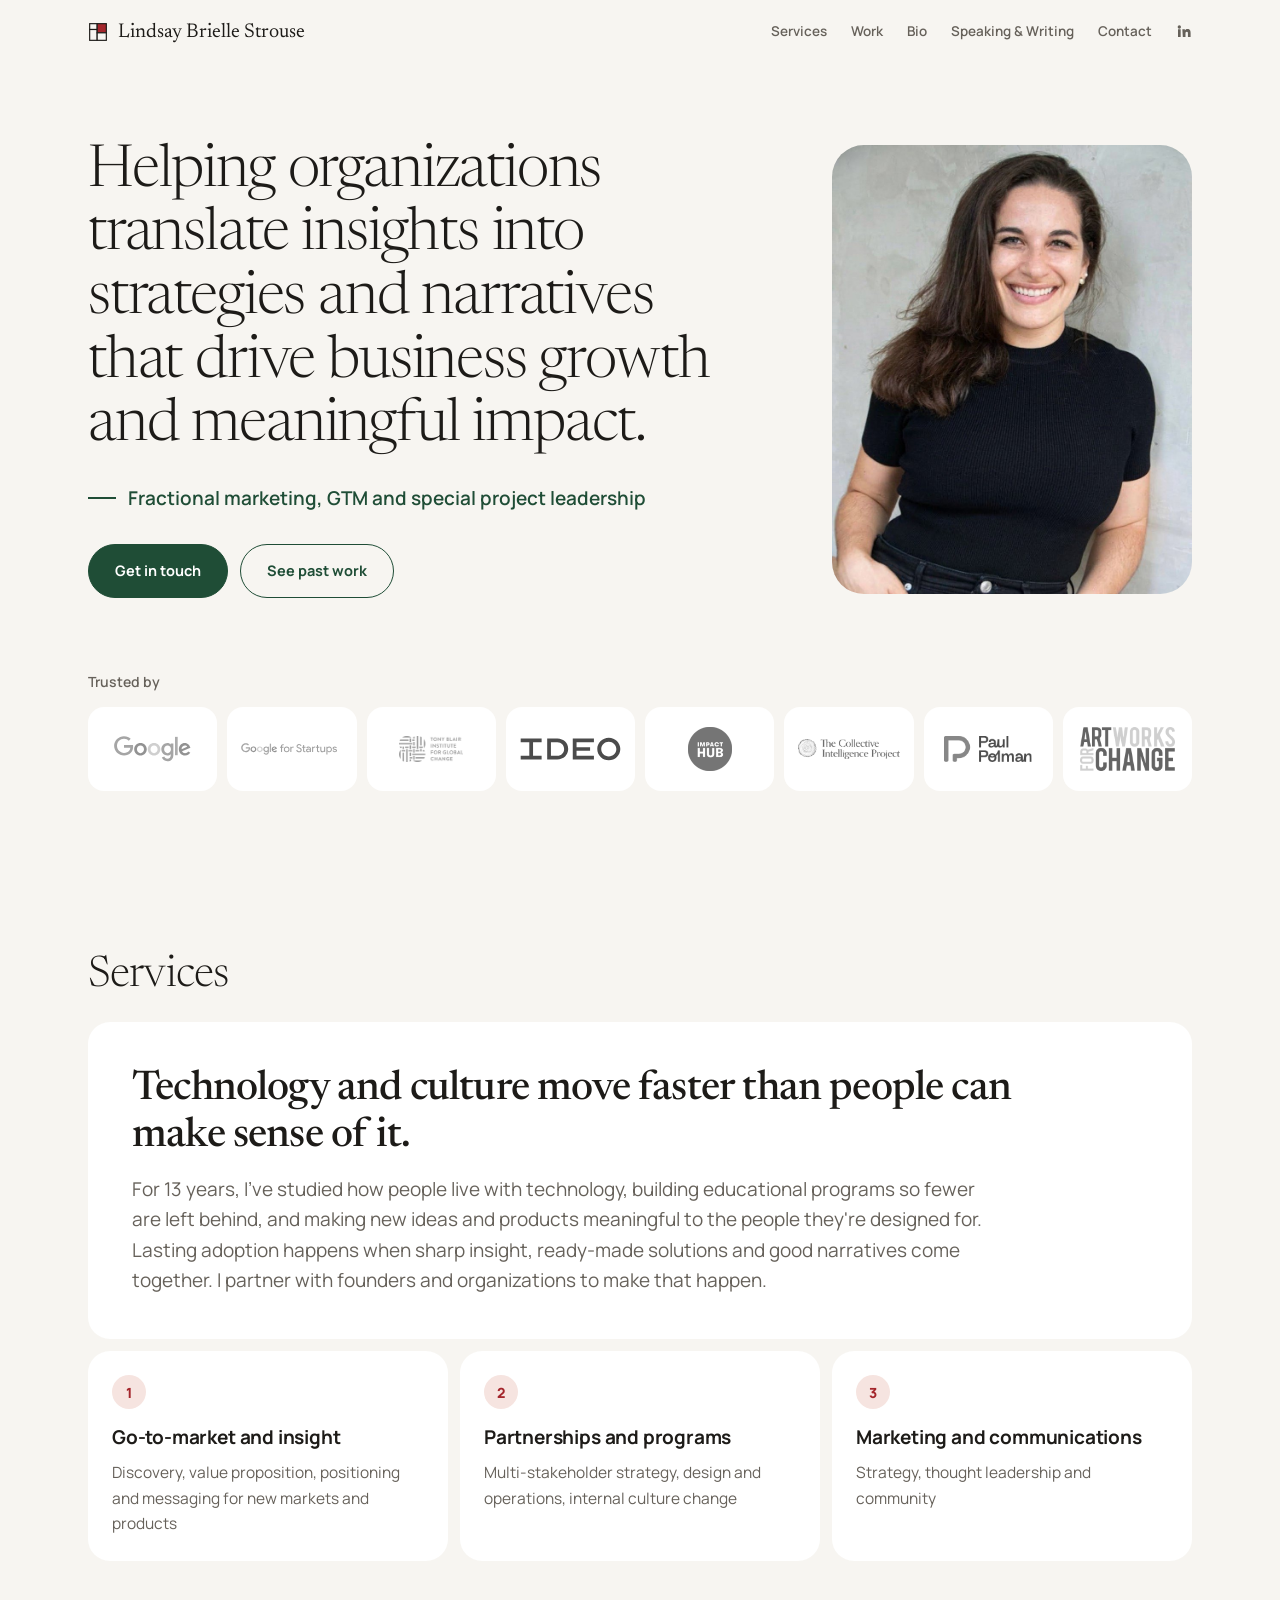
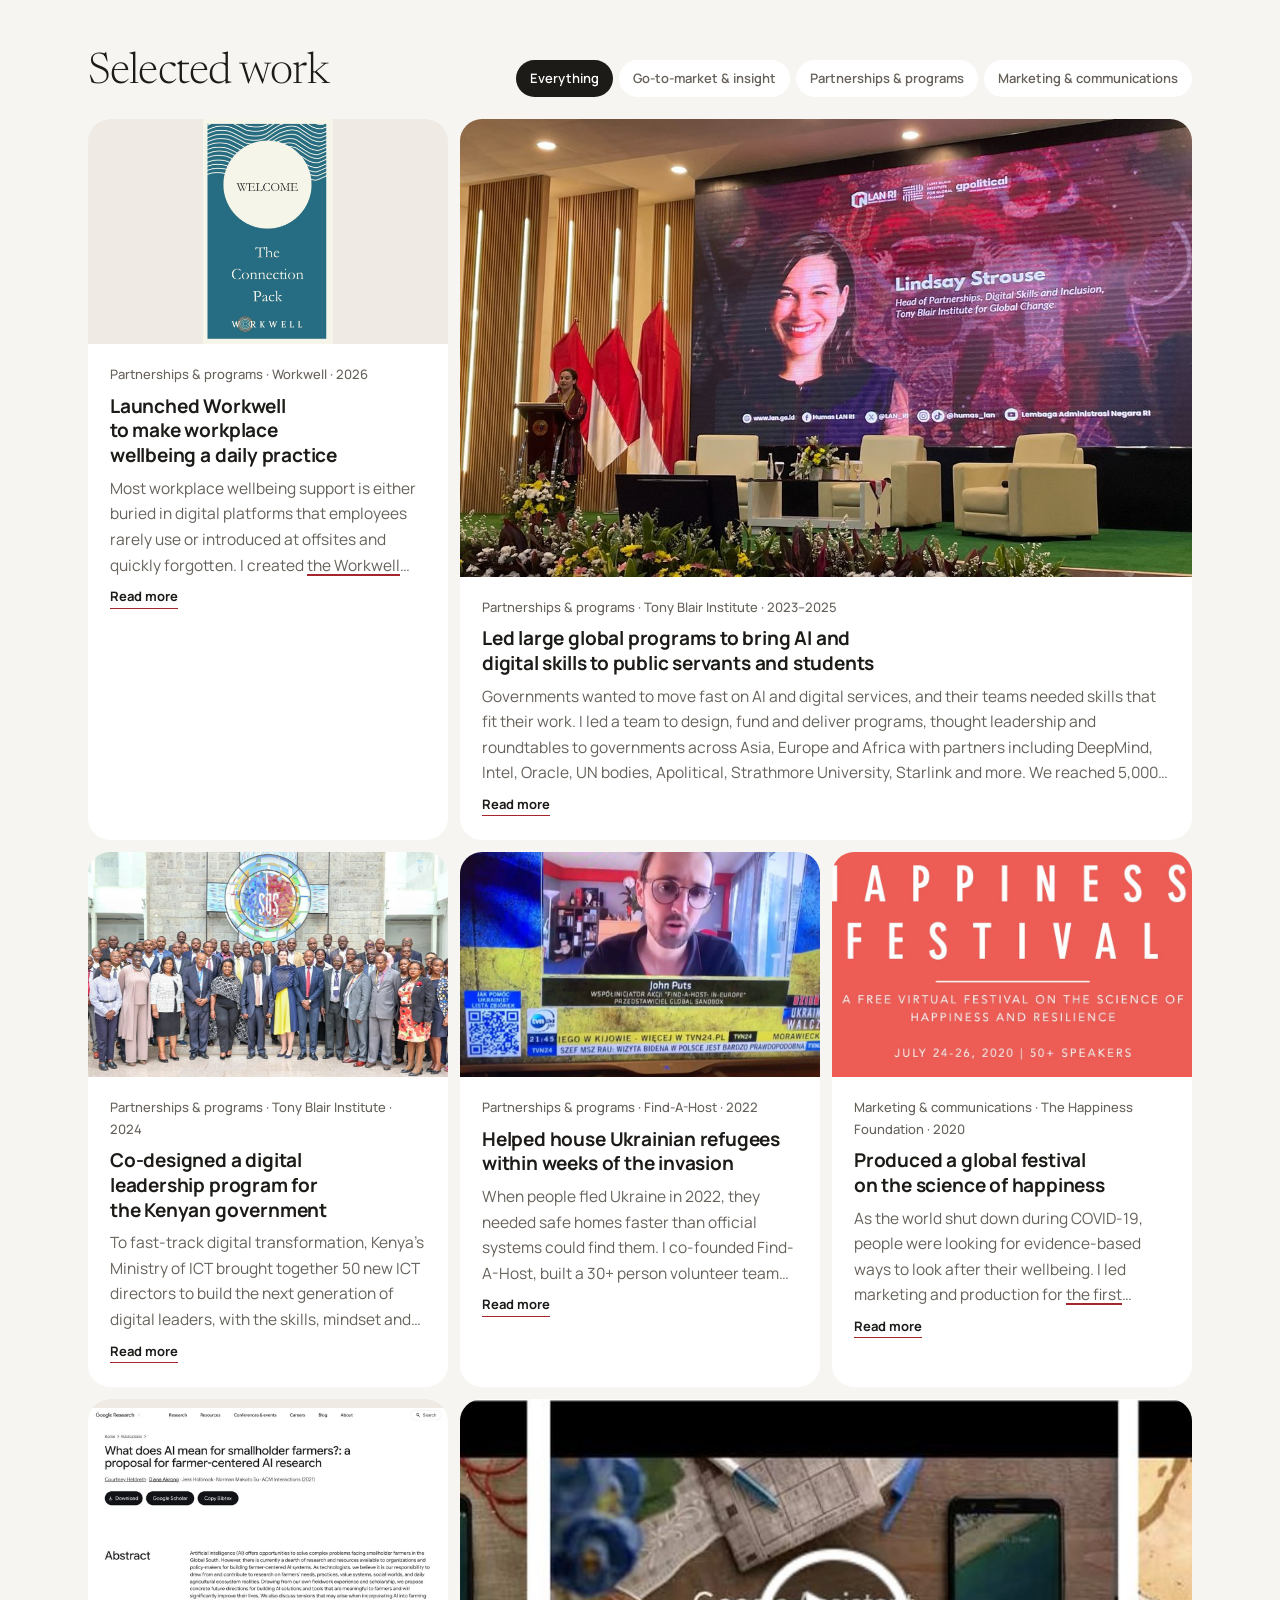
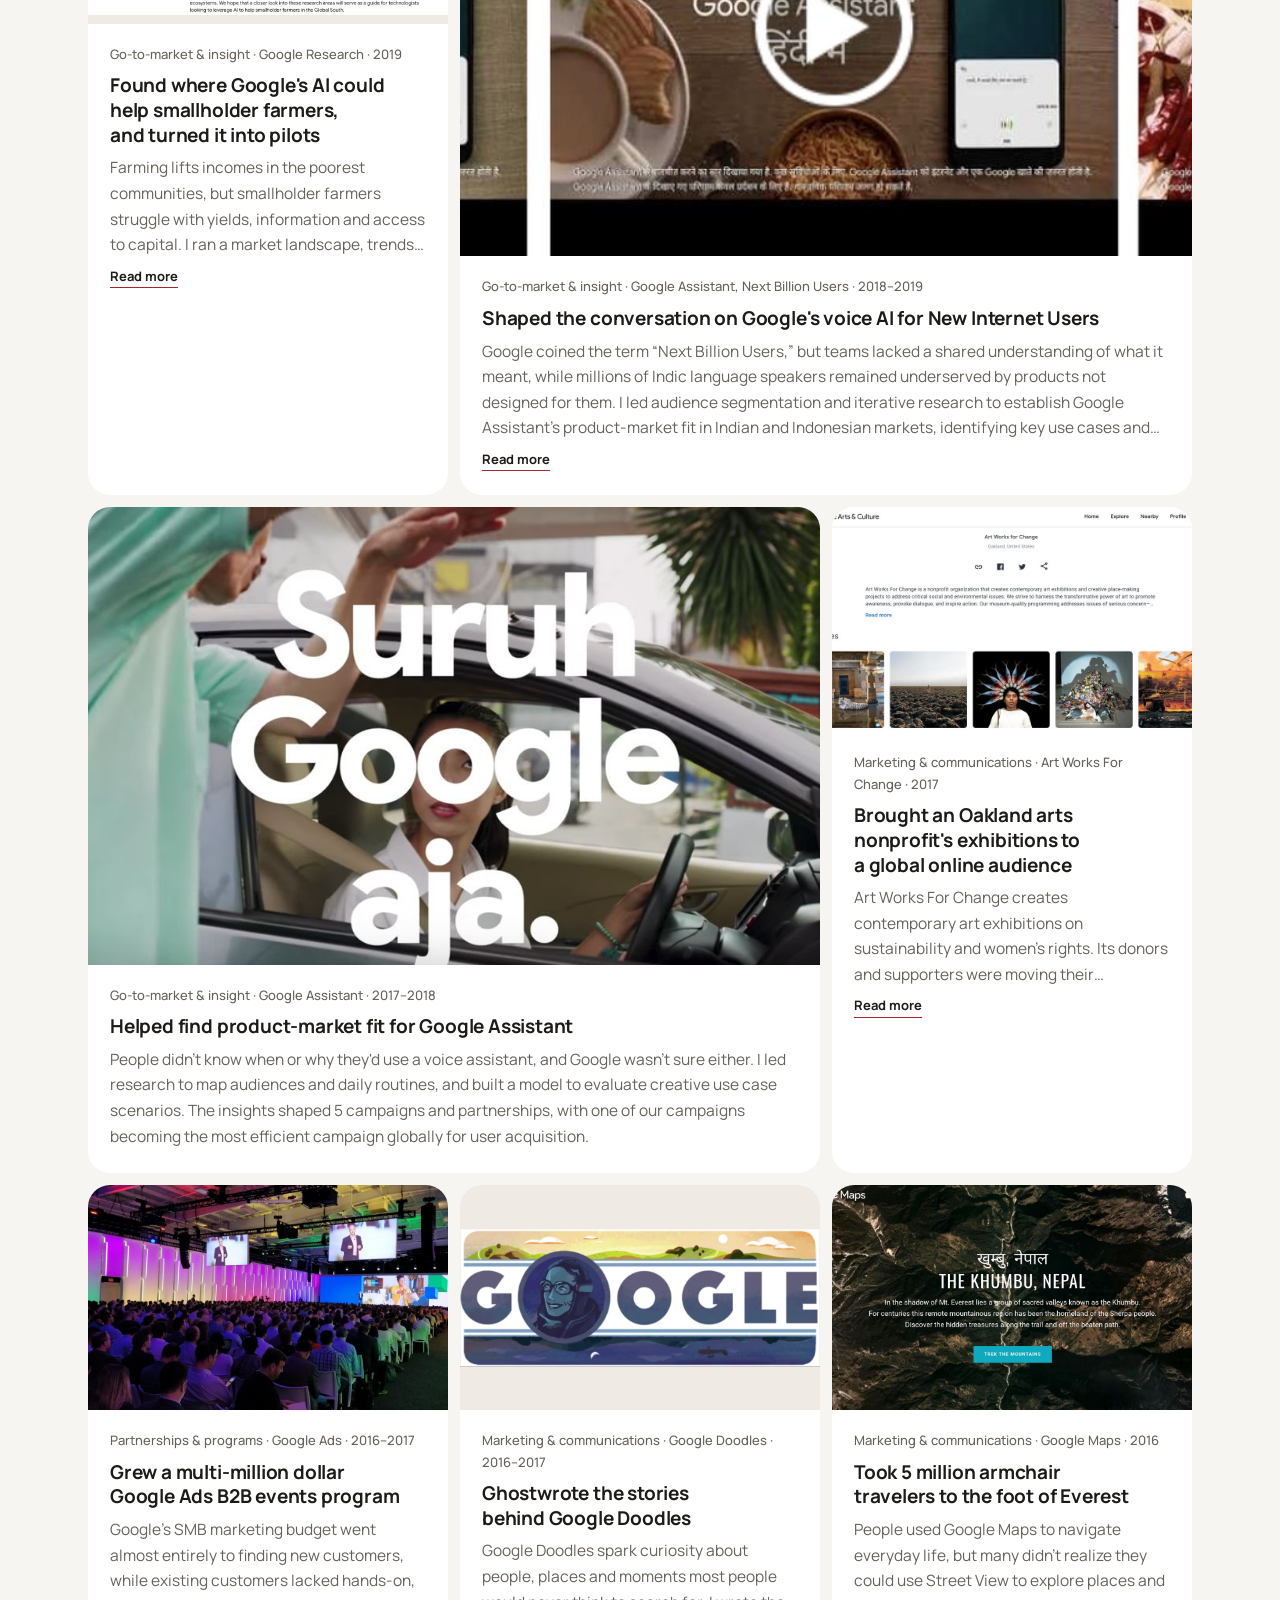
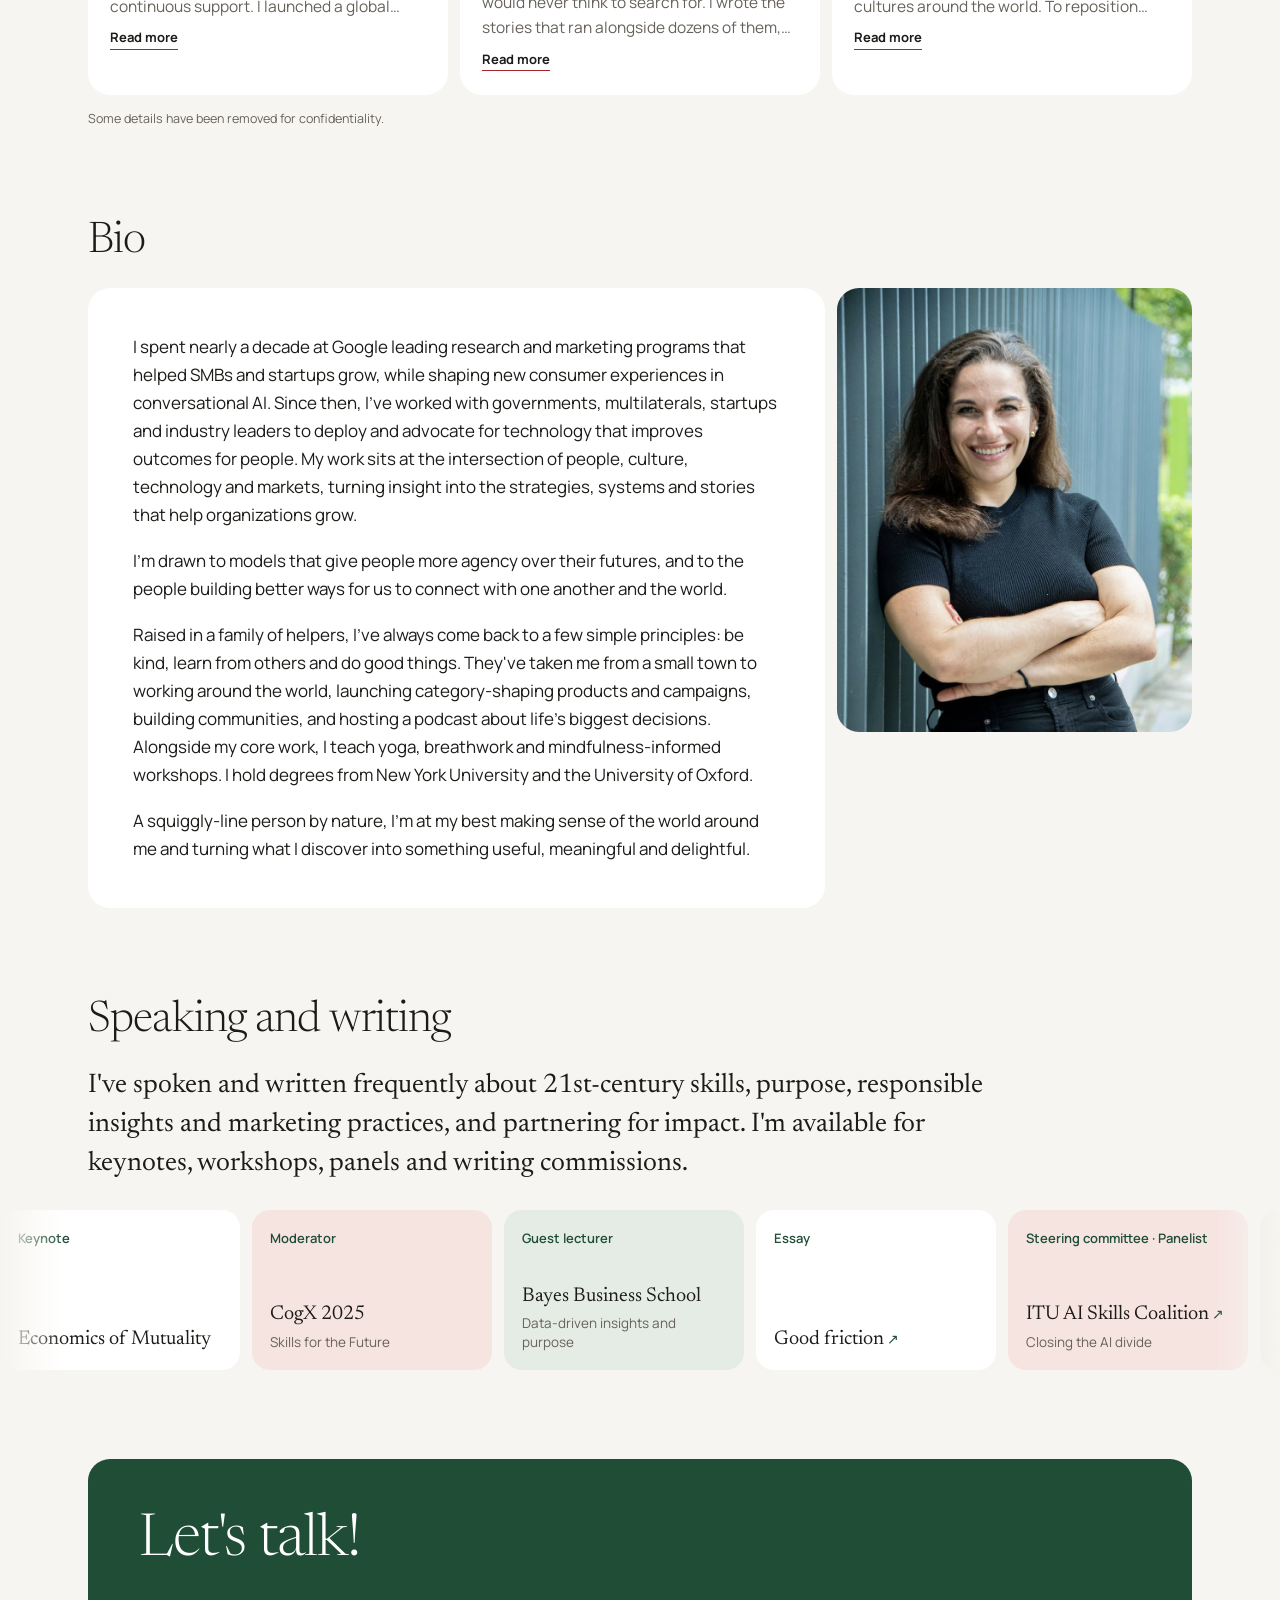
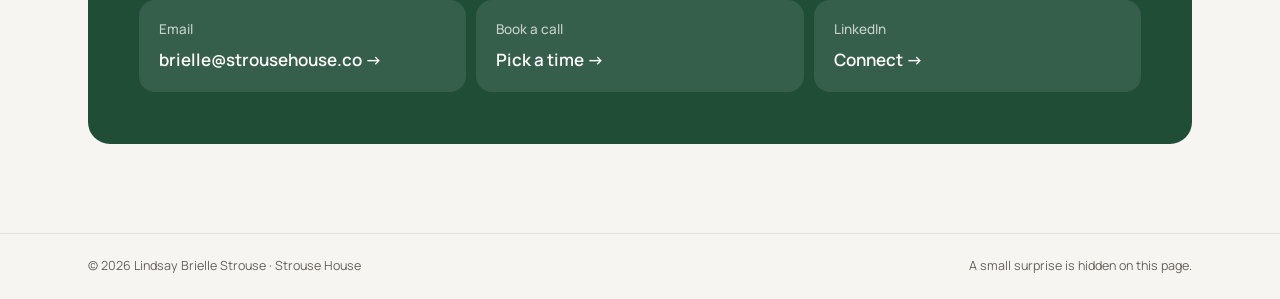
==== index.html @ 826b3d4b "Add Art Works For Change and Kenya Digital Leadership Program projects Co-Authored-By: Claude Opus 5" ====
<!doctype html>
<html lang="en">
<head>
<title>Lindsay Brielle Strouse</title>
<meta charset="utf-8">
<meta name="viewport" content="width=device-width, initial-scale=1, viewport-fit=cover">
<meta name="description" content="Helping organizations translate insights into strategies and narratives that drive business growth and meaningful impact. Fractional marketing, GTM and special project leadership.">
<link rel="canonical" href="https://strousehouse.co/">
<meta property="og:type" content="website">
<meta property="og:site_name" content="Lindsay Brielle Strouse">
<meta property="og:url" content="https://strousehouse.co/">
<meta property="og:title" content="Lindsay Brielle Strouse">
<meta property="og:description" content="Helping organizations translate insights into strategies and narratives that drive business growth and meaningful impact. Fractional marketing, GTM and special project leadership.">
<meta property="og:image" content="https://strousehouse.co/assets/img/og-card.jpg">
<meta property="og:image:width" content="1200">
<meta property="og:image:height" content="630">
<meta property="og:image:alt" content="Lindsay Brielle Strouse: helping organizations translate insights into strategies and narratives">
<meta name="twitter:card" content="summary_large_image">
<meta name="twitter:image" content="https://strousehouse.co/assets/img/og-card.jpg">
<link rel="icon" href="/favicon.ico" sizes="48x48">
<link rel="icon" href="/favicon.svg" type="image/svg+xml">
<link rel="icon" href="/icon-192.png" type="image/png" sizes="192x192">
<link rel="apple-touch-icon" href="/apple-touch-icon.png">
<link rel="manifest" href="/site.webmanifest">
<meta name="theme-color" content="#f7f5f1">
<script type="application/ld+json">
[
 {
  "@context": "https://schema.org",
  "@type": "WebSite",
  "name": "Lindsay Brielle Strouse",
  "alternateName": "Strouse House",
  "url": "https://strousehouse.co/"
 },
 {
  "@context": "https://schema.org",
  "@type": "Organization",
  "name": "Strouse House",
  "url": "https://strousehouse.co/",
  "logo": "https://strousehouse.co/icon-512.png",
  "founder": {
   "@type": "Person",
   "name": "Lindsay Brielle Strouse"
  }
 },
 {
  "@context": "https://schema.org",
  "@type": "Person",
  "name": "Lindsay Brielle Strouse",
  "alternateName": "Brielle Strouse",
  "url": "https://strousehouse.co/",
  "image": "https://strousehouse.co/assets/img/brielle-about.jpg",
  "jobTitle": "Fractional marketing, GTM and special project leader",
  "worksFor": {
   "@type": "Organization",
   "name": "Strouse House"
  },
  "email": "mailto:brielle@strousehouse.co",
  "sameAs": [
   "https://www.linkedin.com/in/lbriellestrouse"
  ]
 }
]
</script>
<link rel="preconnect" href="https://fonts.googleapis.com">
<link rel="preconnect" href="https://fonts.gstatic.com" crossorigin>
<link href="https://fonts.googleapis.com/css2?family=Manrope:wght@400;500;600;700;800&family=Newsreader:ital,opsz,wght@0,6..72,300..500;1,6..72,300..500&display=swap" rel="stylesheet">
<link rel="stylesheet" href="styles.css">
</head>
<body>
<a class="skip" href="#main">Skip to content</a>

<header class="site-header">
  <div class="wrap">
    <a class="brand" href="#top">
      <span class="mark" aria-hidden="true">
        <svg viewBox="0 0 24 24"><rect class="cell" x="2" y="2" width="9" height="7"/><rect class="cell" x="2" y="9" width="9" height="13"/><rect class="cell accent" x="11" y="2" width="11" height="11"/><rect class="cell" x="11" y="13" width="11" height="9"/></svg>
      </span>
      Lindsay Brielle Strouse
    </a>
    <nav class="nav" aria-label="Sections">
      <a href="#services">Services</a>
      <a href="#work">Work</a>
      <a href="#bio">Bio</a>
      <a href="#speaking"><span class="long">Speaking &amp; Writing</span><span class="short">Speaking</span></a>
      <a href="#contact">Contact</a>
      <a class="li" href="https://www.linkedin.com/in/lbriellestrouse" target="_blank" rel="noopener" aria-label="LinkedIn"><svg viewBox="0 0 24 24" aria-hidden="true"><path d="M4.98 3.5a2.5 2.5 0 1 1 0 5 2.5 2.5 0 0 1 0-5zM3 9.5h4V21H3zM9.5 9.5h3.8v1.6h.06c.53-1 1.83-2.06 3.77-2.06 4.03 0 4.77 2.65 4.77 6.1V21h-4v-5.1c0-1.22-.02-2.78-1.7-2.78-1.7 0-1.96 1.33-1.96 2.7V21h-4z"/></svg></a>
    </nav>
  </div>
</header>

<main id="main">

  <!-- ===== Hero ===== -->
  <section class="hero" id="top">
    <div class="wrap hero-grid">
      <div class="hero-copy">
        <h1>Helping organizations translate insights into strategies and narratives that drive business growth and meaningful impact.</h1>
        <p class="tagline">Fractional marketing, GTM and special project leadership</p>
        <div class="btn-row">
          <a class="btn" href="#contact">Get in touch</a>
          <a class="btn ghost" href="#work">See past work</a>
        </div>
      </div>
      <figure class="portrait"><img src="assets/img/brielle-about.jpg" alt="Lindsay Brielle Strouse"></figure>
    </div>

    <div class="wrap trusted">
      <p class="label">Trusted by</p>
      <ul class="logos">
        <li><img src="assets/logos/google.svg" alt="Google"></li>
        <li><img src="assets/logos/google-for-startups.svg" alt="Google for Startups"></li>
        <li><img src="assets/logos/tony-blair-institute.png" alt="Tony Blair Institute for Global Change"></li>
        <li><img src="assets/logos/ideo.svg" alt="IDEO"></li>
        <li><img class="tall" src="assets/logos/impact-hub.png" alt="Impact Hub"></li>
        <li><img src="assets/logos/collective-intelligence-project.png" alt="The Collective Intelligence Project"></li>
        <li><img src="assets/logos/paul-polman.png" alt="Paul Polman"></li>
        <li><img class="tall" src="assets/logos/art-works-for-change.png" alt="Art Works For Change"></li>
      </ul>
    </div>

  </section>

  <!-- ===== Services ===== -->
  <section class="sec" id="services">
    <div class="wrap">
      <h2 class="sec-h">Services</h2>
      <div class="svc-grid">
        <div class="card intro"><p class="big-line">Technology and culture move faster than people can make sense of it.</p><p>For 13 years, I've studied how people live with technology, building educational programs so fewer are left behind, and making new ideas and products meaningful to the people they're designed for. Lasting adoption happens when sharp insight, ready-made solutions and good narratives come together. I partner with founders and organizations to make that happen.</p></div>
        <div class="card svc"><span class="n">1</span><h3>Go-to-market and insight</h3><p>Discovery, value proposition, positioning and messaging for new markets and products</p></div>
        <div class="card svc"><span class="n">2</span><h3>Partnerships and programs</h3><p>Multi-stakeholder strategy, design and operations, internal culture change</p></div>
        <div class="card svc"><span class="n">3</span><h3>Marketing and communications</h3><p>Strategy, thought leadership and community</p></div>
      </div>
    </div>
  </section>

  <!-- ===== Work ===== -->
  <section class="sec" id="work">
    <div class="wrap">
      <div class="sec-top">
        <h2>Selected work</h2>
        <div class="filters" role="group" aria-label="Filter work">
          <button type="button" data-filter="all" aria-pressed="true">Everything</button>
          <button type="button" data-filter="insight" aria-pressed="false">Go-to-market &amp; insight</button>
          <button type="button" data-filter="programs" aria-pressed="false">Partnerships &amp; programs</button>
          <button type="button" data-filter="stories" aria-pressed="false">Marketing &amp; communications</button>
        </div>
      </div>

      <div class="cards" id="work-list">
        <article class="card project" data-cat="programs">
          <a class="media contain" href="https://www.workwellcards.com/" target="_blank" rel="noopener"><img src="assets/img/work-workwell.jpg" alt="Workwell's Connection Pack card deck" loading="lazy"></a>
          <div class="body">
            <span class="cat">Partnerships &amp; programs · Workwell · 2026</span>
            <h3>Launched Workwell to make workplace wellbeing a daily practice</h3>
            <p>Most workplace wellbeing support is either buried in digital platforms that employees rarely use or introduced at offsites and quickly forgotten. I created <a class="inline" href="https://www.workwellcards.com/" target="_blank" rel="noopener">the Workwell brand</a>, developed and launched two physical card decks designed for daily use, supported by facilitated workshops for public and private sector teams, achieving an average participant satisfaction score of 85%.</p>
          </div>
        </article>
        <article class="card project wide" data-cat="programs">
          <div class="media"><img src="assets/img/work-tbi-indonesia.jpg" alt="Brielle speaking at a podium in Indonesia, with her name on the screen behind her" loading="lazy"></div>
          <div class="body">
            <span class="cat">Partnerships &amp; programs · Tony Blair Institute · 2023–2025</span>
            <h3>Led large global programs to bring AI and digital skills to public servants and students</h3>
            <p>Governments wanted to move fast on AI and digital services, and their teams needed skills that fit their work. I led a team to design, fund and deliver programs, thought leadership and roundtables to governments across Asia, Europe and Africa with partners including DeepMind, Intel, Oracle, UN bodies, Apolitical, Strathmore University, Starlink and more. We reached 5,000+ civil servants in the first year alone, with political commitments to train hundreds of thousands more.</p>
          </div>
        </article>
        <article class="card project" data-cat="programs">
          <a class="media" href="https://sbs.strathmore.edu/digital-leadership-programme-shaping-kenyas-digital-future/" target="_blank" rel="noopener"><img src="assets/img/work-digital-leadership-kenya.jpg" alt="Group photo of the Digital Leadership Program participants and facilitators at Strathmore University Business School" loading="lazy"></a>
          <div class="body">
            <span class="cat">Partnerships &amp; programs · Tony Blair Institute · 2024</span>
            <h3>Co-designed a digital leadership program for the Kenyan government</h3>
            <p>To fast-track digital transformation, Kenya's Ministry of ICT brought together 50 new ICT directors to build the next generation of digital leaders, with the skills, mindset and AI fluency to drive innovation across government. I secured funding to lead a partnership with Strathmore University for <a class="inline" href="https://sbs.strathmore.edu/digital-leadership-programme-shaping-kenyas-digital-future/" target="_blank" rel="noopener">a one-week executive program</a> combining academic insight, policy context and private-sector innovation. Expert-led sessions on AI, data and infrastructure helped participants build action plans for cross-government collaboration and citizen-centered services, with 95% of participants agreeing the program improved their decision-making as leaders.</p>
          </div>
        </article>
        <article class="card project" data-cat="programs">
          <div class="media"><img src="assets/img/work-find-a-host.jpg" alt="Find-A-Host co-initiator interviewed on Polish television channel TVN24" loading="lazy"></div>
          <div class="body">
            <span class="cat">Partnerships &amp; programs · Find-A-Host · 2022</span>
            <h3>Helped house Ukrainian refugees within weeks of the invasion</h3>
            <p>When people fled Ukraine in 2022, they needed safe homes faster than official systems could find them. I co-founded Find-A-Host, built a 30+ person volunteer team and a community model that could scale, and launched partnerships including Airbnb.org. Together we housed 1,000+ refugees within weeks and earned national media coverage.</p>
          </div>
        </article>
        <article class="card project" data-cat="stories">
          <a class="media" href="https://www.youtube.com/solvehappiness" target="_blank" rel="noopener"><img src="assets/img/work-happiness-festival.jpg" alt="Poster for the Happiness Festival" loading="lazy"></a>
          <div class="body">
            <span class="cat">Marketing &amp; communications · The Happiness Foundation · 2020</span>
            <h3>Produced a global festival on the science of happiness</h3>
            <p>As the world shut down during COVID-19, people were looking for evidence-based ways to look after their wellbeing. I led marketing and production for <a class="inline" href="https://www.youtube.com/solvehappiness" target="_blank" rel="noopener">the first Happiness Festival</a>, a free 3-day virtual event with 50 scientists and thinkers, and secured and led interviews with Misty Copeland, Laurie Santos, Maya Shankar and Robert Waldinger. The talks have 60,000+ views.</p>
          </div>
        </article>
        <article class="card project" data-cat="insight">
          <div class="media contain"><img src="assets/img/work-farmers-paper.jpg" alt="Google Research publication page: What does AI mean for smallholder farmers?" loading="lazy"></div>
          <div class="body">
            <span class="cat">Go-to-market &amp; insight · Google Research · 2019</span>
            <h3>Found where Google's AI could help smallholder farmers, and turned it into pilots</h3>
            <p>Farming lifts incomes in the poorest communities, but smallholder farmers struggle with yields, information and access to capital. I ran a market landscape, trends analysis and in-depth interviews to shape Google's vision for AI in farming communities, resulting in a cross-functional sprint that set the direction and led to 2 new partnership pilots.</p>
          </div>
        </article>
        <article class="card project wide" data-cat="insight">
          <a class="media" href="https://blog.google/products-and-platforms/products/assistant/building-google-assistant-phones-everyone-everywhere/" target="_blank" rel="noopener"><img src="assets/img/work-hindi-campaign.jpg" alt="Video stills from Google Assistant's Hindi campaign" loading="lazy"></a>
          <div class="body">
            <span class="cat">Go-to-market &amp; insight · Google Assistant, Next Billion Users · 2018–2019</span>
            <h3>Shaped the conversation on Google's voice AI for New Internet Users</h3>
            <p>Google coined the term “Next Billion Users,” but teams lacked a shared understanding of what it meant, while millions of Indic language speakers remained underserved by products not designed for them. I led audience segmentation and iterative research to establish Google Assistant’s product-market fit in Indian and Indonesian markets, identifying key use cases and messaging, particularly for low-income women. This informed <a class="inline" href="https://www.youtube.com/watch?v=HP43UyDWD30" target="_blank" rel="noopener">Google’s first Hindi-language Assistant campaign</a>, driving growth in monthly active users and 28-day feature retention. The segmentation was adopted across emerging markets product teams, and I was invited to speak and lead workshops on <a class="inline" href="https://blog.google/products-and-platforms/products/assistant/building-google-assistant-phones-everyone-everywhere/" target="_blank" rel="noopener">the role of voice technology in emerging markets</a>.</p>
          </div>
        </article>
        <article class="card project wide" data-cat="insight">
          <div class="media"><img src="assets/img/work-suruh-google-aja.jpg" alt="Still from a Google Assistant campaign in Indonesia" loading="lazy"></div>
          <div class="body">
            <span class="cat">Go-to-market &amp; insight · Google Assistant · 2017–2018</span>
            <h3>Helped find product-market fit for Google Assistant</h3>
            <p>People didn't know when or why they'd use a voice assistant, and Google wasn't sure either. I led research to map audiences and daily routines, and built a model to evaluate creative use case scenarios. The insights shaped 5 campaigns and partnerships, with one of our campaigns becoming the most efficient campaign globally for user acquisition.</p>
          </div>
        </article>
        <article class="card project" data-cat="stories">
          <a class="media" href="https://artsandculture.google.com/partner/art-works-for-change" target="_blank" rel="noopener"><img src="assets/img/work-art-works-for-change.jpg" alt="The Art Works For Change page on Google Arts &amp; Culture, showing six stories" loading="lazy"></a>
          <div class="body">
            <span class="cat">Marketing &amp; communications · Art Works For Change · 2017</span>
            <h3>Brought an Oakland arts nonprofit's exhibitions to a global online audience</h3>
            <p>Art Works For Change creates contemporary art exhibitions on sustainability and women's rights. Its donors and supporters were moving their conversations online, but a traditional museum model couldn't reach new viewers there. I brokered a new partnership and digital exhibit between Art Works For Change and <a class="inline" href="https://artsandculture.google.com/partner/art-works-for-change" target="_blank" rel="noopener">Google Arts &amp; Culture</a>, which was featured on the platform's home page and two months later received a placement on Google's homepage, growing the nonprofit's web traffic by 4x.</p>
          </div>
        </article>
        <article class="card project" data-cat="programs">
          <div class="media"><img src="assets/img/work-google-ads-event.jpg" alt="A packed Google Ads customer event with speakers on large screens" loading="lazy"></div>
          <div class="body">
            <span class="cat">Partnerships &amp; programs · Google Ads · 2016–2017</span>
            <h3>Grew a multi-million dollar Google Ads B2B events program</h3>
            <p>Google's SMB marketing budget went almost entirely to finding new customers, while existing customers lacked hands-on, continuous support. I launched a global events program that mixed executive relationship-building, practitioner training, and an always-on content series, building the creative, operational and measurement infrastructure behind it. Our program touched $2B+ in annualized revenue, and causal impact analysis demonstrated statistically significant growth in client revenue.</p>
          </div>
        </article>
        <article class="card project" data-cat="stories">
          <a class="media contain" href="https://www.google.com/doodles/amy-johnsons-114th-birthday" target="_blank" rel="noopener"><video src="assets/video/work-doodle.mp4" poster="assets/img/work-doodle-poster.jpg" autoplay muted loop playsinline aria-label="The animated Google Doodle for Amy Johnson"></video></a>
          <div class="body">
            <span class="cat">Marketing &amp; communications · Google Doodles · 2016–2017</span>
            <h3>Ghostwrote the stories behind Google Doodles</h3>
            <p>Google Doodles spark curiosity about people, places and moments most people would never think to search for. I wrote the stories that ran alongside dozens of them, from <a class="inline" href="https://www.google.com/doodles/amy-johnsons-114th-birthday" target="_blank" rel="noopener">aviator Amy Johnson</a> to Bastille Day. Each story earned an average of 50 press mentions, including The Telegraph, The Independent and Time.</p>
          </div>
        </article>
        <article class="card project" data-cat="stories">
          <a class="media" href="https://www.google.com/maps/about/behind-the-scenes/streetview/treks/khumbu/" target="_blank" rel="noopener"><img src="assets/img/work-khumbu.jpg" alt="Google Maps Street View page for the Khumbu, Nepal" loading="lazy"></a>
          <div class="body">
            <span class="cat">Marketing &amp; communications · Google Maps · 2016</span>
            <h3>Took 5 million armchair travelers to the foot of Everest</h3>
            <p>People used Google Maps to navigate everyday life, but many didn't realize they could use Street View to explore places and cultures around the world. To reposition Street View as a tool for discovery, I helped launch a website and film showcasing <a class="inline" href="https://www.google.com/maps/about/behind-the-scenes/streetview/treks/khumbu/" target="_blank" rel="noopener">the Sherpa community and culture of Nepal's Khumbu Valley</a>. Supported by PR, paid media and a donation to a local NGO, the campaign generated 5 million video views and a 28% lift in brand interest.</p>
          </div>
        </article>
      </div>
      <p class="fine">Some details have been removed for confidentiality.</p>
    </div>
  </section>

  <!-- ===== Bio ===== -->
  <section class="sec" id="bio">
    <div class="wrap">
      <h2 class="sec-h">Bio</h2>
      <div class="bio-grid">
        <div class="card bio-copy">
          <p>I spent nearly a decade at Google leading research and marketing programs that helped SMBs and startups grow, while shaping new consumer experiences in conversational AI. Since then, I've worked with governments, multilaterals, startups and industry leaders to deploy and advocate for technology that improves outcomes for people. My work sits at the intersection of people, culture, technology and markets, turning insight into the strategies, systems and stories that help organizations grow.</p>
          <p>I'm drawn to models that give people more agency over their futures, and to the people building better ways for us to connect with one another and the world.</p>
          <p>Raised in a family of helpers, I've always come back to a few simple principles: be kind, learn from others and do good things. They've taken me from a small town to working around the world, launching category-shaping products and campaigns, building communities, and hosting a podcast about life's biggest decisions. Alongside my core work, I teach yoga, breathwork and mindfulness-informed workshops. I hold degrees from New York University and the University of Oxford.</p>
          <p>A squiggly-line person by nature, I'm at my best making sense of the world around me and turning what I discover into something useful, meaningful and delightful.</p>
        </div>
        <figure class="bio-photo"><img src="assets/img/brielle-hero.jpg" alt="Lindsay Brielle Strouse, smiling with her arms crossed"></figure>
      </div>
    </div>
  </section>

  <!-- ===== Speaking and writing ===== -->
  <section class="sec" id="speaking">
    <div class="wrap">
      <h2 class="sec-h">Speaking and writing</h2>
      <p class="sec-lead">I've spoken and written frequently about 21st-century skills, purpose, responsible insights and marketing practices, and partnering for impact. I'm available for keynotes, workshops, panels and writing commissions.</p>
    </div>
    <div class="marquee" aria-label="Talks, teaching, writing and podcast">
      <ul class="track">
        <li class="tile"><span class="kind">Keynote</span><span class="t">Economics of Mutuality</span></li>
        <li class="tile"><span class="kind">Moderator</span><span class="t">CogX 2025</span><span class="s">Skills for the Future</span></li>
        <li class="tile"><span class="kind">Guest lecturer</span><span class="t">Bayes Business School</span><span class="s">Data-driven insights and purpose</span></li>
        <li class="tile"><a href="https://strousehouse.substack.com/p/good-friction-when-saving-costs-becomes" target="_blank" rel="noopener"><span class="kind">Essay</span><span class="t">Good friction</span></a></li>
        <li class="tile"><a href="https://aiforgood.itu.int/event/closing-the-ai-divide-the-ai-skills-coalition-approach-to-democratizing-ai-education/" target="_blank" rel="noopener"><span class="kind">Steering committee · Panelist</span><span class="t">ITU AI Skills Coalition</span><span class="s">Closing the AI divide</span></a></li>
        <li class="tile"><span class="kind">Facilitator</span><span class="t">Impact Hub</span><span class="s">Together for Wellbeing Accelerator</span></li>
        <li class="tile"><a href="https://anchor.fm/figuringitoutpodcast" target="_blank" rel="noopener"><span class="kind">Podcast · Producer and host</span><span class="t">Figuring It Out</span><span class="s">The science and stories behind life's biggest decisions</span></a></li>
        <li class="tile"><span class="kind">Moderator</span><span class="t">Product Marketing World Summit</span></li>
        <li class="tile"><a href="https://institute.global/insights/tech-and-digitalisation/digital-skills-the-missing-middle-in-technology-transformation" target="_blank" rel="noopener"><span class="kind">Essay · Tony Blair Institute</span><span class="t">Digital skills: the missing middle in technology transformation</span></a></li>
        <li class="tile"><span class="kind">Mentor</span><span class="t">IDEO</span><span class="s">Build to Think AI hackathon series</span></li>
        <li class="tile"><span class="kind">Keynote · Panelist</span><span class="t">New Internet Users Expo</span></li>
        <li class="tile"><span class="kind">Presenter</span><span class="t">Global Google Assistant Insights Summit</span></li>
      </ul>
    </div>
  </section>

  <!-- ===== Contact ===== -->
  <section class="sec" id="contact">
    <div class="wrap">
      <div class="card talk">
        <h2>Let's talk!</h2>
        <div class="contact-row">
          <a class="ctile" href="mailto:brielle@strousehouse.co"><span class="k">Email</span><span class="v">brielle@strousehouse.co</span></a>
          <a class="ctile" href="https://calendly.com/strouse" target="_blank" rel="noopener"><span class="k">Book a call</span><span class="v">Pick a time</span></a>
          <a class="ctile" href="https://www.linkedin.com/in/lbriellestrouse" target="_blank" rel="noopener"><span class="k">LinkedIn</span><span class="v">Connect</span></a>
        </div>
      </div>
    </div>
  </section>

</main>

<footer class="site-footer">
  <div class="wrap">
    <span>© <span id="year">2026</span> Lindsay Brielle Strouse · Strouse House</span>
    <span>A small surprise is hidden on this page.</span>
  </div>
</footer>

<script src="script.js"></script>
</body>
</html>
---- styles.css ----
/* Lindsay Brielle Strouse, strousehouse.co
   Layout: a clear opening (heading, short bio, rounded portrait), then rounded
   tiles to scroll through: logos, numbers, services, work, bio, talks, contact. */

:root {
  --bg: #f7f5f1;
  --card: #ffffff;
  --ink: #1d1b18;
  --muted: #66615a;
  --rule: #e6e1d8;
  --red: #a4262c;
  --red-soft: #f6e4e0;
  --green: #1f4d36;
  --green-soft: #e4ece5;
  --gold: #e9b949;

  --serif: "Newsreader", Georgia, "Times New Roman", serif;
  --sans: "Manrope", -apple-system, "Segoe UI", Helvetica, Arial, sans-serif;

  --radius: 22px;
  --gutter: clamp(16px, 4vw, 48px);
  --header: 64px;
}

*, *::before, *::after { box-sizing: border-box; }
html { -webkit-text-size-adjust: 100%; }
body { margin: 0; background: var(--bg); color: var(--ink); font-family: var(--sans); font-size: 17px; line-height: 1.65; -webkit-font-smoothing: antialiased; }
body::before { content: ""; position: fixed; inset: 0 0 auto; height: env(safe-area-inset-top, 0px); z-index: 60; background: var(--bg); }
img, video { max-width: 100%; display: block; }
a { color: inherit; }
h1, h2, h3, p { margin: 0; }
h1, h2 { font-family: var(--serif); font-weight: 300; letter-spacing: -0.02em; line-height: 1.08; text-wrap: balance; }
h3 { font-family: var(--sans); font-weight: 700; font-size: 19px; line-height: 1.3; letter-spacing: -0.01em; text-wrap: balance; }
:focus-visible { outline: 2px solid var(--red); outline-offset: 3px; }

.wrap { max-width: 1200px; margin: 0 auto; padding-left: max(var(--gutter), env(safe-area-inset-left, 0px)); padding-right: max(var(--gutter), env(safe-area-inset-right, 0px)); }
.skip { position: absolute; left: -999px; top: 8px; background: var(--ink); color: #fff; padding: 8px 12px; z-index: 100; }
.skip:focus { left: 8px; }

.label { font-size: 14px; font-weight: 600; color: var(--muted); margin-bottom: 14px; }
.sec-h { margin-bottom: 22px; }
.card { background: var(--card); border-radius: var(--radius); }

.btn { display: inline-flex; align-items: center; font-size: 14.5px; font-weight: 700; text-decoration: none; padding: 14px 26px; border-radius: 999px; border: 1.5px solid var(--green); background: var(--green); color: #fff; transition: background .15s, color .15s, border-color .15s; }
.btn:hover { background: var(--ink); border-color: var(--ink); }
.btn.ghost { background: transparent; color: var(--green); }
.btn.ghost:hover { background: var(--green); color: #fff; }
.btn-row { display: flex; flex-wrap: wrap; gap: 12px; }
.inline { color: inherit; text-decoration: underline; text-decoration-color: var(--red); text-decoration-thickness: 1.5px; text-underline-offset: 3px; }
.inline:hover { color: var(--red); }

/* ---------- Header ---------- */

.site-header { position: sticky; top: env(safe-area-inset-top, 0px); z-index: 50; background: var(--bg); transition: box-shadow .2s; }
.site-header.scrolled { box-shadow: 0 1px 0 var(--rule); }
.site-header .wrap { display: flex; align-items: center; justify-content: space-between; gap: 18px; min-height: var(--header); }
.brand { display: flex; align-items: center; gap: 10px; text-decoration: none; font-family: var(--serif); font-size: 20px; }
.mark { width: 20px; height: 20px; flex: none; cursor: pointer; }
.mark svg { width: 100%; height: 100%; display: block; }
.mark .cell { fill: var(--bg); stroke: var(--ink); stroke-width: 1.4; transition: fill .4s; }
.mark .accent { fill: var(--red); }
.nav { display: flex; align-items: center; gap: 24px; }
.nav a { font-size: 13.5px; font-weight: 600; color: var(--muted); text-decoration: none; white-space: nowrap; padding: 6px 0; border-bottom: 1.5px solid transparent; }
.nav a:hover { color: var(--ink); }
.nav a.active { color: var(--ink); border-bottom-color: var(--red); }
.nav .li svg { width: 16px; height: 16px; fill: currentColor; display: block; }
.nav .short { display: none; }
@media (max-width: 860px) {
  :root { --header: 96px; }
  .site-header .wrap { flex-direction: column; align-items: stretch; gap: 4px; padding-block: 10px 6px; }
  .nav { justify-content: space-between; gap: 8px; }
  .nav .long { display: none; }
  .nav .short { display: inline; }
}

/* ---------- Opening ---------- */

.hero { padding-block: clamp(32px, 6vw, 80px) clamp(48px, 6vw, 72px); }
.hero-grid { display: grid; grid-template-columns: minmax(0, 1.3fr) minmax(0, 0.7fr); gap: clamp(32px, 6vw, 88px); align-items: center; }
.hero h1 { font-size: clamp(38px, 4.6vw, 64px); }
.tagline { margin-top: 24px; display: flex; align-items: center; gap: 12px; font-size: clamp(17px, 1.6vw, 19px); font-weight: 600; color: var(--green); }
.tagline::before { content: ""; width: 28px; height: 2px; background: var(--green); flex: none; }
.hero-intro { margin-top: 18px; font-size: clamp(18px, 1.7vw, 21px); line-height: 1.6; color: var(--muted); max-width: 32em; }
.hero .btn-row { margin-top: 30px; }
.portrait { margin: 0; }
.portrait img { width: 100%; aspect-ratio: 4 / 5; object-fit: cover; border-radius: 32px; max-width: 100%; }
@media (max-width: 860px) { .hero-grid { grid-template-columns: minmax(0, 1fr); gap: 24px; } .portrait { max-width: 180px; order: -1; } .portrait img { border-radius: 24px; } .hero h1 { font-size: clamp(32px, 8.4vw, 44px); } }

.trusted { margin-top: clamp(48px, 6vw, 72px); }
.hero .trusted { padding-bottom: 0; }

.logos { list-style: none; margin: 0; padding: 0; display: grid; grid-template-columns: repeat(8, minmax(0, 1fr)); gap: 10px; }
.logos li { height: 84px; display: flex; align-items: center; justify-content: center; padding: 14px; background: var(--card); border-radius: 16px; }
.logos img { max-height: 26px; width: auto; max-width: 100%; filter: grayscale(1); opacity: .7; transition: filter .2s, opacity .2s; }
.logos img.tall { max-height: 44px; }
.logos li:hover img { filter: none; opacity: 1; }
@media (max-width: 1060px) { .logos { grid-template-columns: repeat(4, minmax(0, 1fr)); } }
@media (max-width: 560px) { .logos { grid-template-columns: repeat(2, minmax(0, 1fr)); gap: 8px; } .logos li { height: 60px; padding: 10px; } .logos img { max-height: 20px; } .logos img.tall { max-height: 34px; } }


/* ---------- Sections ---------- */

.sec { padding-block: clamp(56px, 7vw, 96px) 0; }
.sec h2 { font-size: clamp(32px, 3.4vw, 46px); }
.sec-top { display: flex; justify-content: space-between; align-items: flex-end; gap: 18px; flex-wrap: wrap; margin-bottom: 22px; }

.sec-lead { font-family: var(--serif); font-size: clamp(21px, 2.1vw, 27px); line-height: 1.45; max-width: 34em; margin-bottom: 26px; }

.svc-grid { display: grid; grid-template-columns: repeat(3, minmax(0, 1fr)); gap: 12px; }
.svc-grid .intro { grid-column: 1 / -1; padding: clamp(24px, 3.5vw, 44px); }
.svc-grid .intro { display: grid; gap: 14px; }
.svc-grid .intro p { font-size: clamp(17px, 1.6vw, 19px); line-height: 1.6; color: var(--muted); max-width: 46em; }
.svc-grid .intro .big-line { font-family: var(--serif); font-weight: 500; font-size: clamp(28px, 3.2vw, 42px); line-height: 1.15; letter-spacing: -0.02em; color: var(--ink); max-width: 22em; }
.svc { padding: 24px; display: flex; flex-direction: column; gap: 10px; }
.svc .n { width: 34px; height: 34px; border-radius: 50%; display: grid; place-items: center; background: var(--red-soft); color: var(--red); font-weight: 800; font-size: 14px; margin-bottom: 6px; }
.svc p { color: var(--muted); font-size: 15.5px; }
@media (max-width: 860px) { .svc-grid { grid-template-columns: minmax(0, 1fr); } }

.filters { display: flex; flex-wrap: wrap; gap: 6px; }
.filters button { font: inherit; font-size: 13px; font-weight: 600; background: var(--card); border: 0; padding: 8px 14px; border-radius: 999px; cursor: pointer; color: var(--muted); }
.filters button:hover { color: var(--ink); }
.filters button[aria-pressed="true"] { background: var(--ink); color: #fff; }

.cards { display: grid; grid-template-columns: repeat(3, minmax(0, 1fr)); gap: 12px; }
.project { overflow: hidden; display: flex; flex-direction: column; min-width: 0; }
.project[hidden] { display: none; }
.project.wide { grid-column: span 2; }
.project .media { display: block; aspect-ratio: 16 / 10; overflow: hidden; background: #efebe4; }
.project .media img, .project .media video { width: 100%; height: 100%; object-fit: cover; transition: transform .5s; }
.project .media.contain img, .project .media.contain video { object-fit: contain; }
.project:hover .media img { transform: scale(1.03); }
.project .body { padding: 20px 22px 24px; display: flex; flex-direction: column; gap: 8px; }
.project .cat { font-size: 13px; font-weight: 500; color: var(--muted); }
.project p { color: var(--muted); font-size: 15.5px; display: -webkit-box; -webkit-line-clamp: 4; -webkit-box-orient: vertical; overflow: hidden; }
.project.open p { -webkit-line-clamp: unset; display: block; }
.more { align-self: flex-start; font: inherit; font-size: 13px; font-weight: 700; background: none; border: 0; padding: 0; border-bottom: 1.5px solid var(--red); cursor: pointer; color: var(--ink); }
.fine { margin-top: 14px; font-size: 12.5px; color: var(--muted); }
@media (max-width: 980px) { .cards { grid-template-columns: repeat(2, minmax(0, 1fr)); } .project.wide { grid-column: auto; } }
@media (max-width: 640px) { .cards { grid-template-columns: minmax(0, 1fr); } .project.wide { grid-column: auto; } }

.bio-grid { display: grid; grid-template-columns: minmax(0, 1.35fr) minmax(0, 0.65fr); gap: 12px; align-items: start; }
.bio-copy { padding: clamp(24px, 3.5vw, 48px); display: grid; gap: 1.05em; }
.bio-copy p { max-width: 38em; }
.bio-copy .lead { font-family: var(--serif); font-size: clamp(20px, 2vw, 24px); line-height: 1.45; }
.bio-copy .sign { color: var(--green); font-weight: 600; }
.bio-photo { margin: 0; position: sticky; top: calc(var(--header) + 16px); }
.bio-photo img { width: 100%; aspect-ratio: 4 / 5; object-fit: cover; border-radius: var(--radius); max-width: 100%; }
@media (max-width: 860px) { .bio-grid { grid-template-columns: minmax(0, 1fr); } .bio-photo { position: static; max-width: 320px; } }

.marquee { overflow: hidden; max-width: 100%; -webkit-mask-image: linear-gradient(90deg, transparent, #000 5%, #000 95%, transparent); mask-image: linear-gradient(90deg, transparent, #000 5%, #000 95%, transparent); }
.track { list-style: none; margin: 0; padding: 0; display: flex; gap: 12px; width: max-content; animation: drift 80s linear infinite; }
.marquee:hover .track, .marquee:focus-within .track { animation-play-state: paused; }
@keyframes drift { to { transform: translateX(-50%); } }
.tile { width: 240px; min-height: 160px; flex: none; padding: 18px; border-radius: 18px; background: var(--card); display: flex; flex-direction: column; gap: 6px; }
.tile:nth-child(3n+2) { background: var(--red-soft); }
.tile:nth-child(3n) { background: var(--green-soft); }
.tile a { text-decoration: none; display: flex; flex-direction: column; gap: 6px; height: 100%; }
.tile a .t::after { content: " ↗"; color: var(--green); font-family: var(--sans); font-size: 14px; }
.tile .kind { font-size: 13px; font-weight: 600; color: var(--green); }
.tile .t { font-family: var(--serif); font-size: 20px; line-height: 1.22; margin-top: auto; }
.tile .s { font-size: 13.5px; line-height: 1.4; color: var(--muted); }

.talk { padding: clamp(28px, 4vw, 52px); background: var(--green); color: #fff; }
.talk h2 { font-size: clamp(38px, 4.6vw, 64px); margin-bottom: 26px; }
.contact-row { display: grid; grid-template-columns: repeat(3, minmax(0, 1fr)); gap: 10px; }
.ctile { display: flex; flex-direction: column; gap: 6px; padding: 18px 20px; border-radius: 16px; background: rgba(255,255,255,.1); color: #fff; text-decoration: none; transition: background .15s; }
.ctile:hover { background: rgba(255,255,255,.2); }
.ctile .k { font-size: 13.5px; font-weight: 500; color: rgba(255, 255, 255, 0.72); }
.ctile .v { font-size: 17px; font-weight: 600; overflow-wrap: anywhere; }
.ctile .v::after { content: " →"; }
@media (max-width: 720px) { .contact-row { grid-template-columns: minmax(0, 1fr); } }

.site-footer { margin-top: clamp(56px, 7vw, 96px); padding-block: 22px; font-size: 12.5px; color: var(--muted); border-top: 1px solid var(--rule); }
.site-footer .wrap { display: flex; justify-content: space-between; gap: 10px; flex-wrap: wrap; }

/* ---------- The breathing pause ---------- */

.breath {
  position: fixed; inset: 0; z-index: 90;
  display: flex; flex-direction: column; align-items: center; justify-content: center; gap: 28px;
  padding: 24px max(16px, env(safe-area-inset-right, 0px)) 24px max(16px, env(safe-area-inset-left, 0px));
  background: rgba(247, 245, 241, 0.94);
  -webkit-backdrop-filter: blur(10px); backdrop-filter: blur(10px);
  opacity: 0; visibility: hidden; transition: opacity 1.2s ease, visibility 0s linear 1.2s;
}
.breath.show { opacity: 1; visibility: visible; transition: opacity 1.2s ease; }
.bloom { width: min(62vmin, 340px); height: auto; overflow: visible; }
.petals { transform: scale(0.42) rotate(0deg); transform-origin: 0 0; transform-box: view-box; transition: transform 6s cubic-bezier(.45, 0, .3, 1); }
.petal { mix-blend-mode: multiply; opacity: 0.55; }
.petal.p0 { fill: #9cb59a; }
.petal.p1 { fill: #e9b949; }
.petal.p2 { fill: #e3a99c; }
.core { fill: var(--green); opacity: .7; transition: opacity 4s ease; }
.breath.inhale .petals { transform: scale(1) rotate(60deg); transition-duration: 4s; }
.breath.exhale .petals { transform: scale(0.42) rotate(0deg); transition-duration: 6s; }
.breath.inhale .core { opacity: 0; }
.breath.still .petals { transform: scale(0.85); transition: none; }
.cue { font-family: var(--serif); font-size: clamp(22px, 2.6vw, 30px); font-weight: 300; color: var(--ink); min-height: 1.4em; text-align: center; letter-spacing: -0.01em; }
.breath-close { position: absolute; top: calc(16px + env(safe-area-inset-top, 0px)); right: max(16px, env(safe-area-inset-right, 0px)); width: 40px; height: 40px; border-radius: 50%; border: 1px solid var(--rule); background: var(--card); color: var(--muted); font-size: 22px; line-height: 1; cursor: pointer; }
.breath-close:hover { color: var(--ink); }
@media (prefers-reduced-motion: reduce) { .breath, .breath.show, .petals, .core { transition: none; } }

@media (prefers-reduced-motion: reduce) {
  .track { animation: none; flex-wrap: wrap; width: auto; padding-inline: var(--gutter); }
  .track [aria-hidden="true"] { display: none; }
  .marquee { -webkit-mask-image: none; mask-image: none; }
  .project .media img { transition: none; }
}
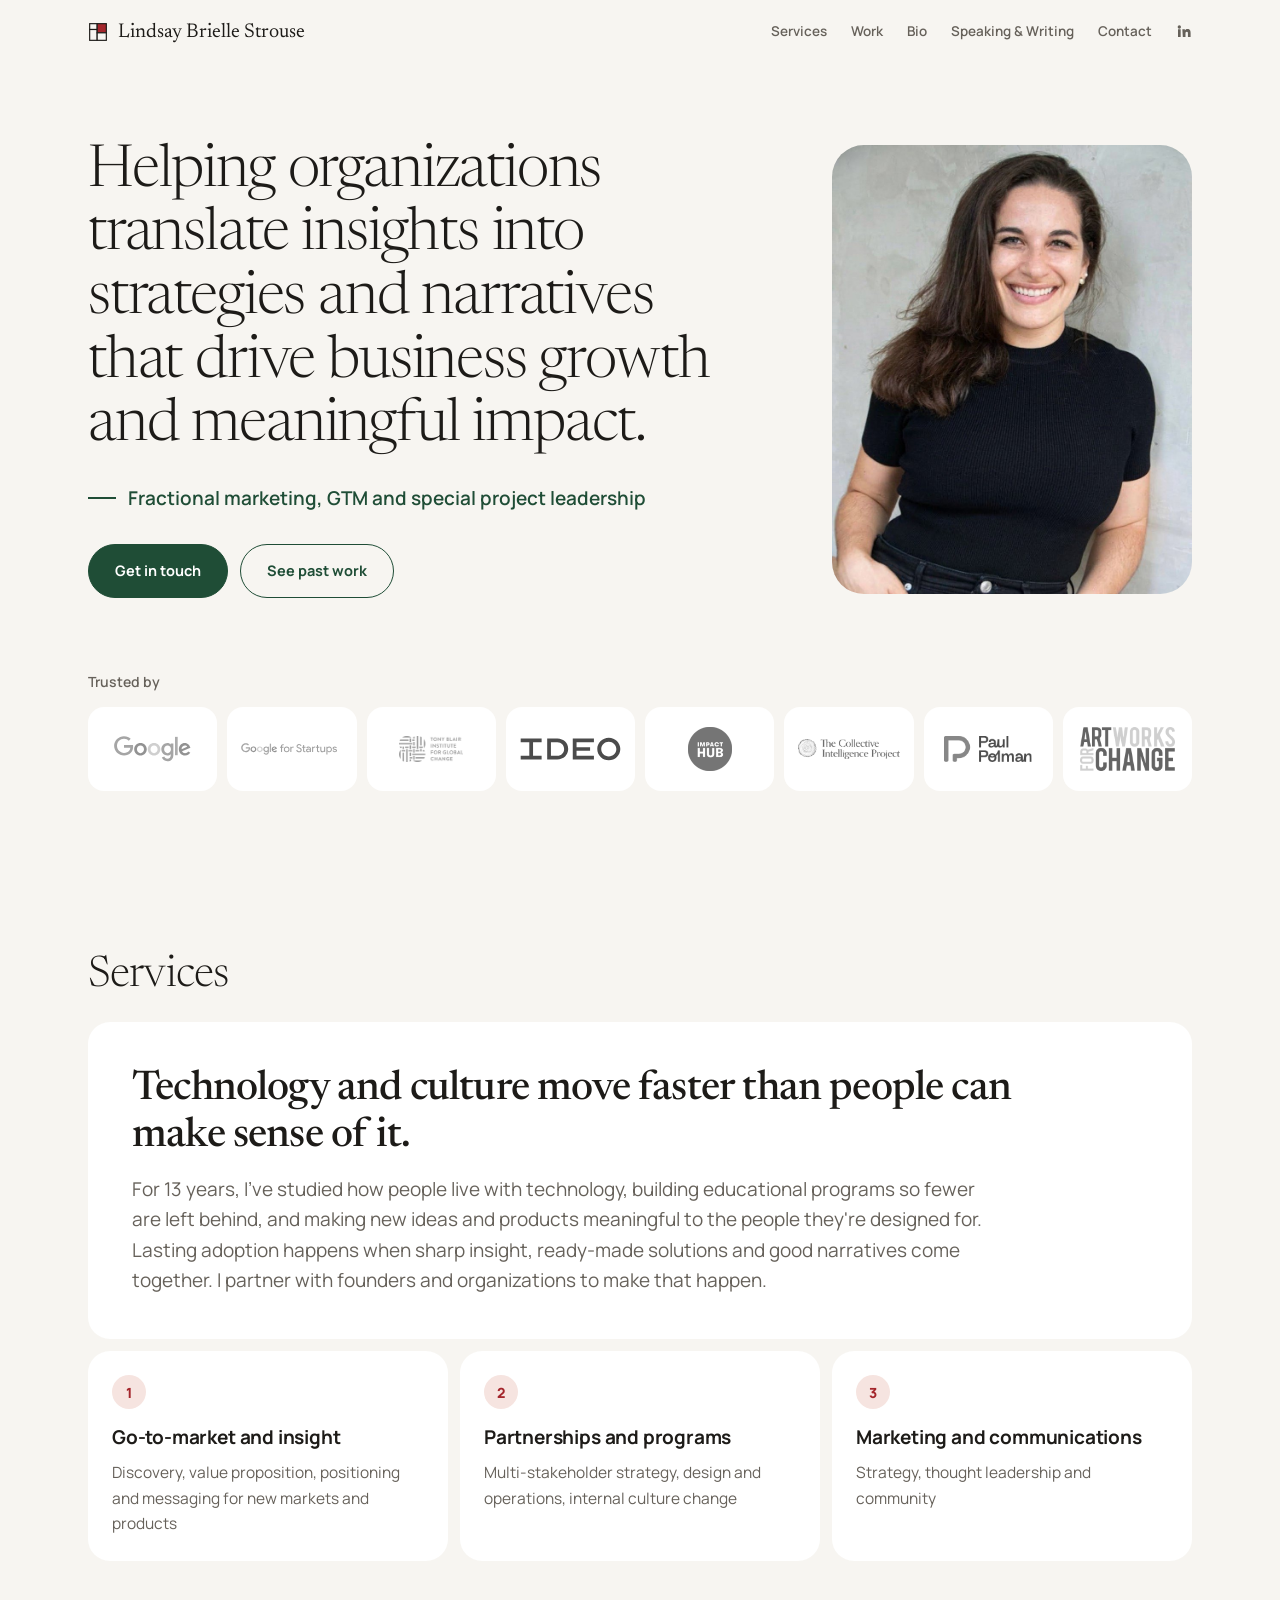
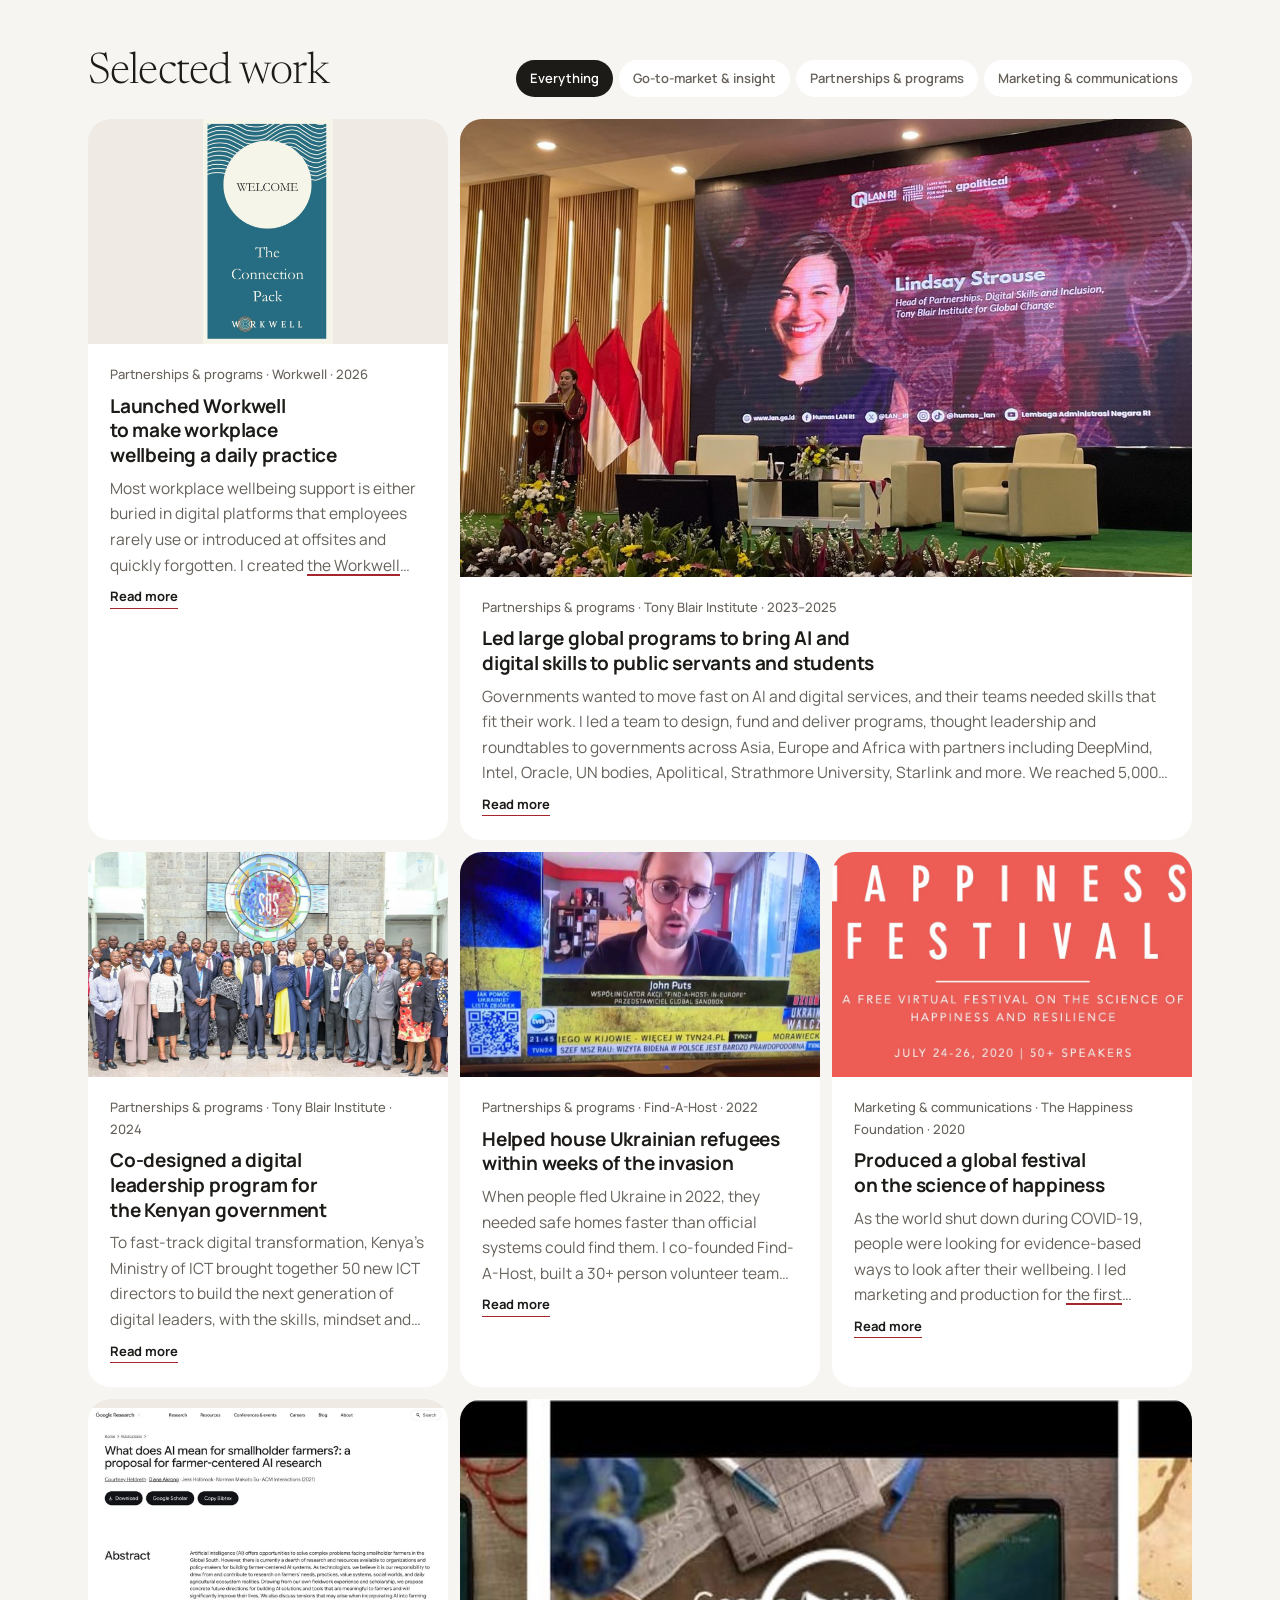
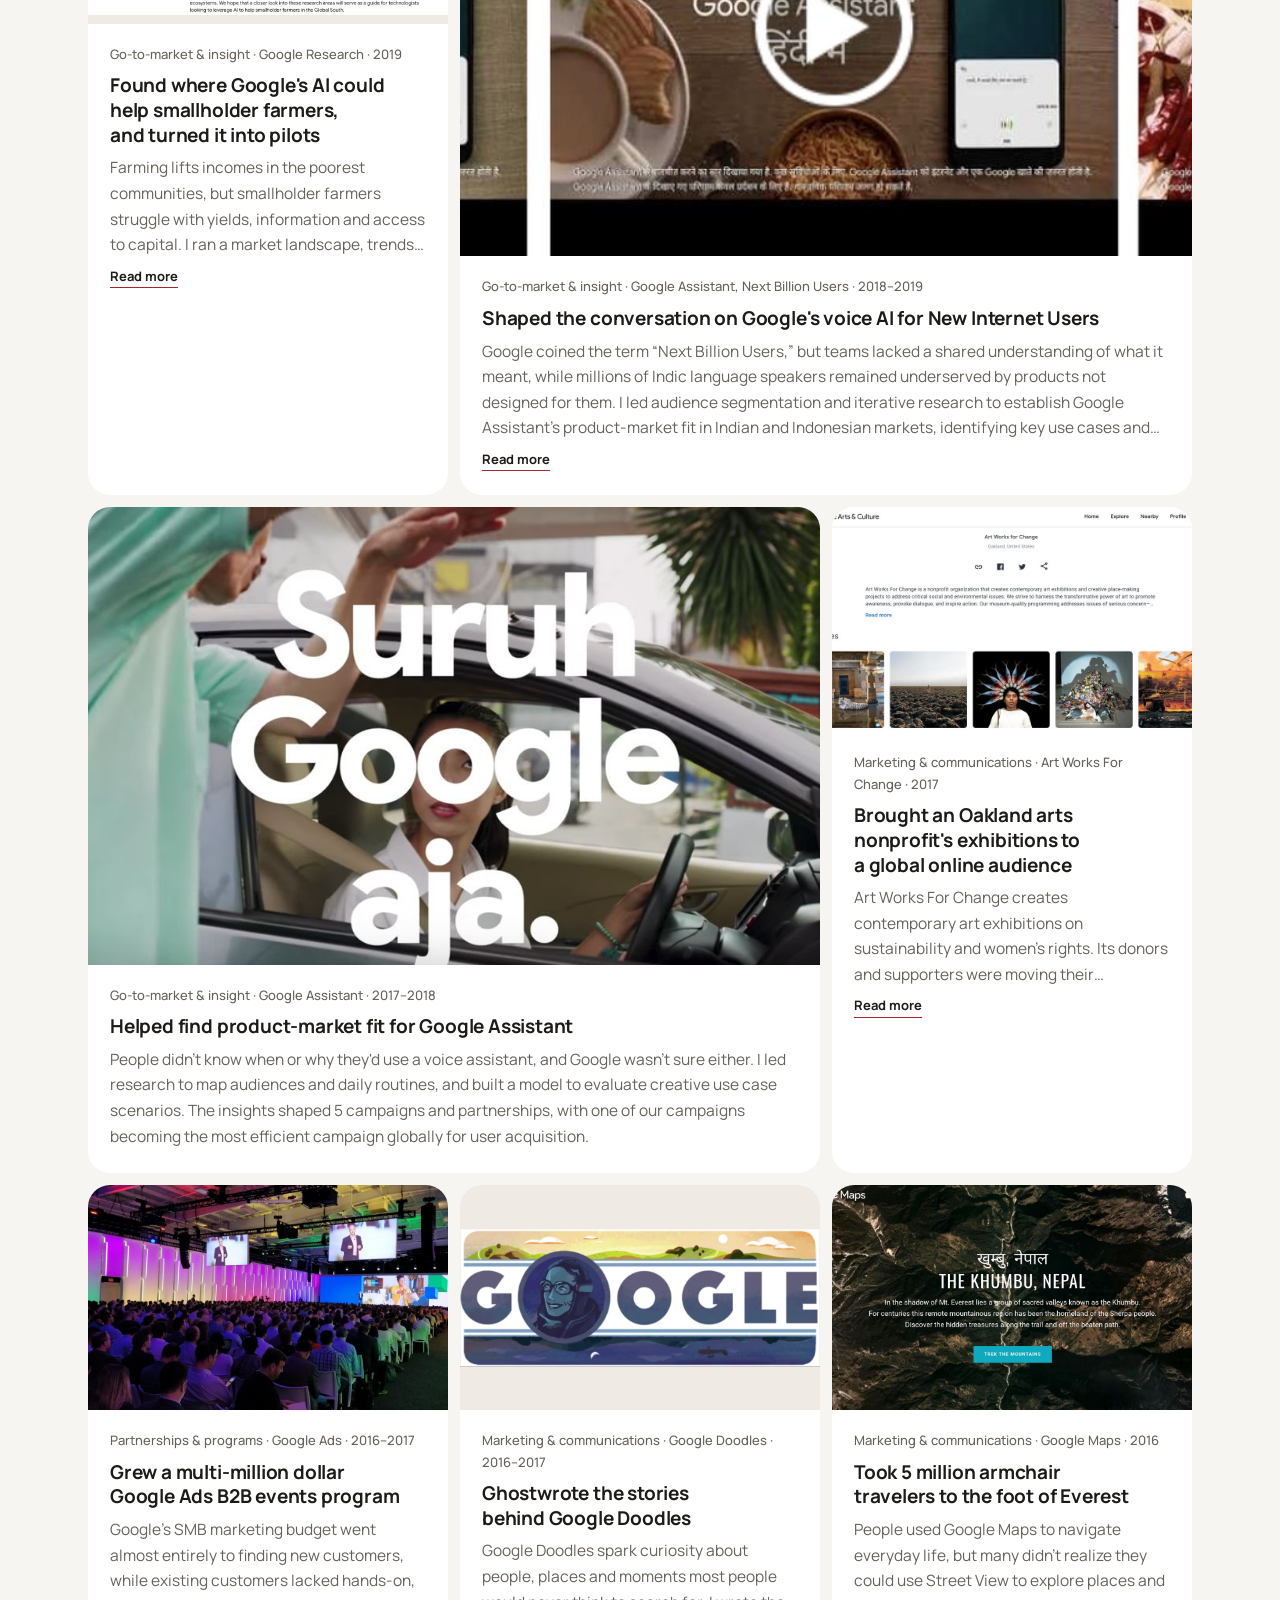
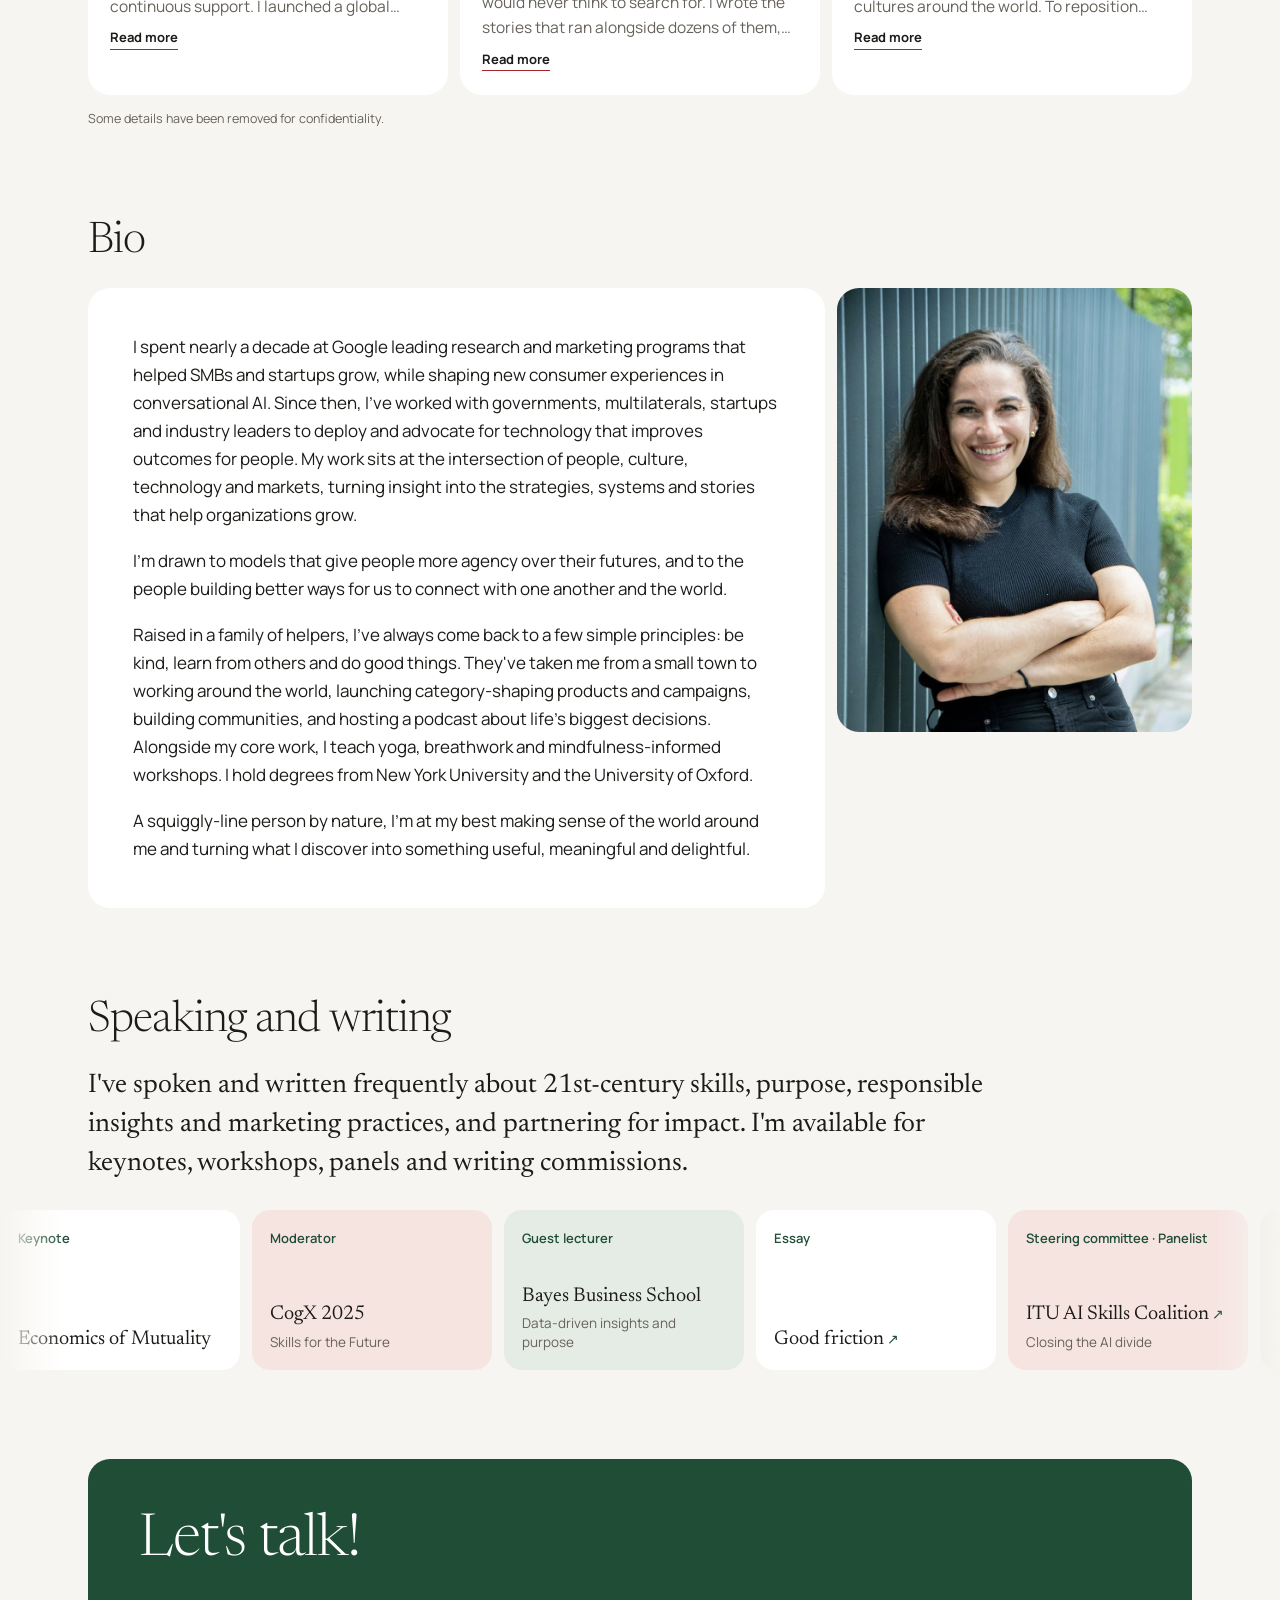
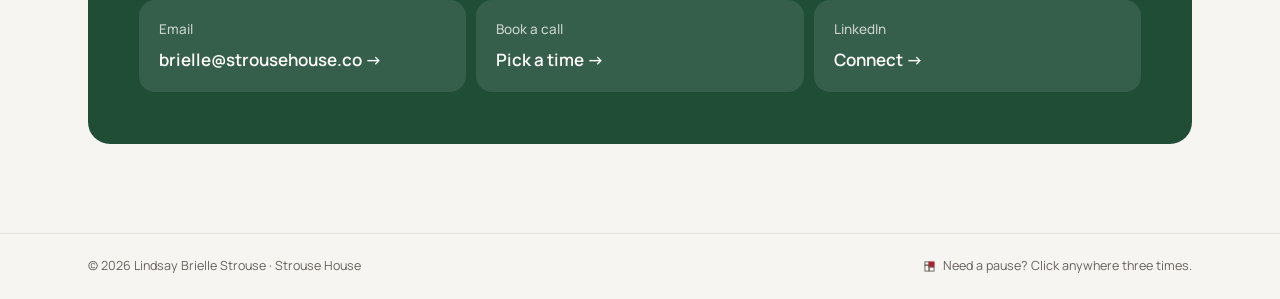
==== commit e43a2ab6: "Easter egg: box breathing pause, opened by clicking anywhere three times Three clicks or taps anywhe" ====
--- a/index.html
+++ b/index.html
@@ -308,7 +308,7 @@
 <footer class="site-footer">
   <div class="wrap">
     <span>© <span id="year">2026</span> Lindsay Brielle Strouse · Strouse House</span>
-    <span>A small surprise is hidden on this page.</span>
+    <span class="egg-hint"><svg viewBox="0 0 24 24" aria-hidden="true"><rect class="cell" x="2" y="2" width="9" height="7"/><rect class="cell" x="2" y="9" width="9" height="13"/><rect class="cell accent" x="11" y="2" width="11" height="11"/><rect class="cell" x="11" y="13" width="11" height="9"/></svg><span>Need a pause? <span class="how">Click</span> anywhere three times.</span></span>
   </div>
 </footer>
 
--- a/styles.css
+++ b/styles.css
@@ -175,30 +175,97 @@
 
 /* ---------- The breathing pause ---------- */
 
+html { touch-action: manipulation; }
+html.breathing { overflow: hidden; }
+html.breathing .track { animation-play-state: paused; }
+
+.egg-hint { display: inline-flex; align-items: center; gap: 8px; }
+.egg-hint svg { width: 11px; height: 11px; flex: none; }
+.egg-hint .cell { fill: none; stroke: currentColor; stroke-width: 2; }
+.egg-hint .accent { fill: var(--red); stroke: var(--red); }
+
+.ripple { position: fixed; z-index: 85; width: 16px; height: 16px; margin: -8px 0 0 -8px; border-radius: 50%; border: 1.5px solid var(--red); pointer-events: none; animation: ripple 1s cubic-bezier(.2, .7, .2, 1) forwards; }
+.ripple.r3 { border-color: var(--gold); border-width: 2px; animation-duration: 1.1s; }
+@keyframes ripple { from { transform: scale(.3); opacity: .9; } to { transform: scale(4.5); opacity: 0; } }
+
 .breath {
   position: fixed; inset: 0; z-index: 90;
-  display: flex; flex-direction: column; align-items: center; justify-content: center; gap: 28px;
-  padding: 24px max(16px, env(safe-area-inset-right, 0px)) 24px max(16px, env(safe-area-inset-left, 0px));
-  background: rgba(247, 245, 241, 0.94);
-  -webkit-backdrop-filter: blur(10px); backdrop-filter: blur(10px);
-  opacity: 0; visibility: hidden; transition: opacity 1.2s ease, visibility 0s linear 1.2s;
-}
-.breath.show { opacity: 1; visibility: visible; transition: opacity 1.2s ease; }
-.bloom { width: min(62vmin, 340px); height: auto; overflow: visible; }
-.petals { transform: scale(0.42) rotate(0deg); transform-origin: 0 0; transform-box: view-box; transition: transform 6s cubic-bezier(.45, 0, .3, 1); }
-.petal { mix-blend-mode: multiply; opacity: 0.55; }
-.petal.p0 { fill: #9cb59a; }
-.petal.p1 { fill: #e9b949; }
-.petal.p2 { fill: #e3a99c; }
-.core { fill: var(--green); opacity: .7; transition: opacity 4s ease; }
-.breath.inhale .petals { transform: scale(1) rotate(60deg); transition-duration: 4s; }
-.breath.exhale .petals { transform: scale(0.42) rotate(0deg); transition-duration: 6s; }
-.breath.inhale .core { opacity: 0; }
-.breath.still .petals { transform: scale(0.85); transition: none; }
-.cue { font-family: var(--serif); font-size: clamp(22px, 2.6vw, 30px); font-weight: 300; color: var(--ink); min-height: 1.4em; text-align: center; letter-spacing: -0.01em; }
-.breath-close { position: absolute; top: calc(16px + env(safe-area-inset-top, 0px)); right: max(16px, env(safe-area-inset-right, 0px)); width: 40px; height: 40px; border-radius: 50%; border: 1px solid var(--rule); background: var(--card); color: var(--muted); font-size: 22px; line-height: 1; cursor: pointer; }
-.breath-close:hover { color: var(--ink); }
-@media (prefers-reduced-motion: reduce) { .breath, .breath.show, .petals, .core { transition: none; } }
+  display: flex; flex-direction: column; align-items: center;
+  padding: calc(76px + env(safe-area-inset-top, 0px)) 20px calc(56px + env(safe-area-inset-bottom, 0px));
+  overflow-y: auto; overscroll-behavior: contain;
+  background: rgba(247, 245, 241, 0.38);
+  -webkit-backdrop-filter: blur(22px) saturate(1.25); backdrop-filter: blur(22px) saturate(1.25);
+  clip-path: circle(0 at var(--x, 50%) var(--y, 50%));
+  opacity: 0; visibility: hidden;
+  transition: clip-path 1.1s cubic-bezier(.6, 0, .2, 1), opacity .8s ease, visibility 0s linear 1.1s;
+}
+@supports not ((backdrop-filter: blur(1px)) or (-webkit-backdrop-filter: blur(1px))) { .breath { background: rgba(247, 245, 241, 0.95); } }
+.breath.show { clip-path: circle(150% at var(--x, 50%) var(--y, 50%)); opacity: 1; visibility: visible; transition: clip-path 1.4s cubic-bezier(.5, 0, .15, 1), opacity .5s ease; }
+
+.breath-glow {
+  position: fixed; left: 50%; top: 50%; width: min(130vmin, 980px); aspect-ratio: 1; border-radius: 50%; pointer-events: none;
+  background: radial-gradient(closest-side, rgba(233, 185, 73, .32), rgba(227, 169, 156, .24) 42%, rgba(156, 181, 154, .18) 68%, rgba(156, 181, 154, 0));
+  transform: translate(-50%, -50%) scale(calc(.72 + var(--fill, 0) * .38));
+}
+
+.breath-panel {
+  position: relative; margin: auto; width: min(100%, 420px);
+  padding: 28px 28px 26px; border-radius: 34px;
+  background: rgba(255, 255, 255, .58);
+  border: 1px solid rgba(255, 255, 255, .85);
+  box-shadow: inset 0 1px 0 rgba(255, 255, 255, .9), 0 40px 90px -40px rgba(29, 27, 24, .4), 0 10px 30px -16px rgba(29, 27, 24, .2);
+  display: flex; flex-direction: column; align-items: center; text-align: center;
+  transform: translateY(18px) scale(.97); opacity: 0;
+  transition: transform 1.2s cubic-bezier(.2, .7, .2, 1) .25s, opacity .9s ease .25s;
+}
+.breath.show .breath-panel { transform: none; opacity: 1; }
+.breath-eyebrow { font-size: 11.5px; font-weight: 700; letter-spacing: .14em; text-transform: uppercase; color: var(--green); }
+
+.breath-box { width: min(68vw, 270px); height: auto; margin: 12px 0 4px; overflow: visible; }
+.breath-box .well { fill: rgba(247, 245, 241, .75); stroke: rgba(29, 27, 24, .05); }
+.breath-box .water.front { opacity: .92; }
+.breath-box .water.back { fill: #9cb59a; opacity: .32; }
+.breath-box .track { fill: none; stroke: rgba(29, 27, 24, .14); stroke-width: 1.5; }
+.breath-box .trail { fill: none; stroke: var(--green); stroke-width: 3; stroke-linecap: round; stroke-dasharray: 0 4; }
+.breath-box .side { font: 700 10.5px var(--sans); letter-spacing: .14em; text-transform: uppercase; fill: var(--muted); opacity: .4; text-anchor: middle; dominant-baseline: middle; transition: opacity .6s, fill .6s; }
+.breath-box .side.on { opacity: 1; fill: var(--ink); }
+.breath-box .count { font-family: var(--serif); font-weight: 300; font-size: 58px; fill: rgba(29, 27, 24, .82); text-anchor: middle; dominant-baseline: middle; }
+.breath-box .count.tick { animation: tick .8s ease both; }
+.breath-box .dot { fill: var(--red); }
+.breath-box .halo { fill: var(--red); opacity: .14; }
+@keyframes tick { from { opacity: .15; } to { opacity: 1; } }
+
+.breath-word { font-family: var(--serif); font-weight: 300; font-size: clamp(28px, 4vw, 36px); line-height: 1.15; letter-spacing: -0.02em; min-height: 1.2em; text-wrap: balance; }
+.breath-sub { margin-top: 8px; font-size: 14.5px; line-height: 1.5; color: var(--muted); max-width: 30ch; min-height: 3em; }
+.swap { animation: swapIn .8s cubic-bezier(.2, .7, .2, 1) both; }
+@keyframes swapIn { from { opacity: 0; transform: translateY(6px); } to { opacity: 1; transform: none; } }
+
+.breath-rounds { list-style: none; margin: 10px 0 0; padding: 0; display: flex; gap: 8px; }
+.breath-rounds li { width: 9px; height: 9px; border-radius: 2.5px; background: rgba(29, 27, 24, .12); transition: background .8s; }
+.breath-rounds li.now { background: var(--gold); }
+.breath-rounds li.done { background: var(--green); }
+
+.breath-end { display: flex; flex-wrap: wrap; justify-content: center; gap: 10px; margin-top: 20px; animation: swapIn .8s ease both; }
+.breath-end[hidden] { display: none; }
+
+.breath-close {
+  position: fixed; top: calc(18px + env(safe-area-inset-top, 0px)); right: max(18px, env(safe-area-inset-right, 0px)); z-index: 1;
+  width: 46px; height: 46px; border-radius: 50%; display: grid; place-items: center; cursor: pointer; color: var(--ink);
+  background: rgba(255, 255, 255, .65); border: 1px solid rgba(255, 255, 255, .9);
+  box-shadow: 0 8px 24px -12px rgba(29, 27, 24, .45);
+  transition: background .2s, transform .3s cubic-bezier(.2, .7, .2, 1);
+}
+.breath-close:hover { background: #fff; transform: rotate(90deg); }
+.breath-close svg { width: 18px; height: 18px; fill: none; stroke: currentColor; stroke-width: 1.8; stroke-linecap: round; }
+.breath-hint { position: fixed; left: 0; right: 0; bottom: calc(18px + env(safe-area-inset-bottom, 0px)); text-align: center; font-size: 12.5px; color: var(--muted); pointer-events: none; }
+@media (max-height: 640px) { .breath-box { width: min(60vw, 210px); } .breath-hint { display: none; } }
+
+@media (prefers-reduced-motion: reduce) {
+  .breath, .breath.show { clip-path: none; transition: opacity .3s ease, visibility 0s linear .3s; }
+  .breath.show { transition: opacity .3s ease; }
+  .breath-panel, .breath.show .breath-panel { transform: none; transition: opacity .3s ease; }
+  .swap, .breath-box .count.tick, .breath-end { animation: none; }
+}
 
 @media (prefers-reduced-motion: reduce) {
   .track { animation: none; flex-wrap: wrap; width: auto; padding-inline: var(--gutter); }
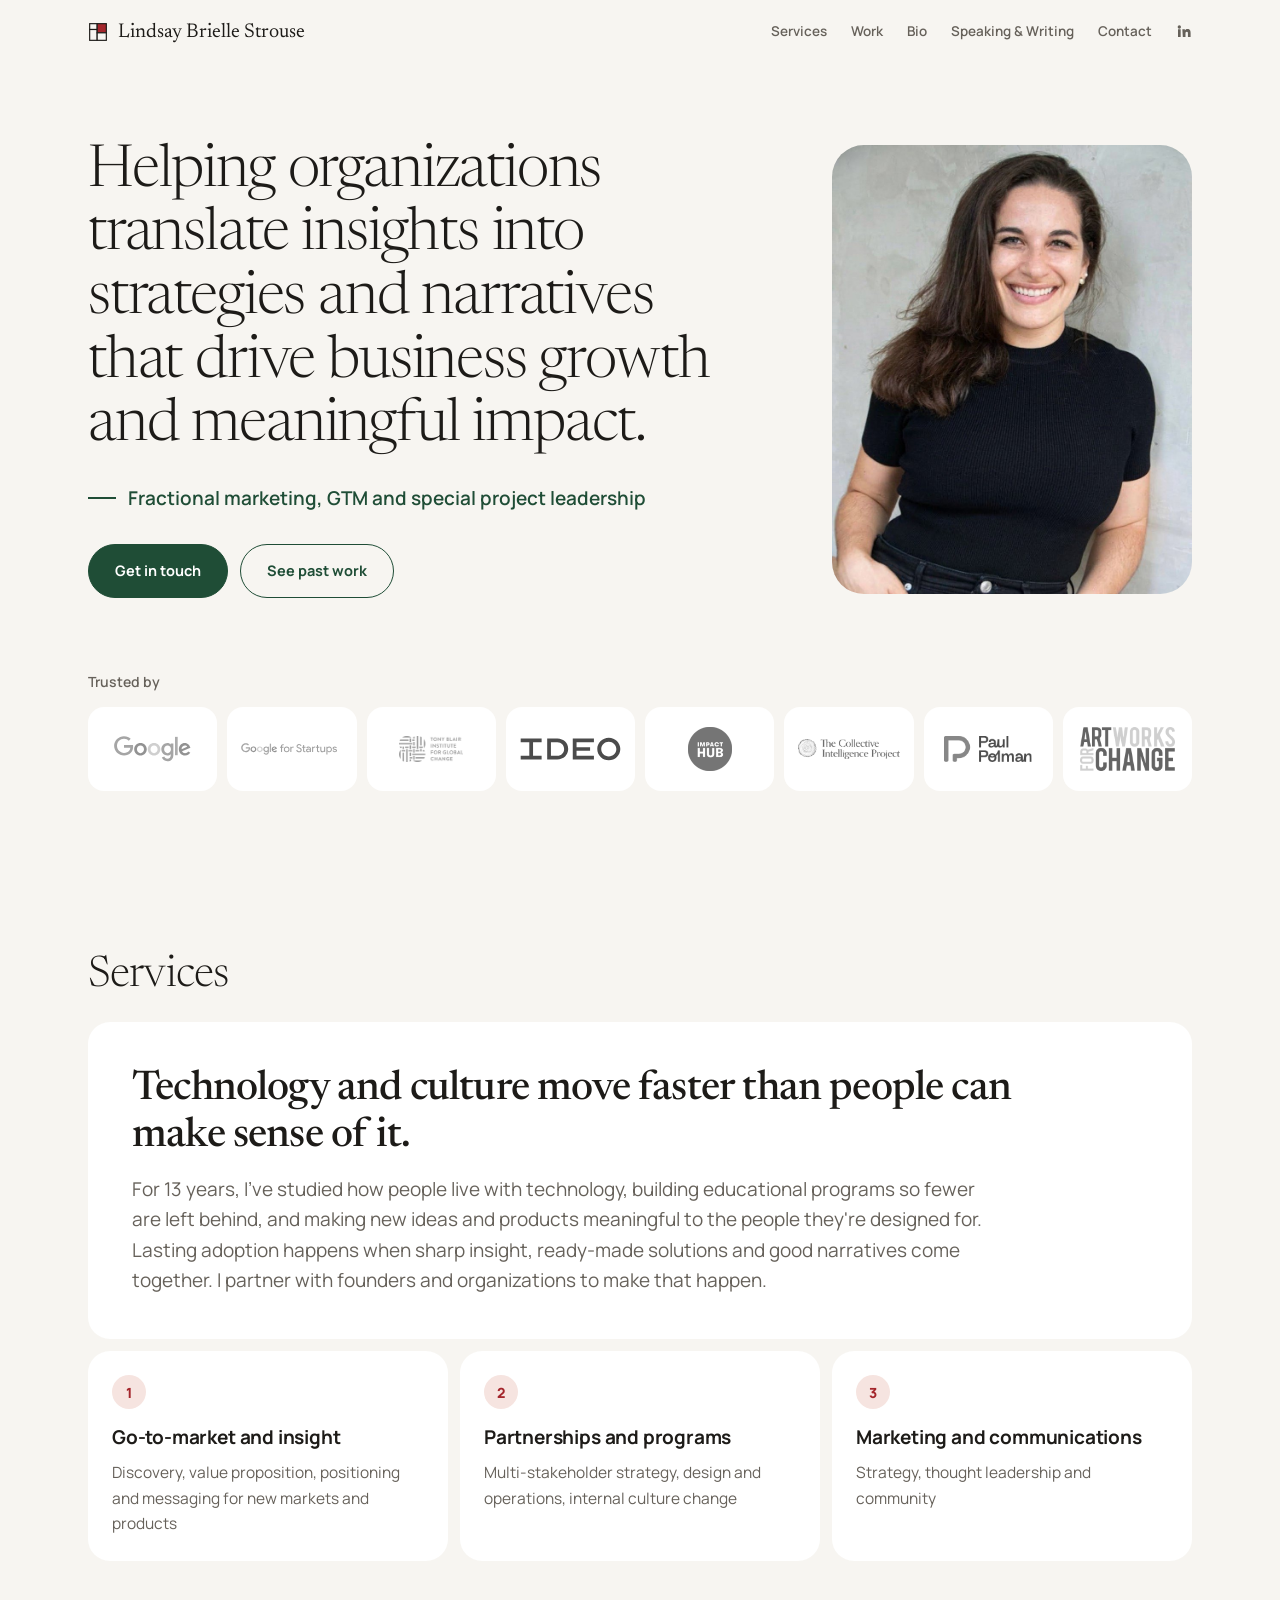
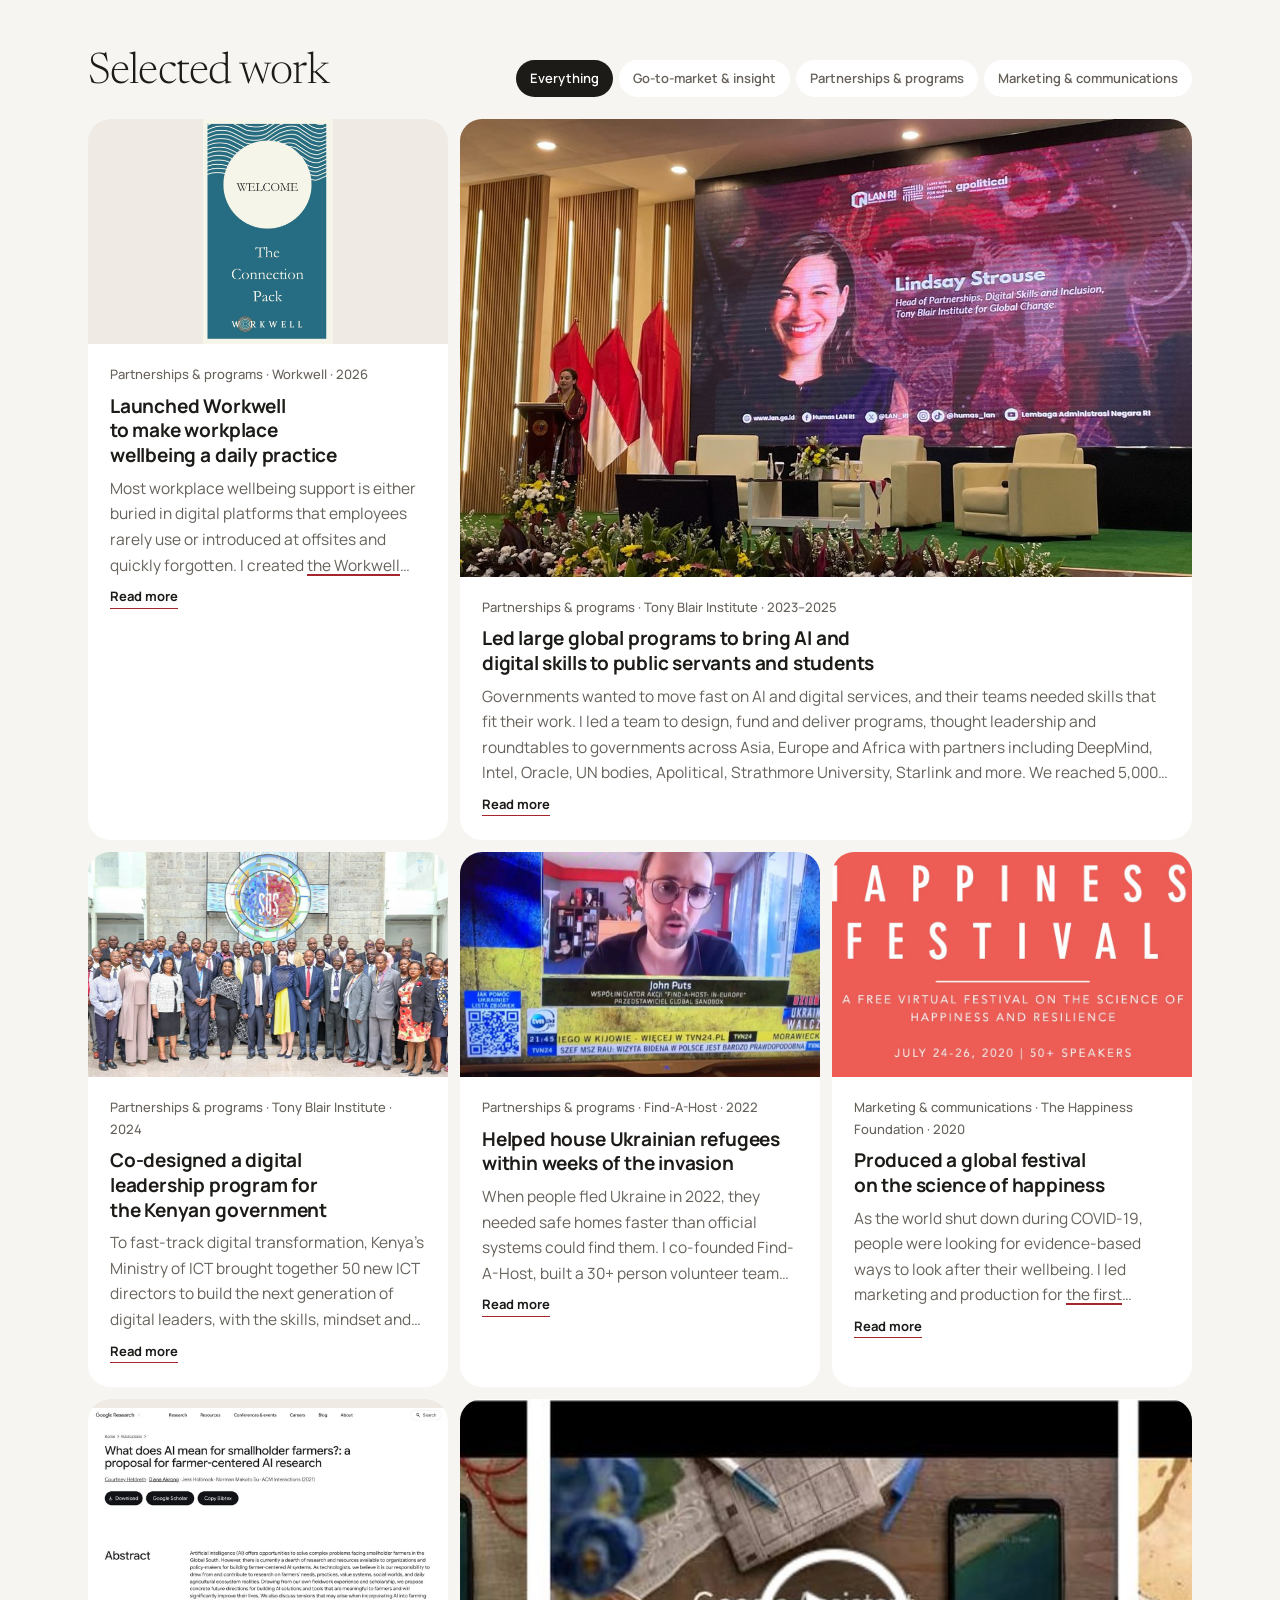
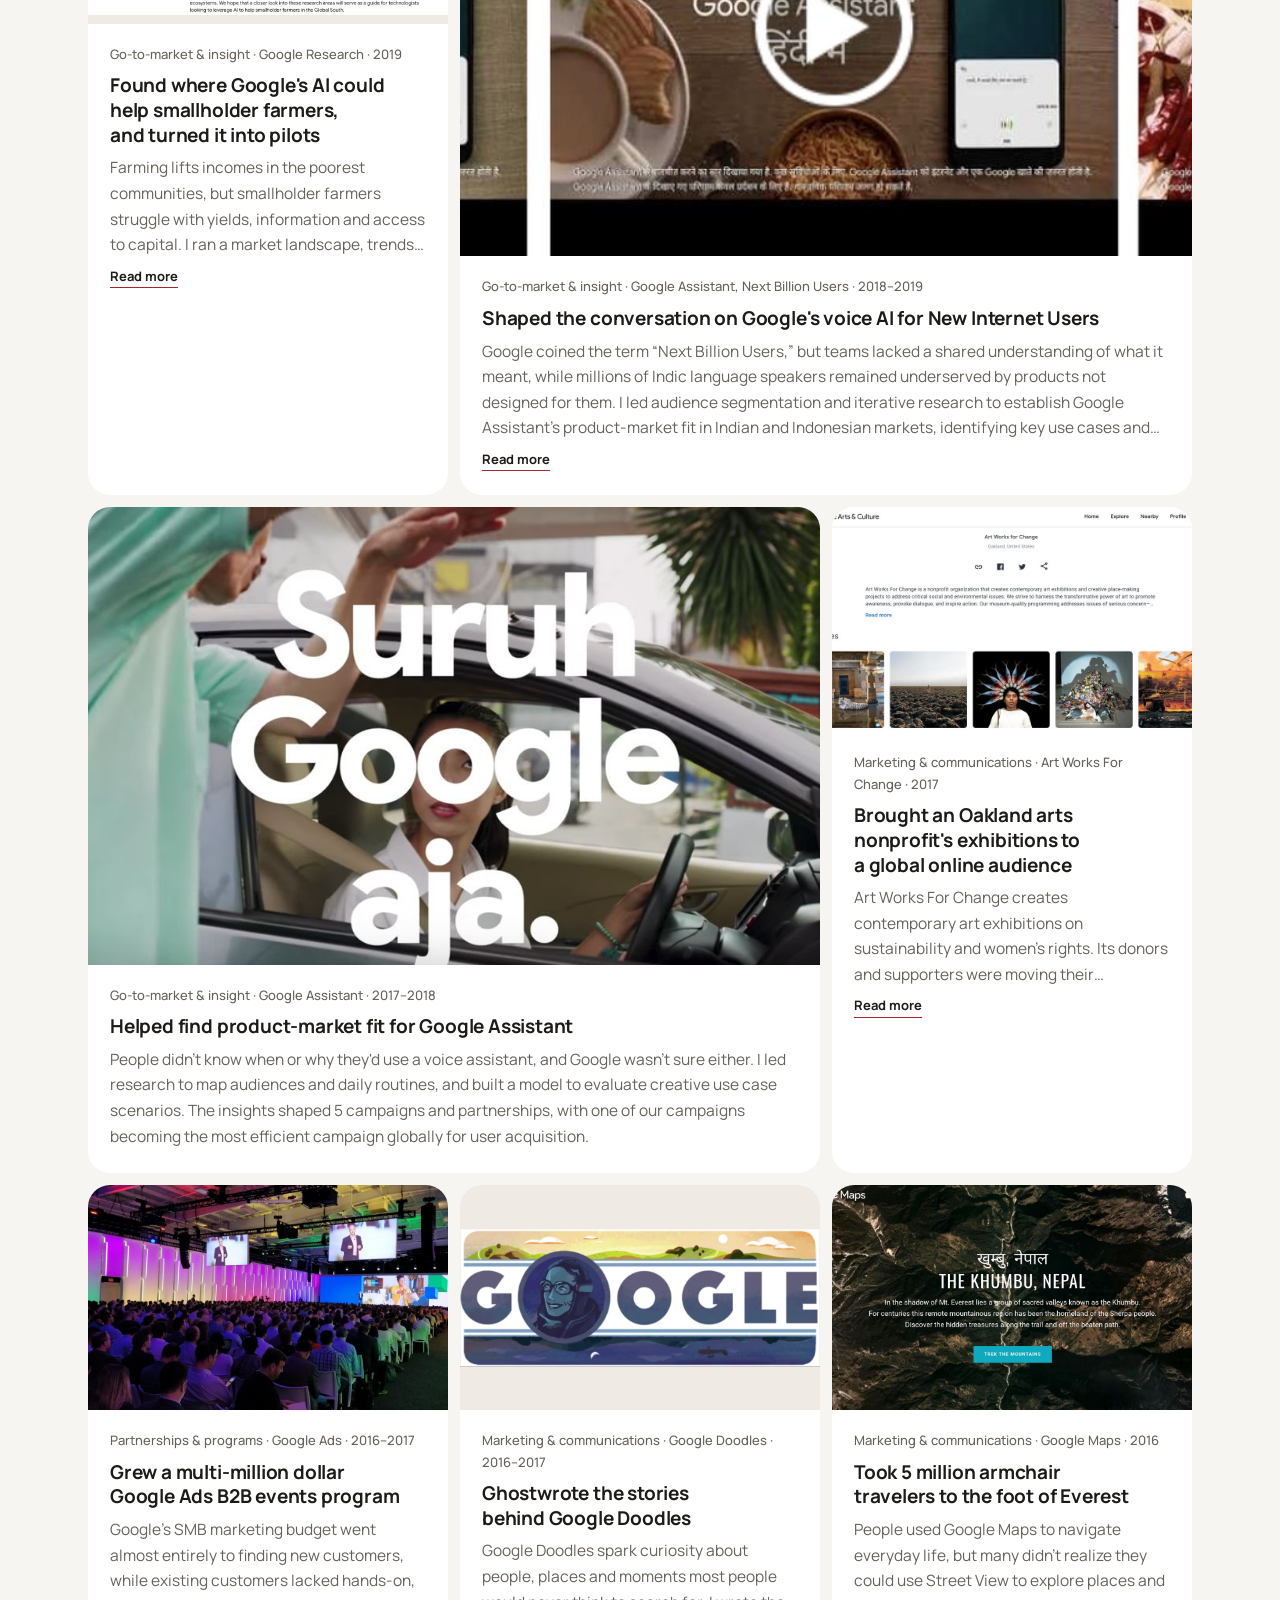
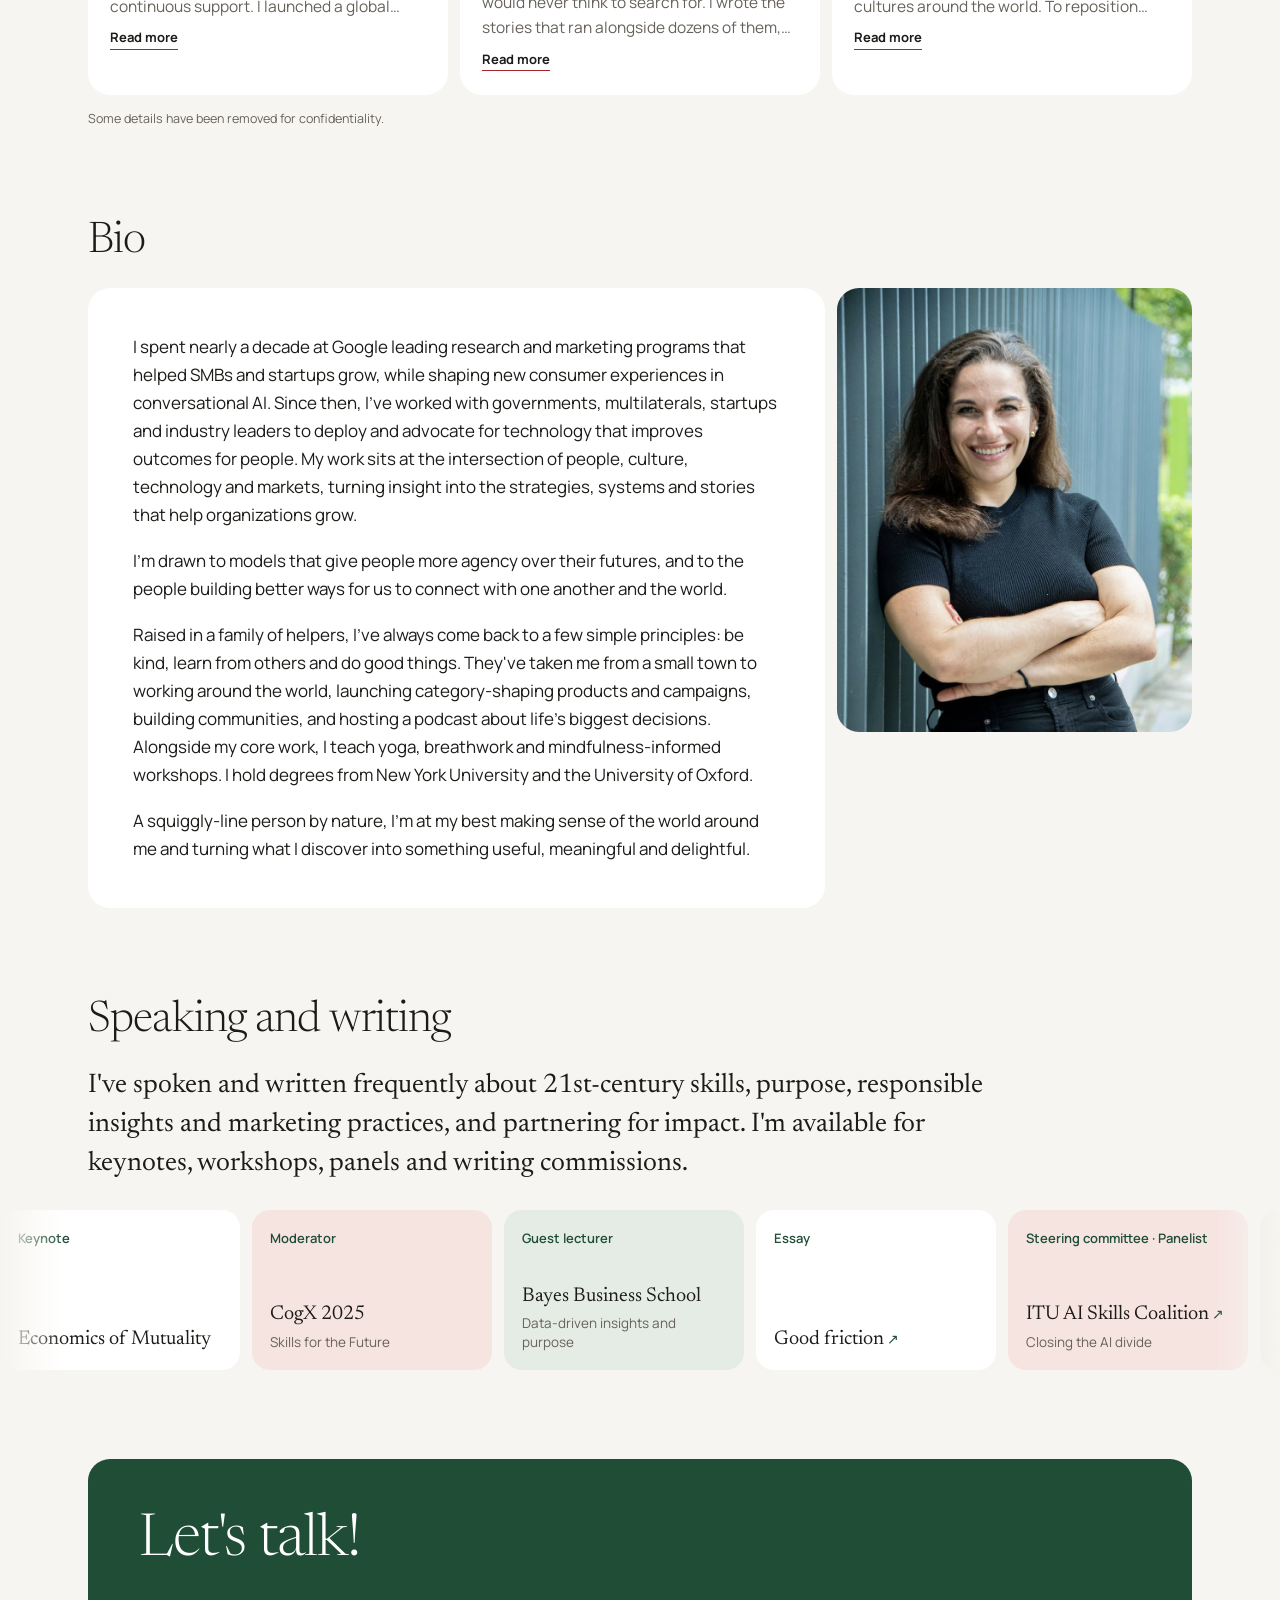
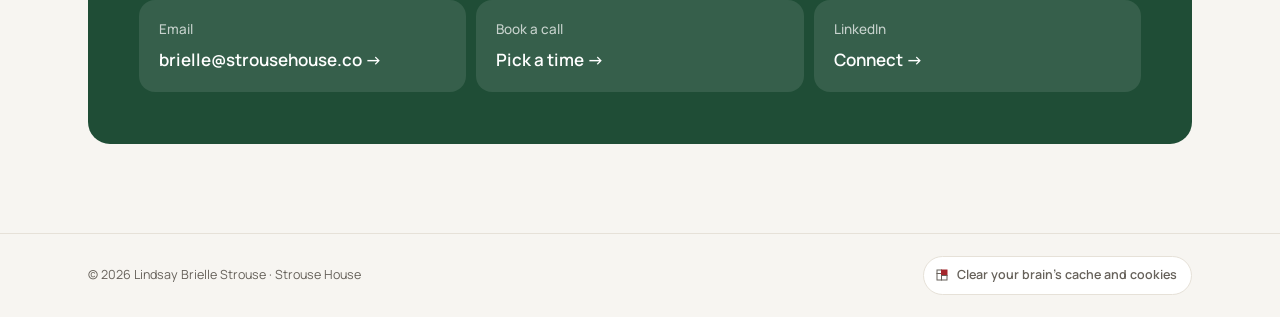
==== commit 7901a469: "Breathing pause: footer button, cache-and-cookies copy, 4-in 6-out x3 - Footer button "Clear your br" ====
--- a/index.html
+++ b/index.html
@@ -308,7 +308,7 @@
 <footer class="site-footer">
   <div class="wrap">
     <span>© <span id="year">2026</span> Lindsay Brielle Strouse · Strouse House</span>
-    <span class="egg-hint"><svg viewBox="0 0 24 24" aria-hidden="true"><rect class="cell" x="2" y="2" width="9" height="7"/><rect class="cell" x="2" y="9" width="9" height="13"/><rect class="cell accent" x="11" y="2" width="11" height="11"/><rect class="cell" x="11" y="13" width="11" height="9"/></svg><span>Need a pause? <span class="how">Click</span> anywhere three times.</span></span>
+    <button type="button" class="cache-btn"><svg viewBox="0 0 24 24" aria-hidden="true"><rect class="cell" x="2" y="2" width="9" height="7"/><rect class="cell" x="2" y="9" width="9" height="13"/><rect class="cell accent" x="11" y="2" width="11" height="11"/><rect class="cell" x="11" y="13" width="11" height="9"/></svg>Clear your brain’s cache and cookies</button>
   </div>
 </footer>
 
--- a/styles.css
+++ b/styles.css
@@ -179,10 +179,14 @@
 html.breathing { overflow: hidden; }
 html.breathing .track { animation-play-state: paused; }
 
-.egg-hint { display: inline-flex; align-items: center; gap: 8px; }
-.egg-hint svg { width: 11px; height: 11px; flex: none; }
-.egg-hint .cell { fill: none; stroke: currentColor; stroke-width: 2; }
-.egg-hint .accent { fill: var(--red); stroke: var(--red); }
+.site-footer .wrap { align-items: center; }
+.cache-btn { font: inherit; font-size: 12.5px; font-weight: 600; color: var(--muted); background: var(--card); border: 1px solid var(--rule); border-radius: 999px; padding: 8px 14px 8px 12px; display: inline-flex; align-items: center; gap: 9px; cursor: pointer; transition: color .2s, border-color .2s, box-shadow .2s; }
+.cache-btn:hover { color: var(--ink); border-color: #d8d1c5; box-shadow: 0 6px 18px -12px rgba(29, 27, 24, .5); }
+.cache-btn svg { width: 12px; height: 12px; flex: none; overflow: visible; }
+.cache-btn .cell { fill: none; stroke: currentColor; stroke-width: 2; }
+.cache-btn .accent { fill: var(--red); stroke: var(--red); transform-box: fill-box; transform-origin: center; }
+@media (hover: hover) { .cache-btn:hover .accent { animation: markBreathe 2.4s ease-in-out infinite; } }
+@keyframes markBreathe { 40% { transform: scale(.6); } }
 
 .ripple { position: fixed; z-index: 85; width: 16px; height: 16px; margin: -8px 0 0 -8px; border-radius: 50%; border: 1.5px solid var(--red); pointer-events: none; animation: ripple 1s cubic-bezier(.2, .7, .2, 1) forwards; }
 .ripple.r3 { border-color: var(--gold); border-width: 2px; animation-duration: 1.1s; }
@@ -211,7 +215,7 @@
 .breath-panel {
   position: relative; margin: auto; width: min(100%, 420px);
   padding: 28px 28px 26px; border-radius: 34px;
-  background: rgba(255, 255, 255, .58);
+  background: rgba(255, 255, 255, .72);
   border: 1px solid rgba(255, 255, 255, .85);
   box-shadow: inset 0 1px 0 rgba(255, 255, 255, .9), 0 40px 90px -40px rgba(29, 27, 24, .4), 0 10px 30px -16px rgba(29, 27, 24, .2);
   display: flex; flex-direction: column; align-items: center; text-align: center;
@@ -219,17 +223,21 @@
   transition: transform 1.2s cubic-bezier(.2, .7, .2, 1) .25s, opacity .9s ease .25s;
 }
 .breath.show .breath-panel { transform: none; opacity: 1; }
-.breath-eyebrow { font-size: 11.5px; font-weight: 700; letter-spacing: .14em; text-transform: uppercase; color: var(--green); }
-
-.breath-box { width: min(68vw, 270px); height: auto; margin: 12px 0 4px; overflow: visible; }
+.breath, .breath button { font-family: var(--sans); }
+.breath .btn { font: inherit; font-size: 14.5px; font-weight: 700; cursor: pointer; }
+.breath-title { font-family: var(--serif); font-weight: 400; font-size: clamp(22px, 2.4vw, 25px); line-height: 1.22; letter-spacing: -0.01em; color: var(--ink); text-wrap: balance; max-width: 16em; }
+.breath-stage, .breath-after { display: flex; flex-direction: column; align-items: center; width: 100%; }
+.breath-stage[hidden], .breath-after[hidden] { display: none; }
+.breath-after { margin-top: 18px; animation: swapIn 1s cubic-bezier(.2, .7, .2, 1) both; }
+.breath-science { font-family: var(--serif); font-weight: 300; font-size: clamp(19px, 2vw, 21px); line-height: 1.45; color: var(--ink); max-width: 21em; text-wrap: pretty; }
+
+.breath-box { width: min(64vw, 236px); height: auto; margin: 14px 0 8px; overflow: visible; }
 .breath-box .well { fill: rgba(247, 245, 241, .75); stroke: rgba(29, 27, 24, .05); }
 .breath-box .water.front { opacity: .92; }
 .breath-box .water.back { fill: #9cb59a; opacity: .32; }
 .breath-box .track { fill: none; stroke: rgba(29, 27, 24, .14); stroke-width: 1.5; }
 .breath-box .trail { fill: none; stroke: var(--green); stroke-width: 3; stroke-linecap: round; stroke-dasharray: 0 4; }
-.breath-box .side { font: 700 10.5px var(--sans); letter-spacing: .14em; text-transform: uppercase; fill: var(--muted); opacity: .4; text-anchor: middle; dominant-baseline: middle; transition: opacity .6s, fill .6s; }
-.breath-box .side.on { opacity: 1; fill: var(--ink); }
-.breath-box .count { font-family: var(--serif); font-weight: 300; font-size: 58px; fill: rgba(29, 27, 24, .82); text-anchor: middle; dominant-baseline: middle; }
+.breath-box .count { font-family: var(--serif); font-weight: 300; font-size: 60px; fill: rgba(29, 27, 24, .82); text-anchor: middle; dominant-baseline: middle; }
 .breath-box .count.tick { animation: tick .8s ease both; }
 .breath-box .dot { fill: var(--red); }
 .breath-box .halo { fill: var(--red); opacity: .14; }
@@ -240,13 +248,12 @@
 .swap { animation: swapIn .8s cubic-bezier(.2, .7, .2, 1) both; }
 @keyframes swapIn { from { opacity: 0; transform: translateY(6px); } to { opacity: 1; transform: none; } }
 
-.breath-rounds { list-style: none; margin: 10px 0 0; padding: 0; display: flex; gap: 8px; }
+.breath-rounds { list-style: none; margin: 16px 0 0; padding: 0; display: flex; gap: 8px; }
 .breath-rounds li { width: 9px; height: 9px; border-radius: 2.5px; background: rgba(29, 27, 24, .12); transition: background .8s; }
 .breath-rounds li.now { background: var(--gold); }
 .breath-rounds li.done { background: var(--green); }
 
-.breath-end { display: flex; flex-wrap: wrap; justify-content: center; gap: 10px; margin-top: 20px; animation: swapIn .8s ease both; }
-.breath-end[hidden] { display: none; }
+.breath-end { display: flex; flex-wrap: wrap; justify-content: center; gap: 10px; margin-top: 22px; }
 
 .breath-close {
   position: fixed; top: calc(18px + env(safe-area-inset-top, 0px)); right: max(18px, env(safe-area-inset-right, 0px)); z-index: 1;
@@ -258,13 +265,13 @@
 .breath-close:hover { background: #fff; transform: rotate(90deg); }
 .breath-close svg { width: 18px; height: 18px; fill: none; stroke: currentColor; stroke-width: 1.8; stroke-linecap: round; }
 .breath-hint { position: fixed; left: 0; right: 0; bottom: calc(18px + env(safe-area-inset-bottom, 0px)); text-align: center; font-size: 12.5px; color: var(--muted); pointer-events: none; }
-@media (max-height: 640px) { .breath-box { width: min(60vw, 210px); } .breath-hint { display: none; } }
+@media (max-height: 640px) { .breath-box { width: min(56vw, 190px); } .breath-hint { display: none; } }
 
 @media (prefers-reduced-motion: reduce) {
   .breath, .breath.show { clip-path: none; transition: opacity .3s ease, visibility 0s linear .3s; }
   .breath.show { transition: opacity .3s ease; }
   .breath-panel, .breath.show .breath-panel { transform: none; transition: opacity .3s ease; }
-  .swap, .breath-box .count.tick, .breath-end { animation: none; }
+  .swap, .breath-box .count.tick, .breath-after { animation: none; }
 }
 
 @media (prefers-reduced-motion: reduce) {
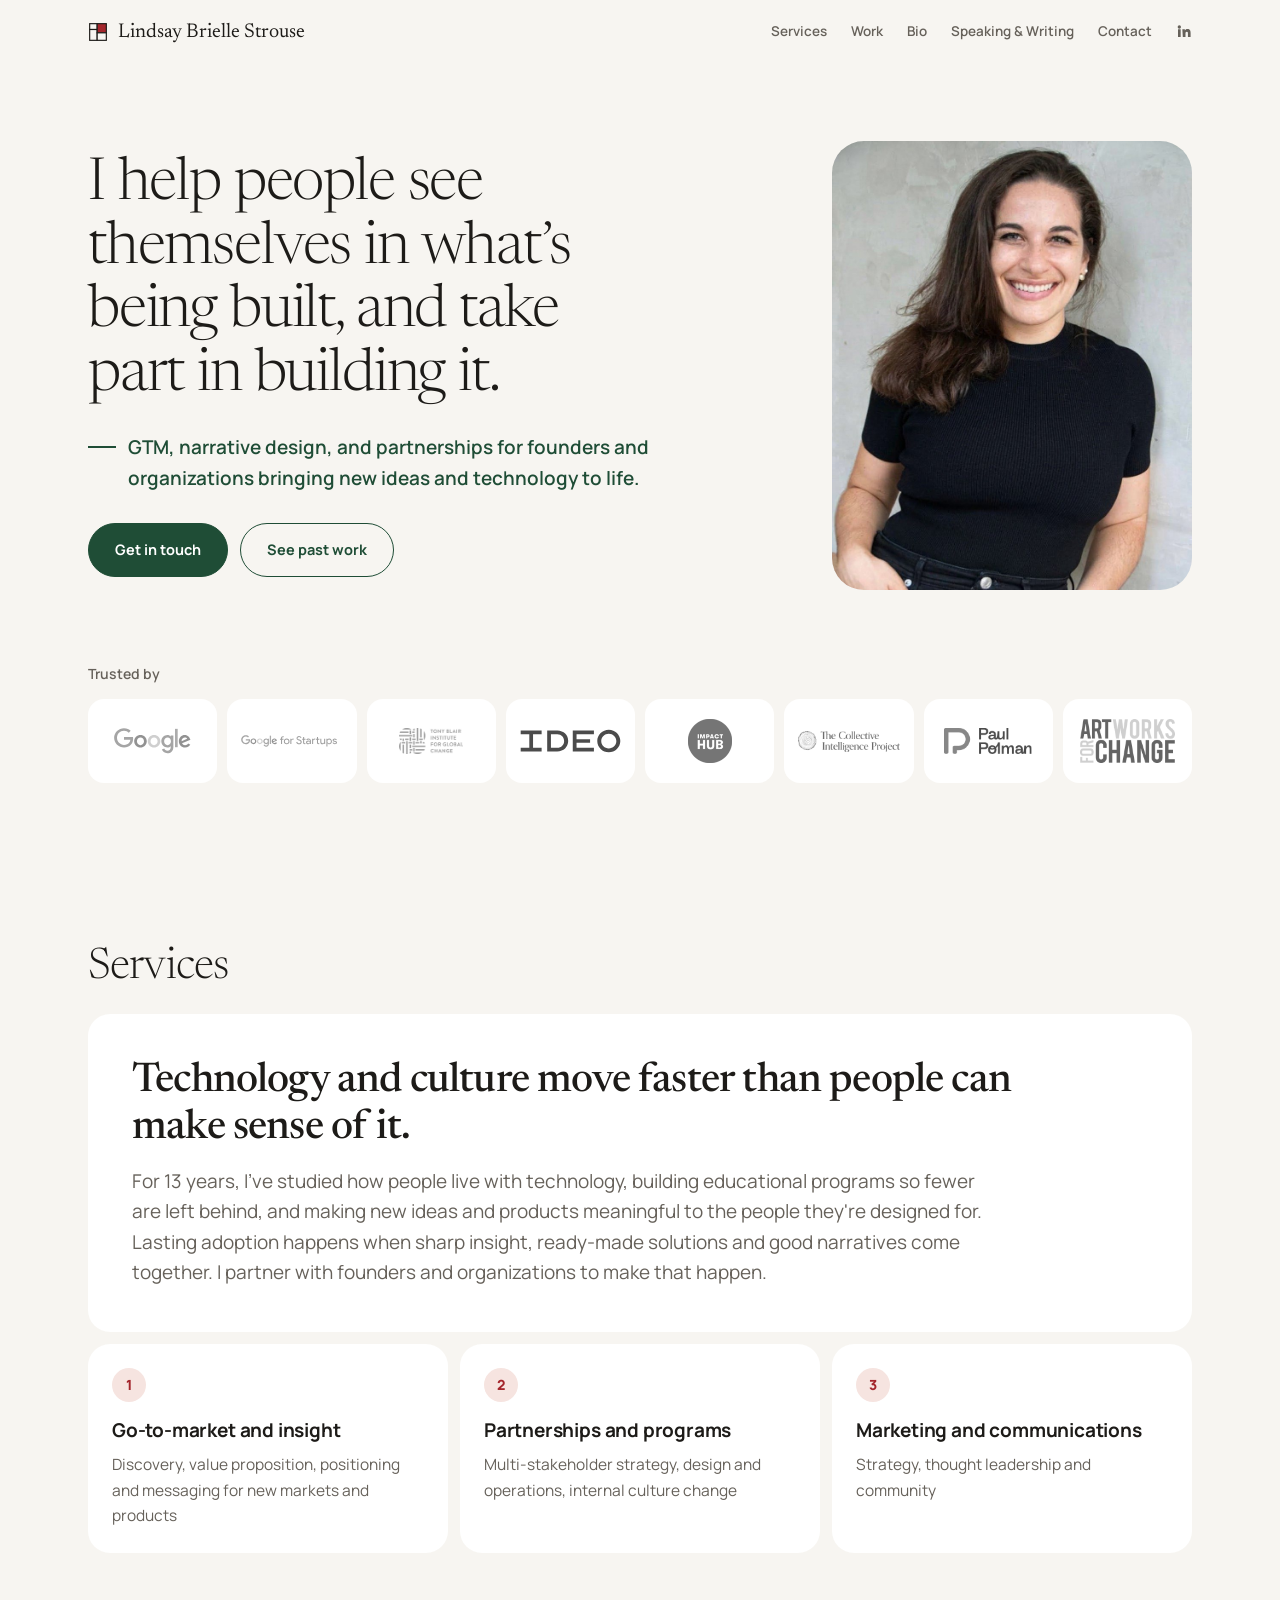
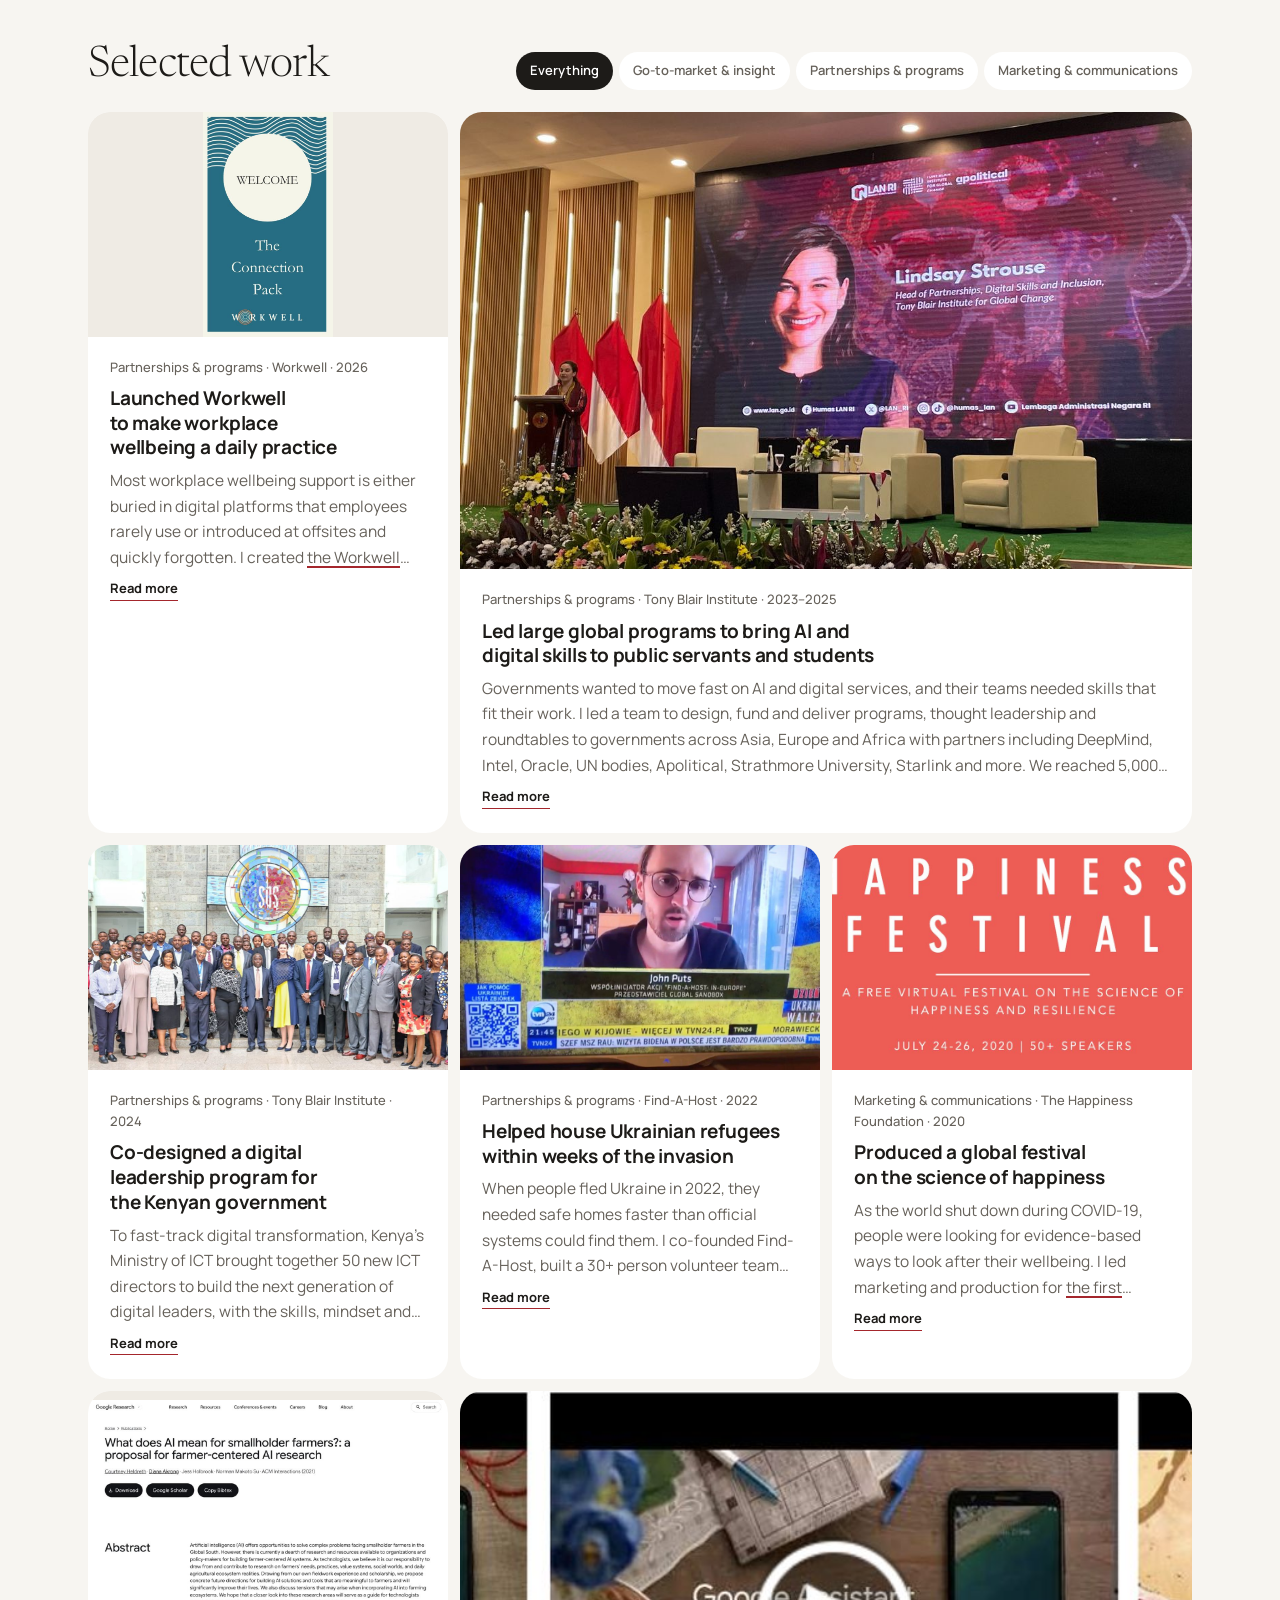
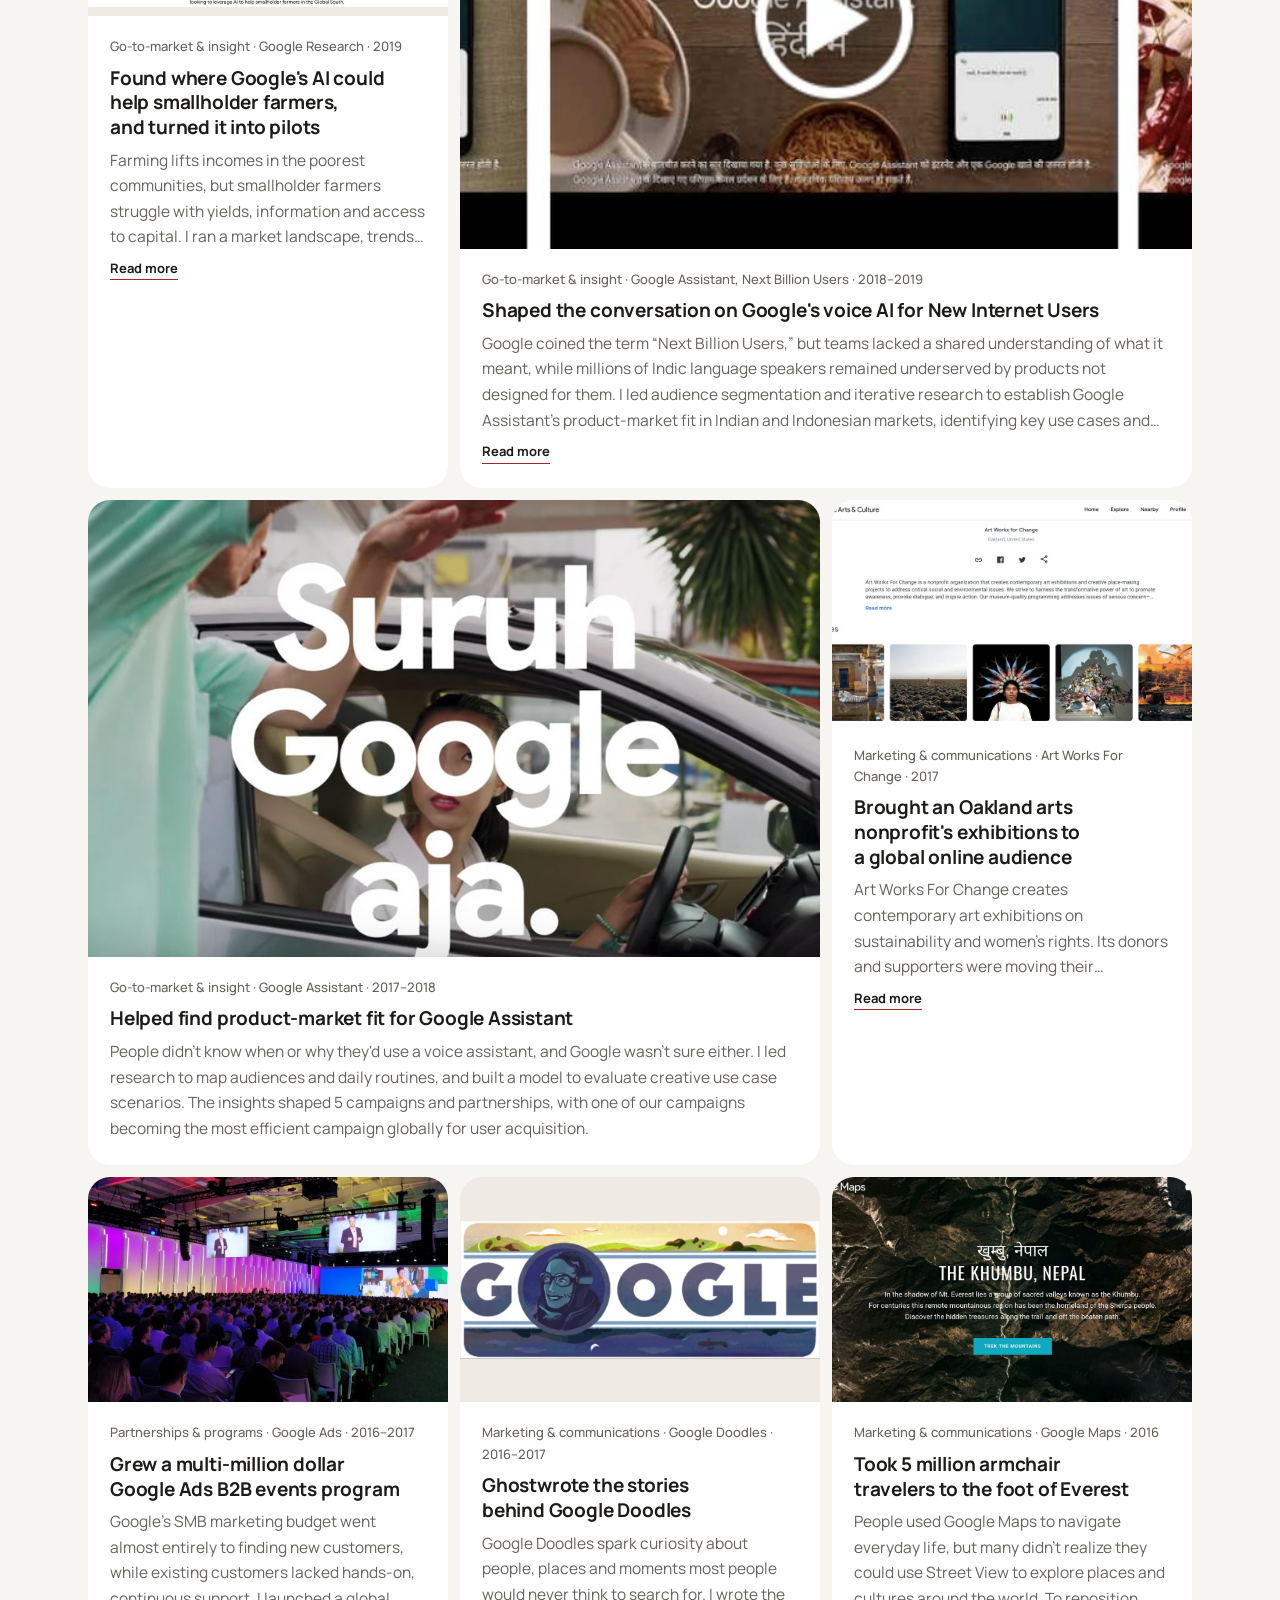
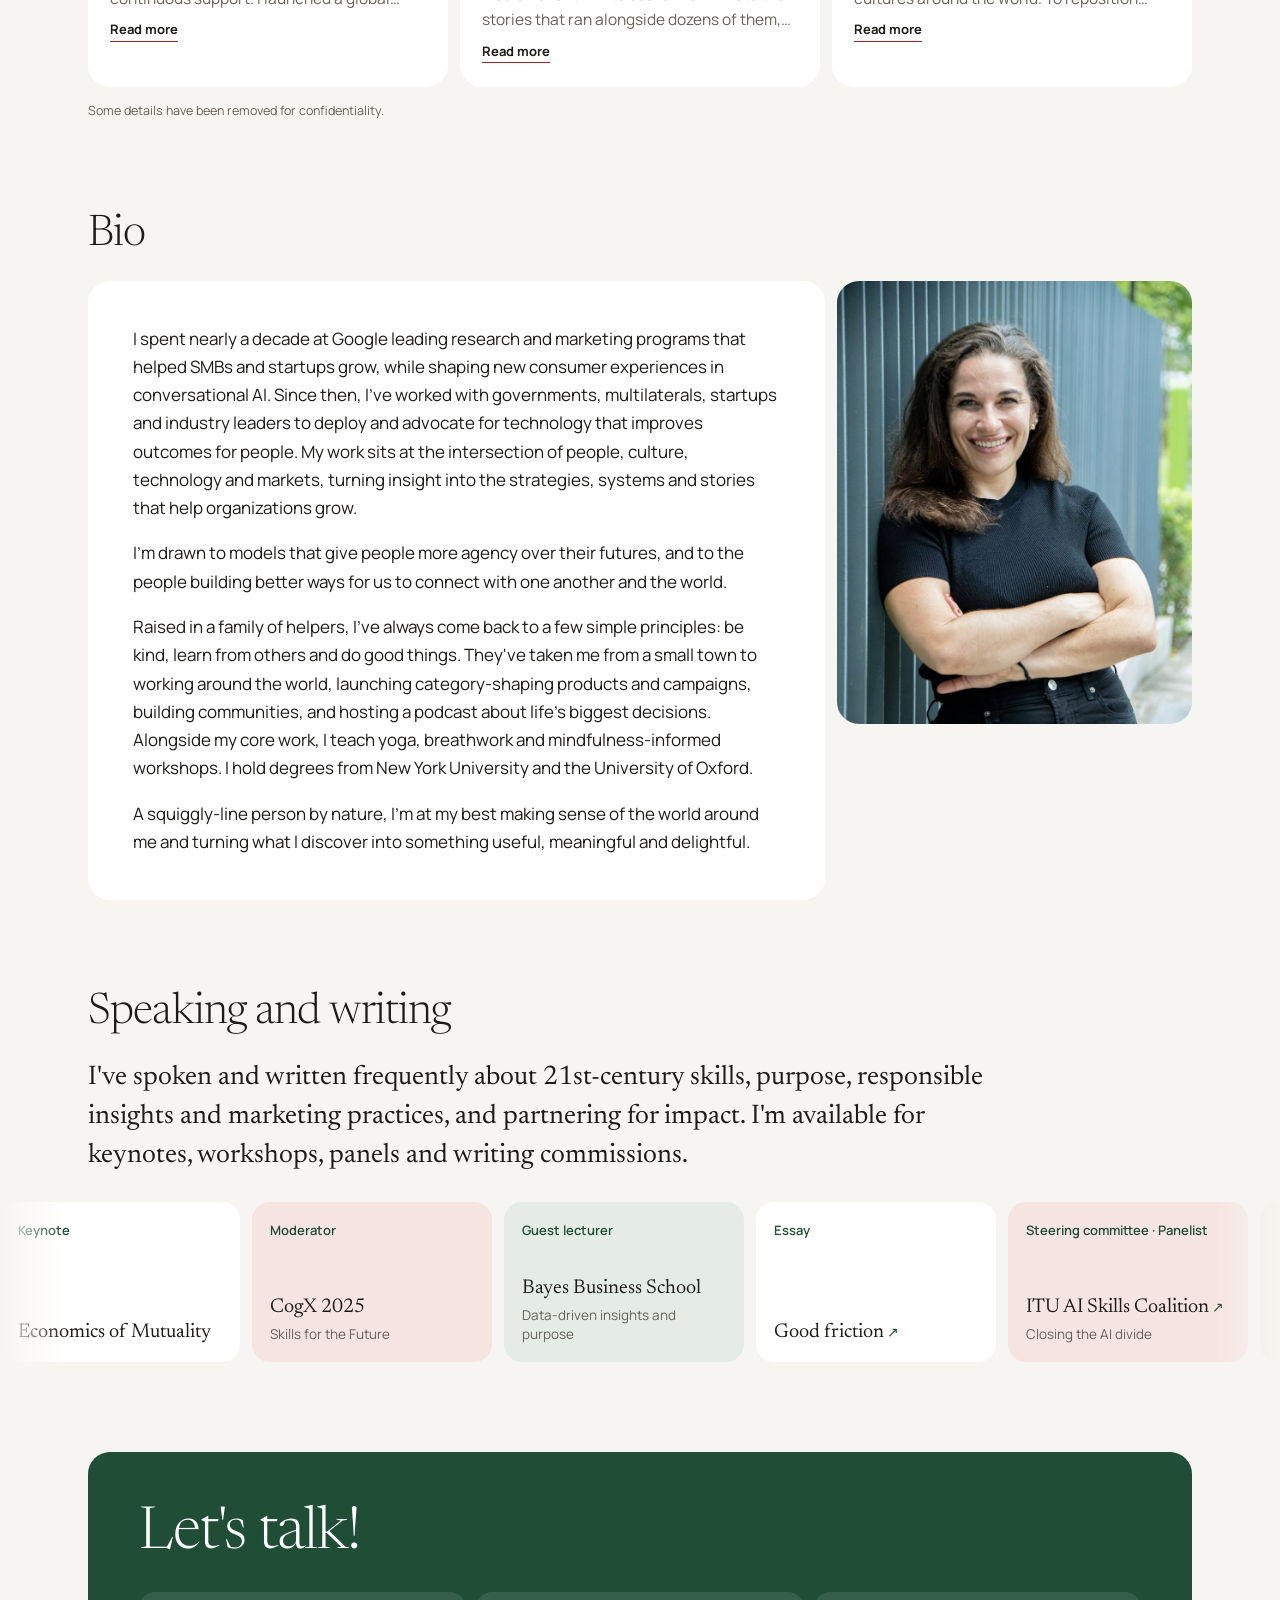
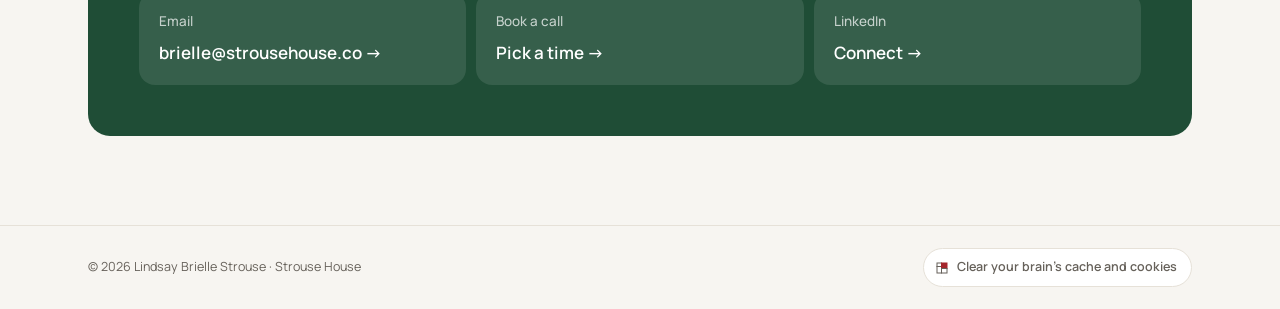
==== commit 9e76cea9: "Update hero line, subhead, meta descriptions and share image New hero: I help people see themselves " ====
--- a/index.html
+++ b/index.html
@@ -4,17 +4,17 @@
 <title>Lindsay Brielle Strouse</title>
 <meta charset="utf-8">
 <meta name="viewport" content="width=device-width, initial-scale=1, viewport-fit=cover">
-<meta name="description" content="Helping organizations translate insights into strategies and narratives that drive business growth and meaningful impact. Fractional marketing, GTM and special project leadership.">
+<meta name="description" content="I help people see themselves in what’s being built, and take part in building it. GTM, narrative design, and partnerships for founders and organizations bringing new ideas and technology to life.">
 <link rel="canonical" href="https://strousehouse.co/">
 <meta property="og:type" content="website">
 <meta property="og:site_name" content="Lindsay Brielle Strouse">
 <meta property="og:url" content="https://strousehouse.co/">
 <meta property="og:title" content="Lindsay Brielle Strouse">
-<meta property="og:description" content="Helping organizations translate insights into strategies and narratives that drive business growth and meaningful impact. Fractional marketing, GTM and special project leadership.">
+<meta property="og:description" content="I help people see themselves in what’s being built, and take part in building it. GTM, narrative design, and partnerships for founders and organizations bringing new ideas and technology to life.">
 <meta property="og:image" content="https://strousehouse.co/assets/img/og-card.jpg">
 <meta property="og:image:width" content="1200">
 <meta property="og:image:height" content="630">
-<meta property="og:image:alt" content="Lindsay Brielle Strouse: helping organizations translate insights into strategies and narratives">
+<meta property="og:image:alt" content="Lindsay Brielle Strouse: I help people see themselves in what’s being built, and take part in building it">
 <meta name="twitter:card" content="summary_large_image">
 <meta name="twitter:image" content="https://strousehouse.co/assets/img/og-card.jpg">
 <link rel="icon" href="/favicon.ico" sizes="48x48">
@@ -95,8 +95,8 @@
   <section class="hero" id="top">
     <div class="wrap hero-grid">
       <div class="hero-copy">
-        <h1>Helping organizations translate insights into strategies and narratives that drive business growth and meaningful impact.</h1>
-        <p class="tagline">Fractional marketing, GTM and special project leadership</p>
+        <h1>I help people see themselves in what’s being built, and take part in building it.</h1>
+        <p class="tagline">GTM, narrative design, and partnerships for founders and organizations bringing new ideas and technology to life.</p>
         <div class="btn-row">
           <a class="btn" href="#contact">Get in touch</a>
           <a class="btn ghost" href="#work">See past work</a>
--- a/styles.css
+++ b/styles.css
@@ -78,8 +78,8 @@
 .hero { padding-block: clamp(32px, 6vw, 80px) clamp(48px, 6vw, 72px); }
 .hero-grid { display: grid; grid-template-columns: minmax(0, 1.3fr) minmax(0, 0.7fr); gap: clamp(32px, 6vw, 88px); align-items: center; }
 .hero h1 { font-size: clamp(38px, 4.6vw, 64px); }
-.tagline { margin-top: 24px; display: flex; align-items: center; gap: 12px; font-size: clamp(17px, 1.6vw, 19px); font-weight: 600; color: var(--green); }
-.tagline::before { content: ""; width: 28px; height: 2px; background: var(--green); flex: none; }
+.tagline { margin-top: 24px; display: flex; align-items: flex-start; gap: 12px; font-size: clamp(17px, 1.6vw, 19px); line-height: 1.6; font-weight: 600; color: var(--green); max-width: 34em; }
+.tagline::before { content: ""; width: 28px; height: 2px; margin-top: calc(0.8em - 1px); background: var(--green); flex: none; }
 .hero-intro { margin-top: 18px; font-size: clamp(18px, 1.7vw, 21px); line-height: 1.6; color: var(--muted); max-width: 32em; }
 .hero .btn-row { margin-top: 30px; }
 .portrait { margin: 0; }
@@ -175,7 +175,6 @@
 
 /* ---------- The breathing pause ---------- */
 
-html { touch-action: manipulation; }
 html.breathing { overflow: hidden; }
 html.breathing .track { animation-play-state: paused; }
 
@@ -188,9 +187,6 @@
 @media (hover: hover) { .cache-btn:hover .accent { animation: markBreathe 2.4s ease-in-out infinite; } }
 @keyframes markBreathe { 40% { transform: scale(.6); } }
 
-.ripple { position: fixed; z-index: 85; width: 16px; height: 16px; margin: -8px 0 0 -8px; border-radius: 50%; border: 1.5px solid var(--red); pointer-events: none; animation: ripple 1s cubic-bezier(.2, .7, .2, 1) forwards; }
-.ripple.r3 { border-color: var(--gold); border-width: 2px; animation-duration: 1.1s; }
-@keyframes ripple { from { transform: scale(.3); opacity: .9; } to { transform: scale(4.5); opacity: 0; } }
 
 .breath {
   position: fixed; inset: 0; z-index: 90;
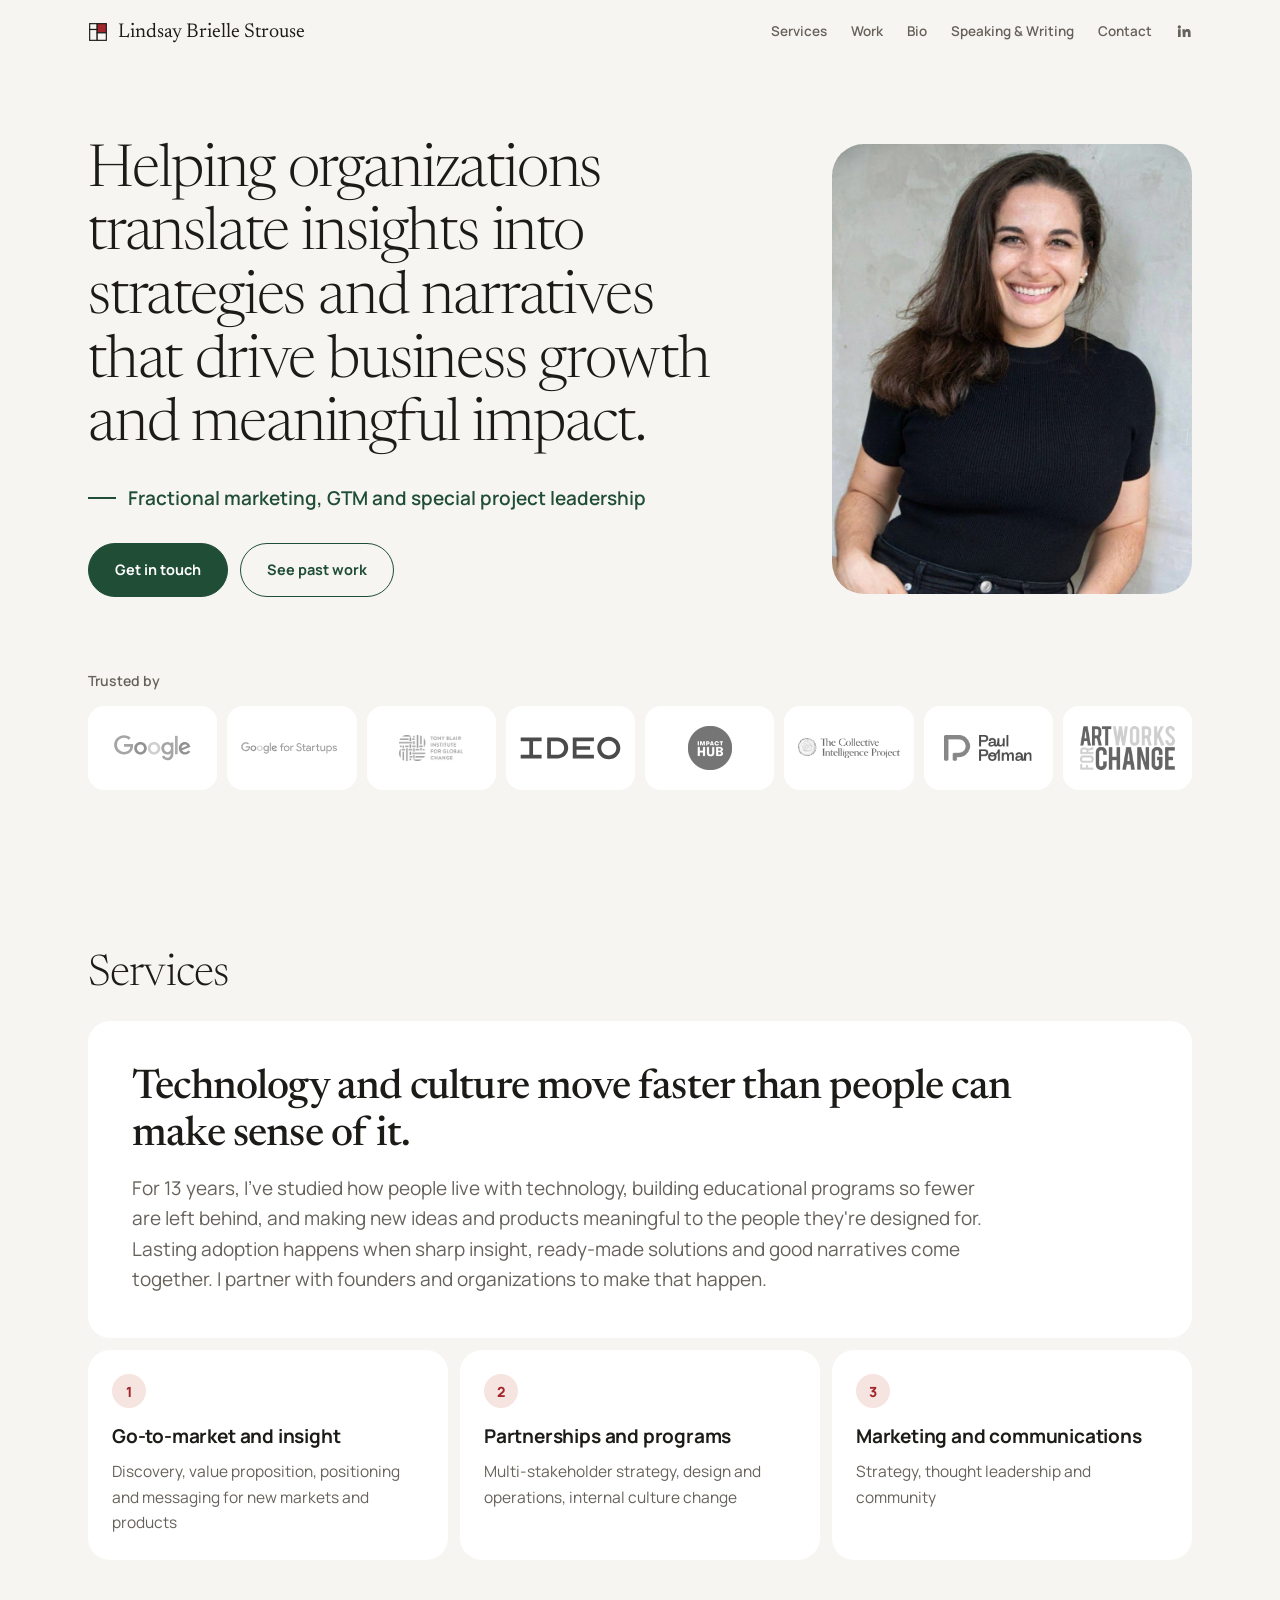
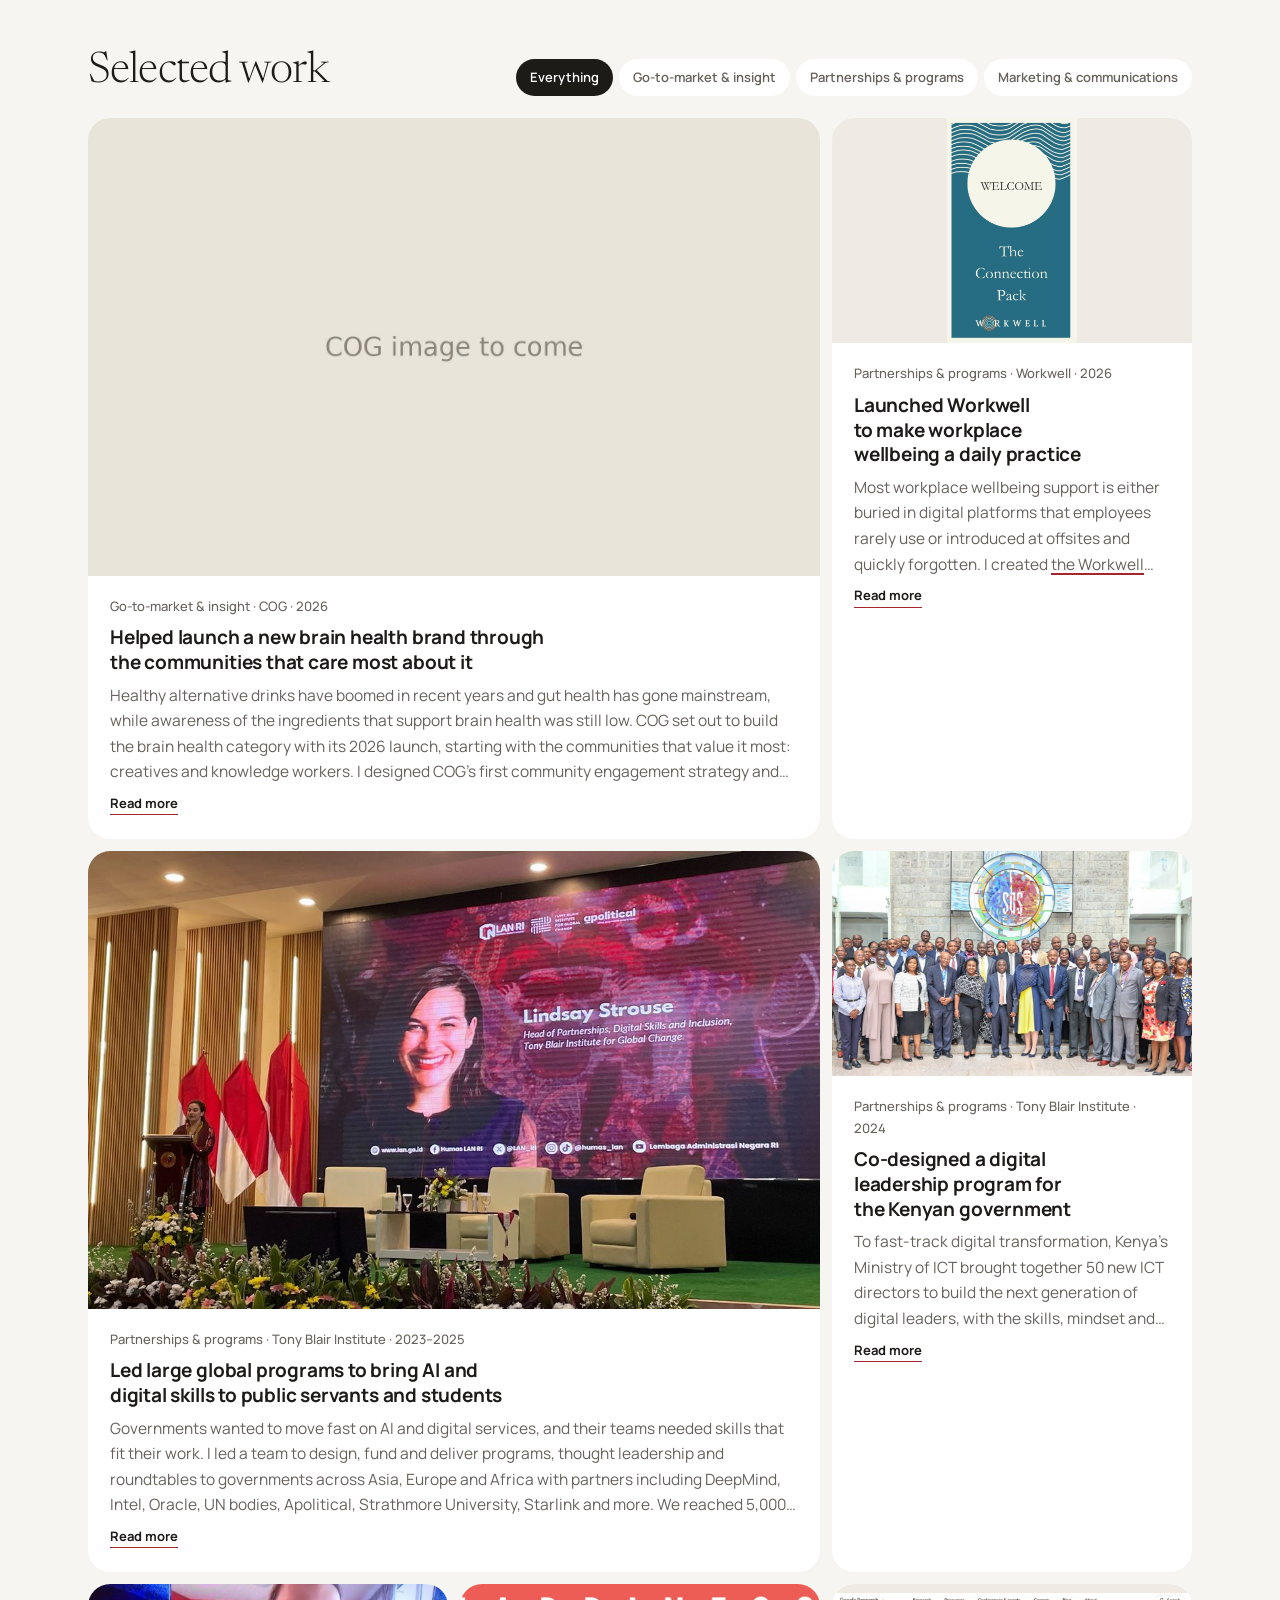
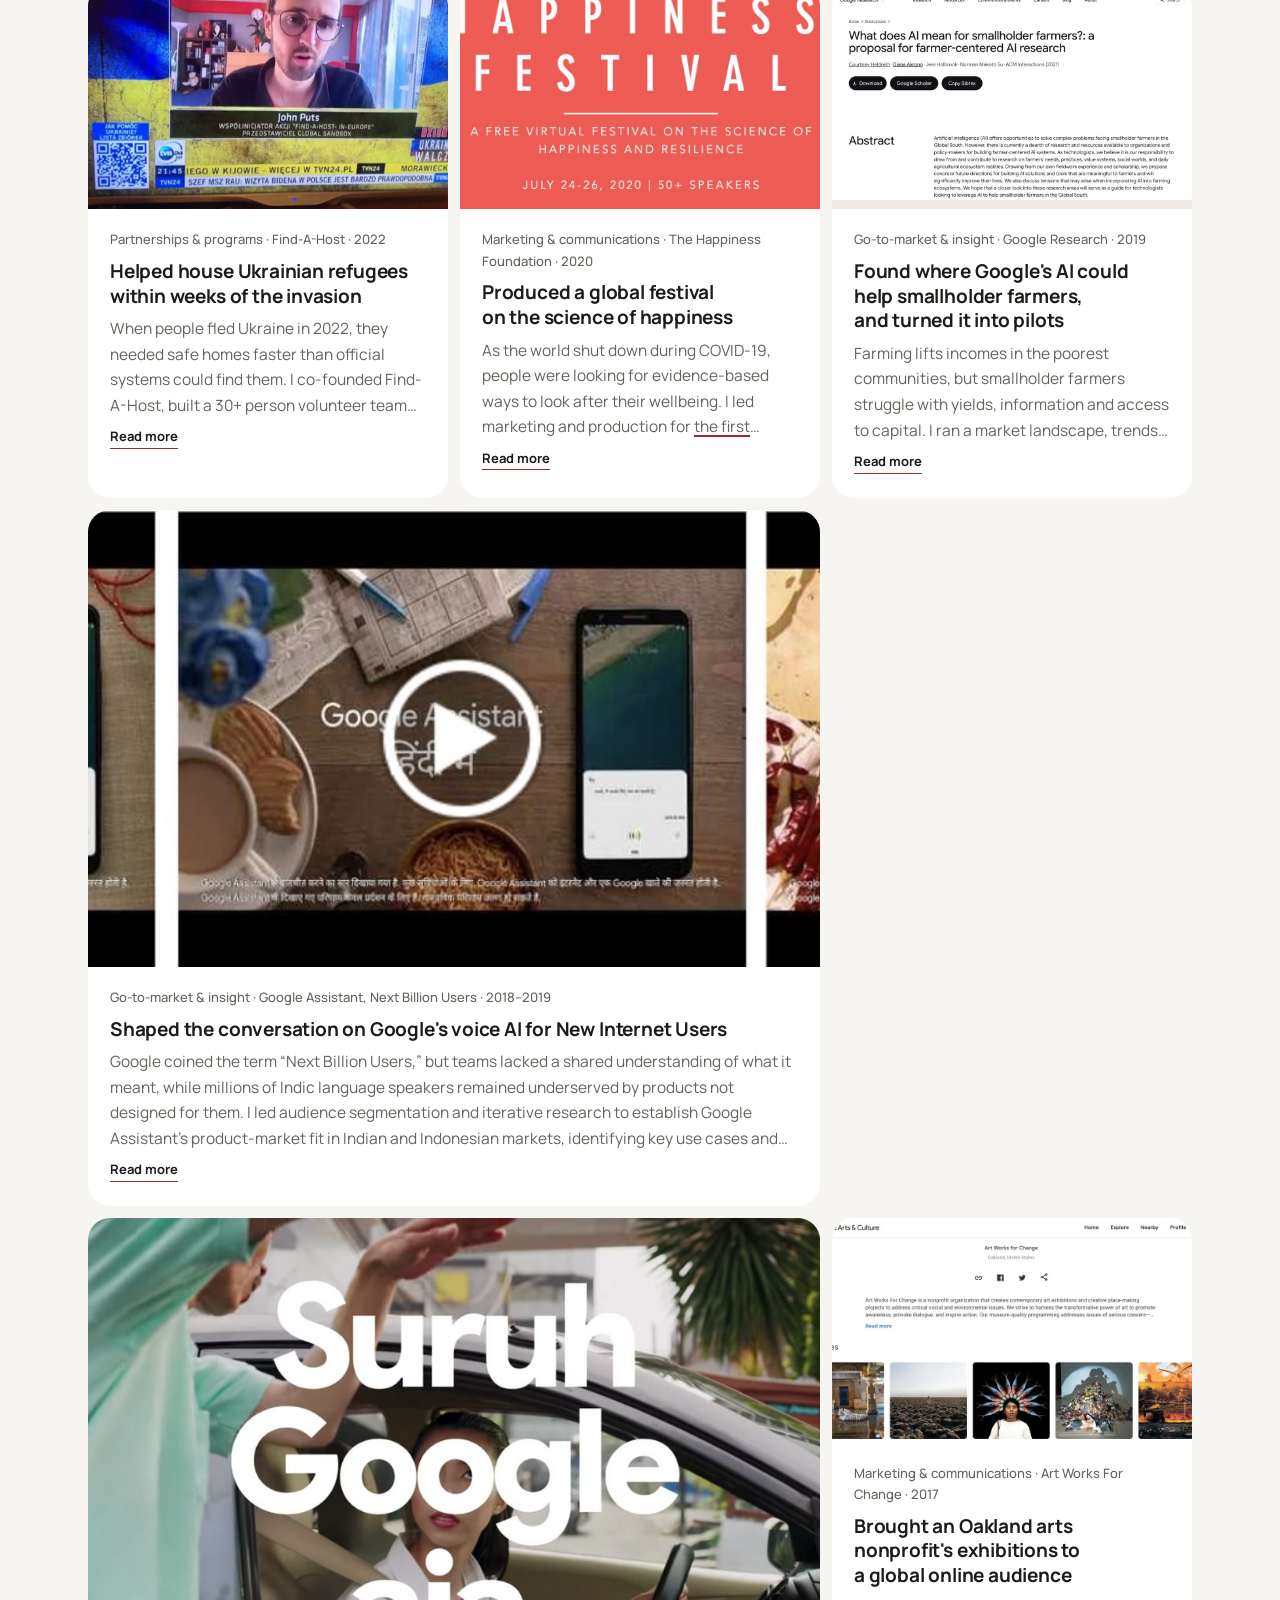
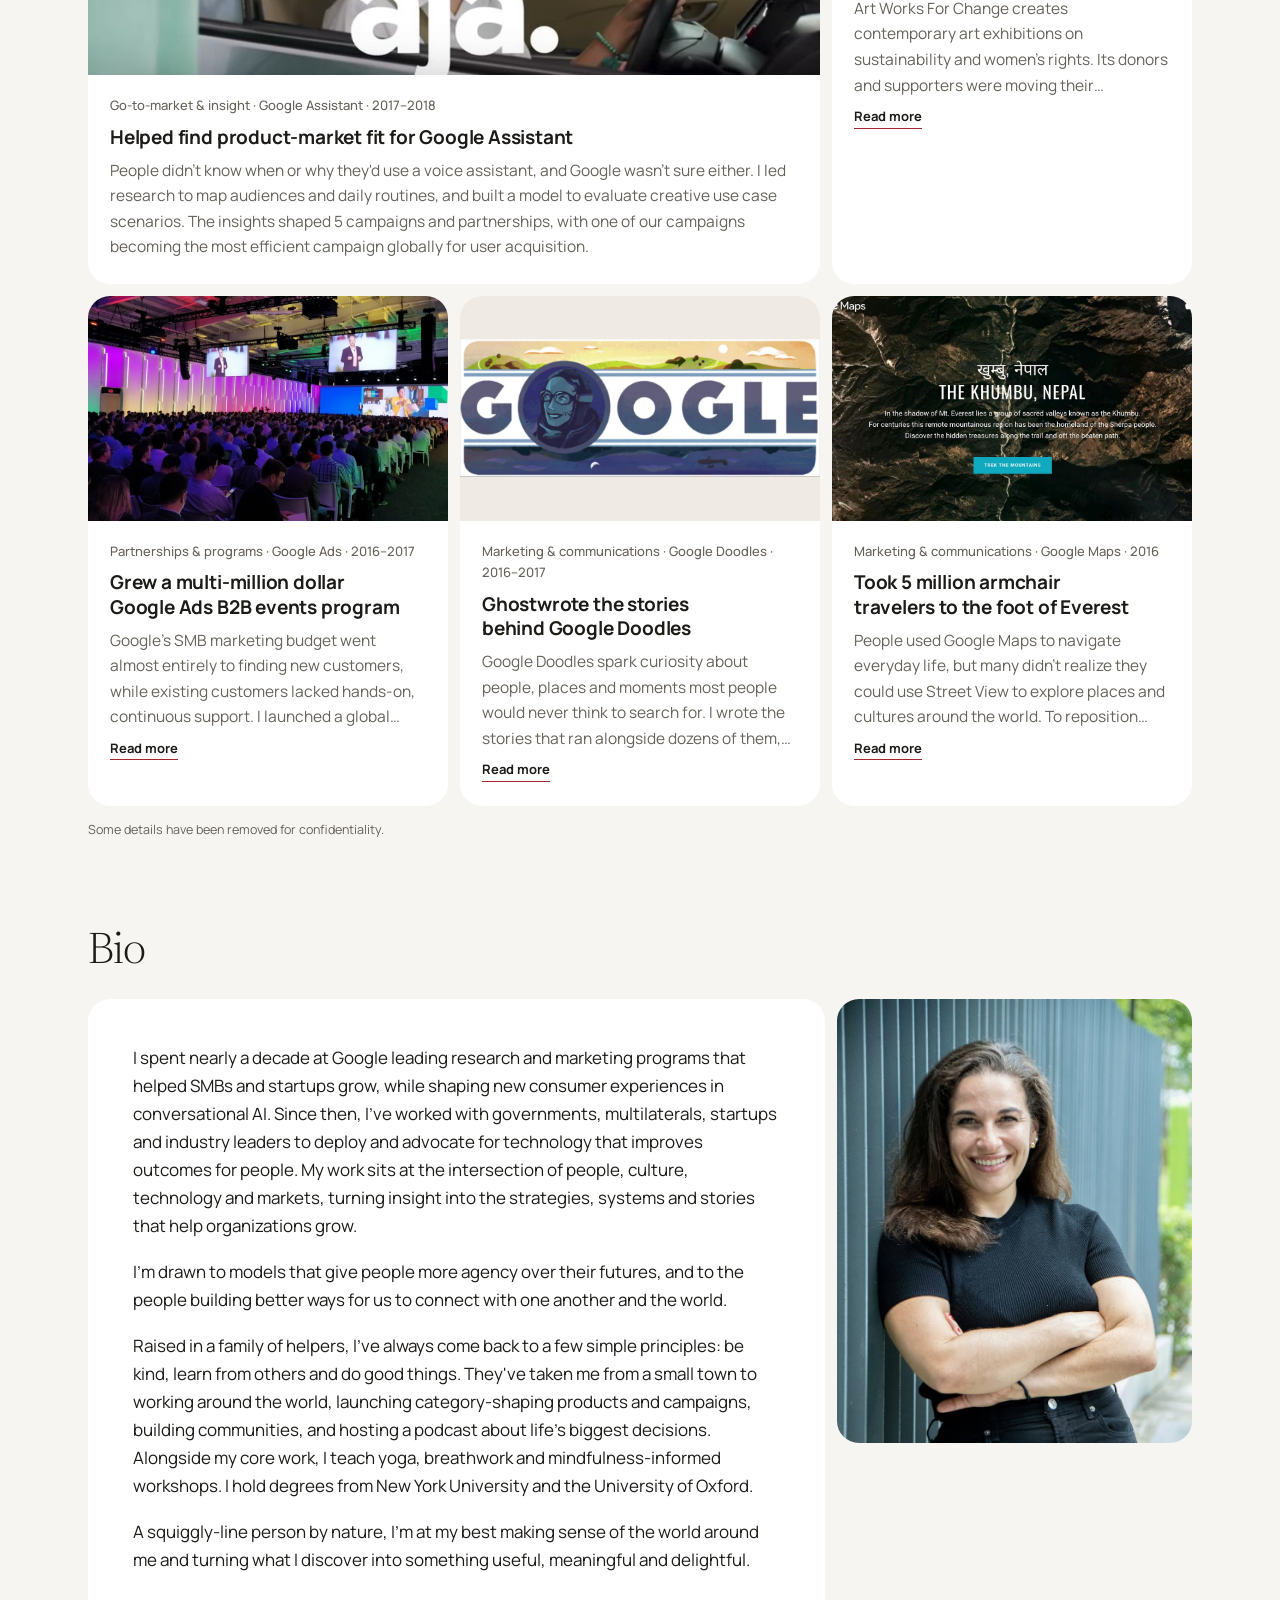
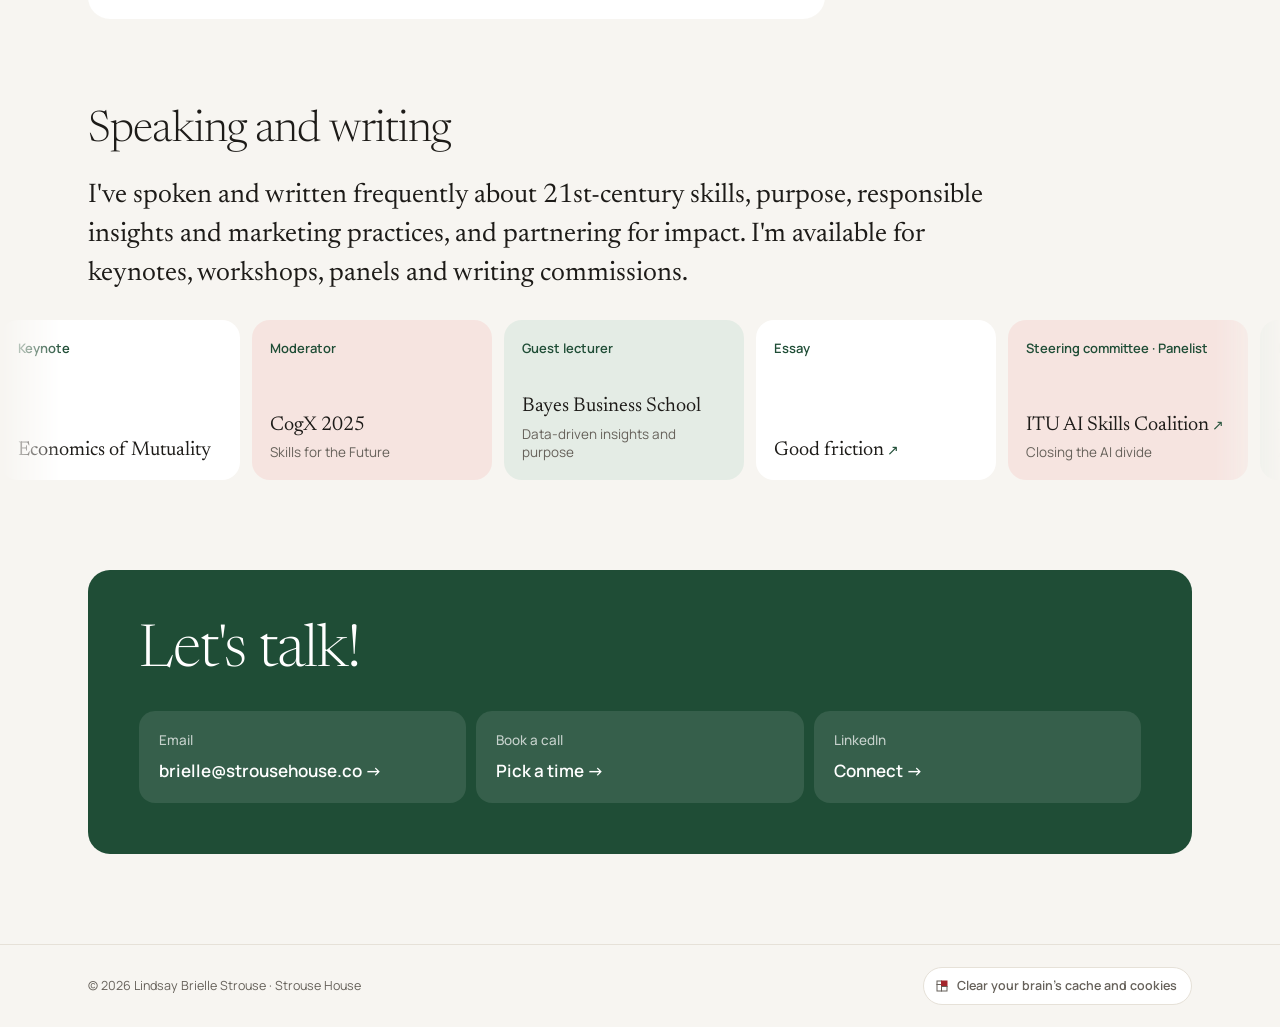
==== commit 69cefc88: "Add COG case study (placeholder image, do not merge yet) Co-Authored-By: Claude Opus 5.5 <noreply@an" ====
--- a/index.html
+++ b/index.html
@@ -4,17 +4,17 @@
 <title>Lindsay Brielle Strouse</title>
 <meta charset="utf-8">
 <meta name="viewport" content="width=device-width, initial-scale=1, viewport-fit=cover">
-<meta name="description" content="I help people see themselves in what’s being built, and take part in building it. GTM, narrative design, and partnerships for founders and organizations bringing new ideas and technology to life.">
+<meta name="description" content="Helping organizations translate insights into strategies and narratives that drive business growth and meaningful impact. Fractional marketing, GTM and special project leadership.">
 <link rel="canonical" href="https://strousehouse.co/">
 <meta property="og:type" content="website">
 <meta property="og:site_name" content="Lindsay Brielle Strouse">
 <meta property="og:url" content="https://strousehouse.co/">
 <meta property="og:title" content="Lindsay Brielle Strouse">
-<meta property="og:description" content="I help people see themselves in what’s being built, and take part in building it. GTM, narrative design, and partnerships for founders and organizations bringing new ideas and technology to life.">
+<meta property="og:description" content="Helping organizations translate insights into strategies and narratives that drive business growth and meaningful impact. Fractional marketing, GTM and special project leadership.">
 <meta property="og:image" content="https://strousehouse.co/assets/img/og-card.jpg">
 <meta property="og:image:width" content="1200">
 <meta property="og:image:height" content="630">
-<meta property="og:image:alt" content="Lindsay Brielle Strouse: I help people see themselves in what’s being built, and take part in building it">
+<meta property="og:image:alt" content="Lindsay Brielle Strouse: helping organizations translate insights into strategies and narratives">
 <meta name="twitter:card" content="summary_large_image">
 <meta name="twitter:image" content="https://strousehouse.co/assets/img/og-card.jpg">
 <link rel="icon" href="/favicon.ico" sizes="48x48">
@@ -95,8 +95,8 @@
   <section class="hero" id="top">
     <div class="wrap hero-grid">
       <div class="hero-copy">
-        <h1>I help people see themselves in what’s being built, and take part in building it.</h1>
-        <p class="tagline">GTM, narrative design, and partnerships for founders and organizations bringing new ideas and technology to life.</p>
+        <h1>Helping organizations translate insights into strategies and narratives that drive business growth and meaningful impact.</h1>
+        <p class="tagline">Fractional marketing, GTM and special project leadership</p>
         <div class="btn-row">
           <a class="btn" href="#contact">Get in touch</a>
           <a class="btn ghost" href="#work">See past work</a>
@@ -148,6 +148,14 @@
       </div>
 
       <div class="cards" id="work-list">
+        <article class="card project wide" data-cat="insight">
+          <div class="media"><img src="assets/img/work-cog.jpg" alt="COG brain health drinks" loading="lazy"></div>
+          <div class="body">
+            <span class="cat">Go-to-market &amp; insight · COG · 2026</span>
+            <h3>Helped launch a new brain health brand through the communities that care most about it</h3>
+            <p>Healthy alternative drinks have boomed in recent years and gut health has gone mainstream, while awareness of the ingredients that support brain health was still low. COG set out to build the brain health category with its 2026 launch, starting with the communities that value it most: creatives and knowledge workers. I designed COG's first community engagement strategy and made the introductions behind key brand and distribution partnerships during the launch. These became some of COG's most successful partnerships, including one with Waking Dreams.</p>
+          </div>
+        </article>
         <article class="card project" data-cat="programs">
           <a class="media contain" href="https://www.workwellcards.com/" target="_blank" rel="noopener"><img src="assets/img/work-workwell.jpg" alt="Workwell's Connection Pack card deck" loading="lazy"></a>
           <div class="body">
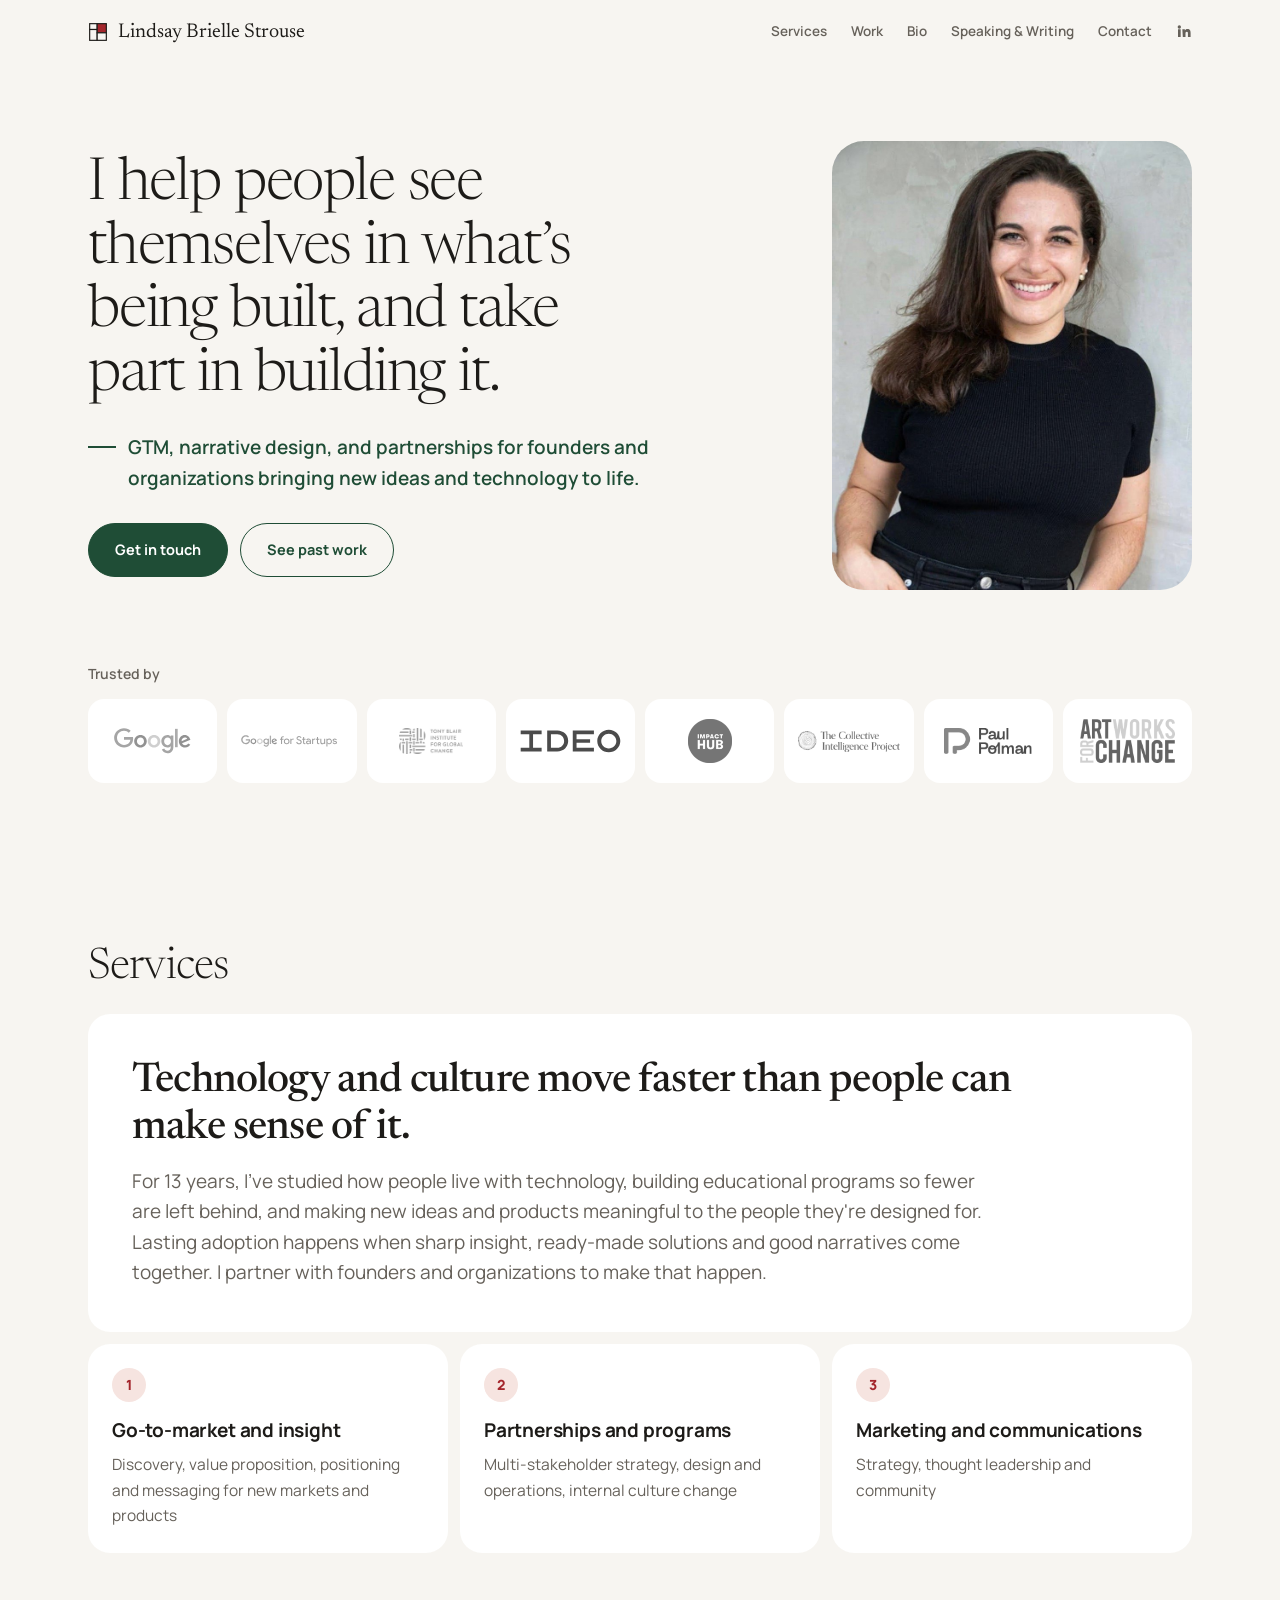
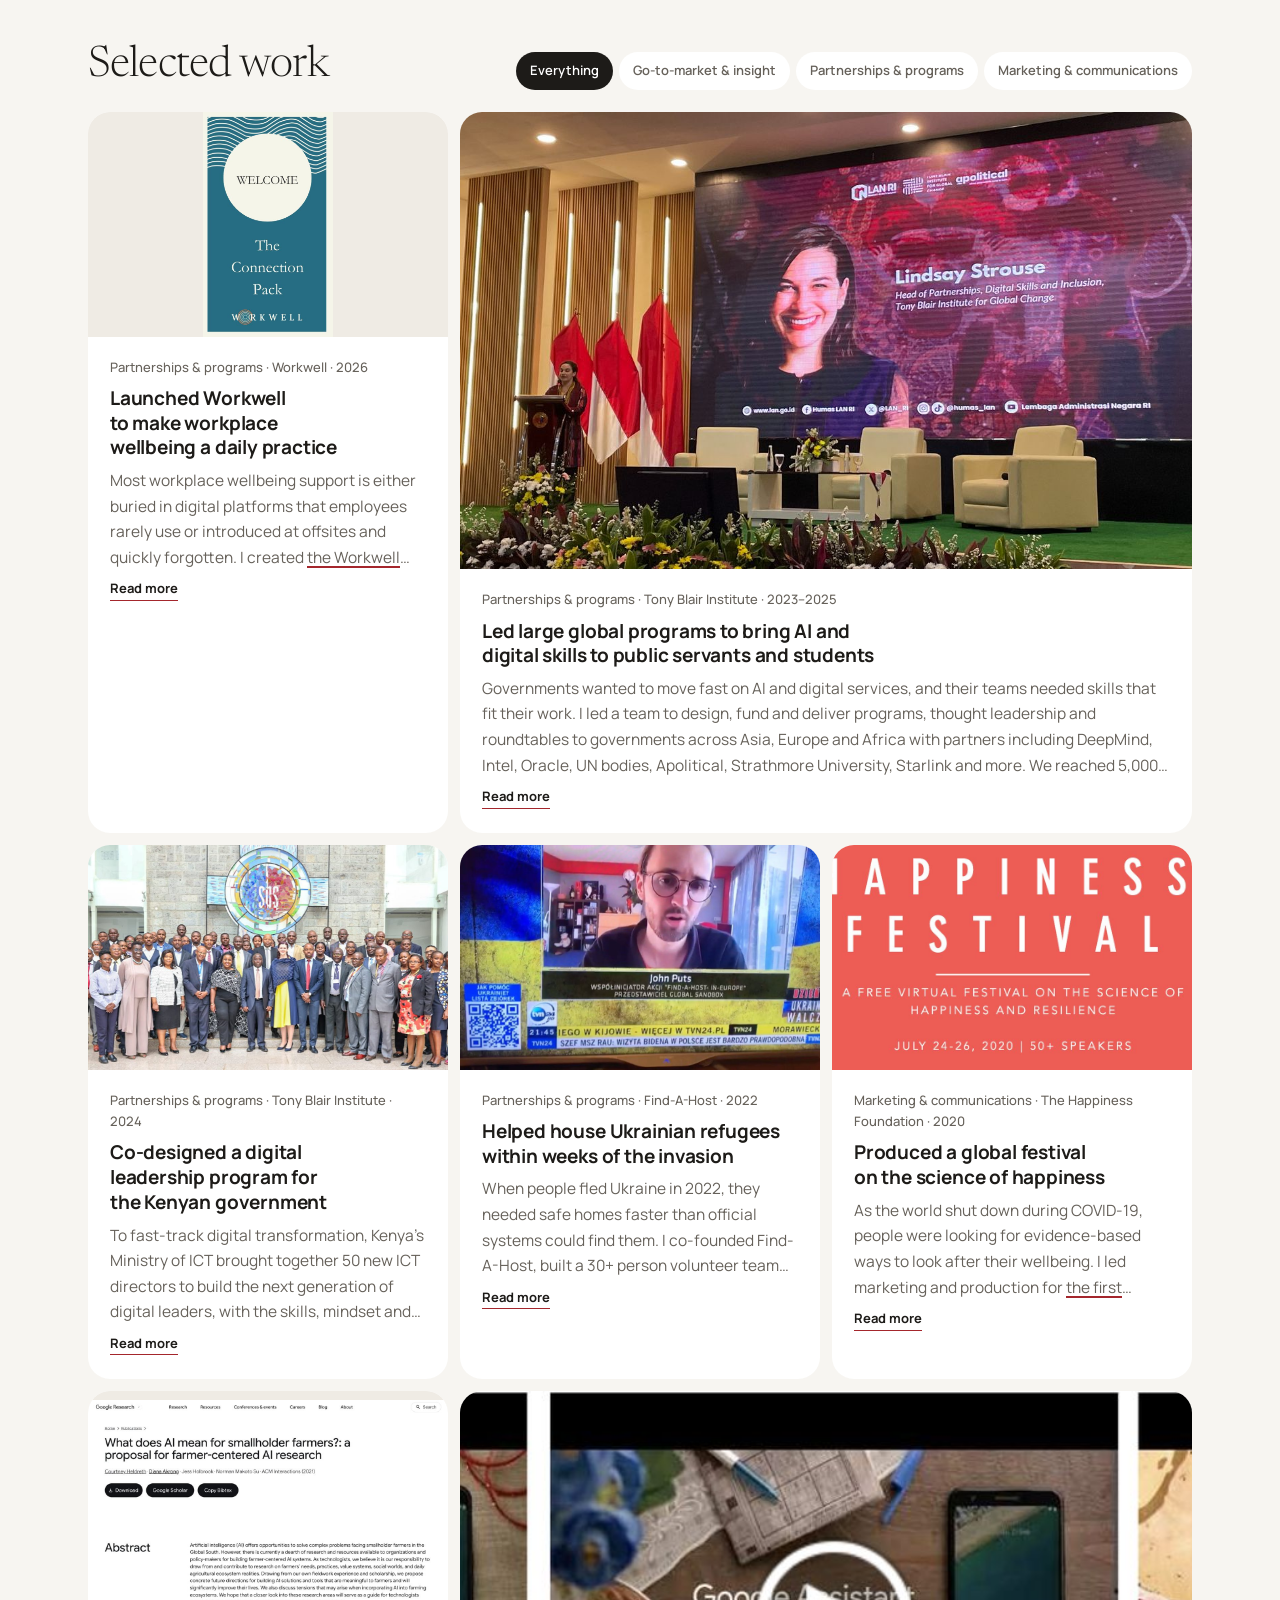
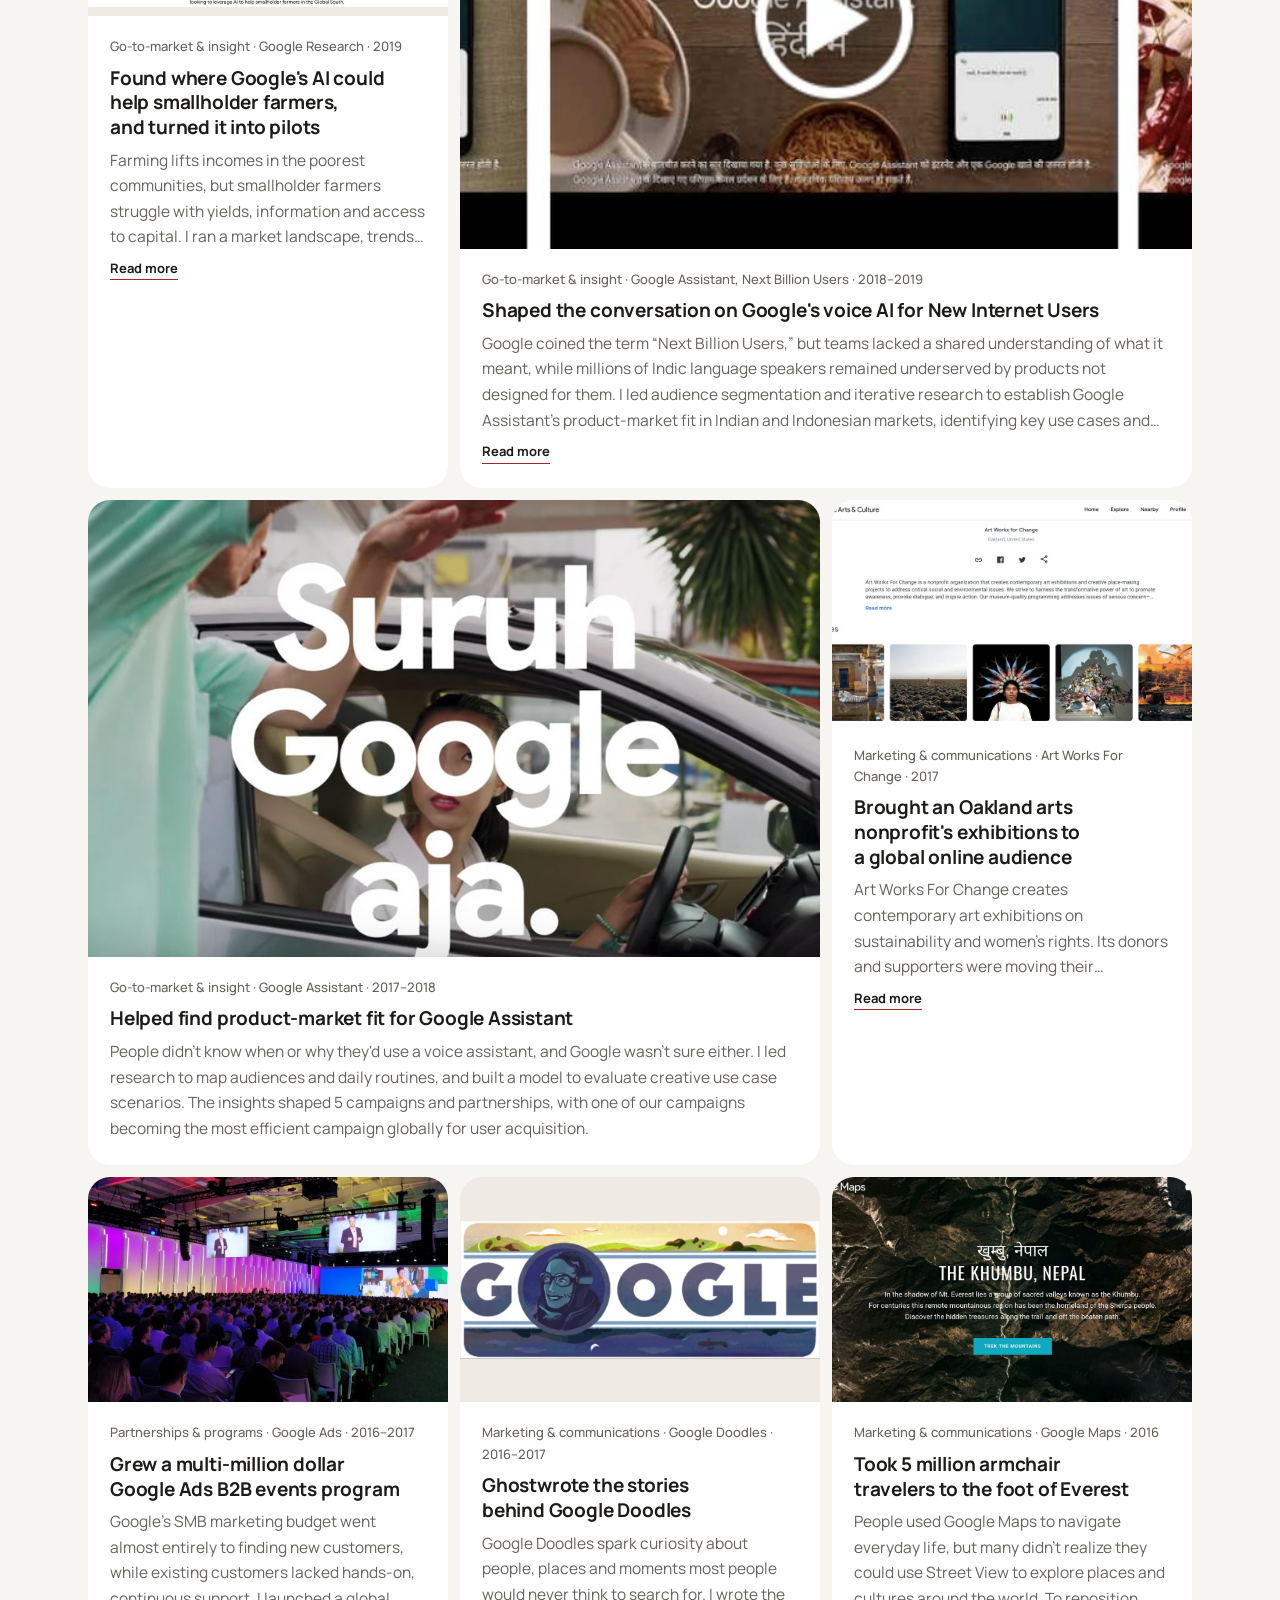
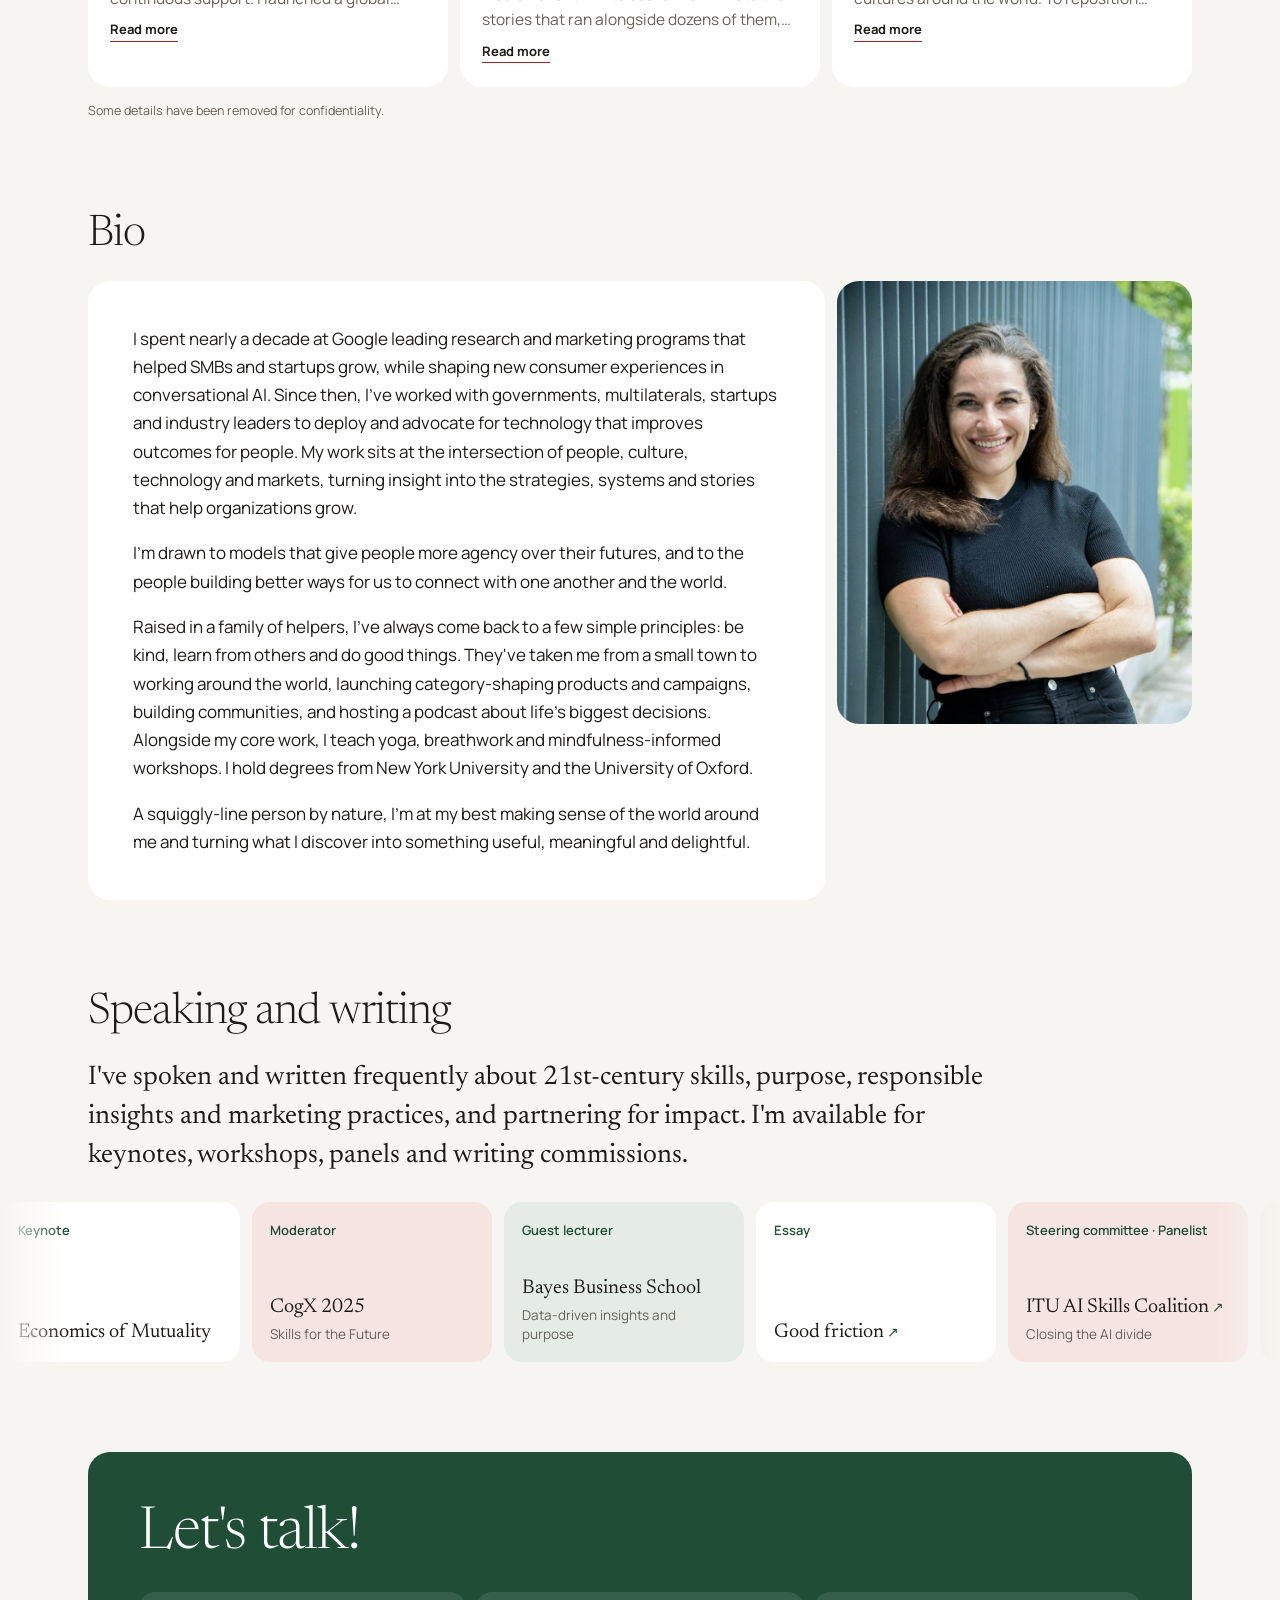
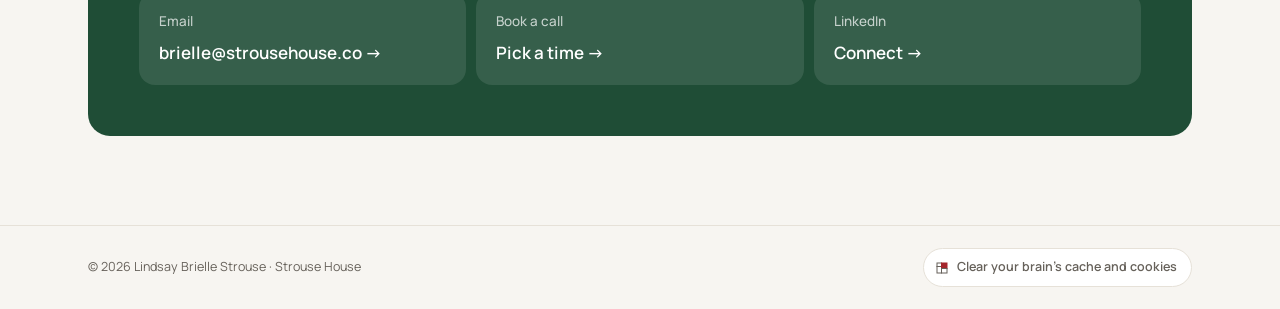
==== commit 6c8462e3: "New hero line and subhead (#1) New hero: I help people see themselves in what's being built, and tak" ====
--- a/index.html
+++ b/index.html
@@ -4,17 +4,17 @@
 <title>Lindsay Brielle Strouse</title>
 <meta charset="utf-8">
 <meta name="viewport" content="width=device-width, initial-scale=1, viewport-fit=cover">
-<meta name="description" content="Helping organizations translate insights into strategies and narratives that drive business growth and meaningful impact. Fractional marketing, GTM and special project leadership.">
+<meta name="description" content="I help people see themselves in what’s being built, and take part in building it. GTM, narrative design, and partnerships for founders and organizations bringing new ideas and technology to life.">
 <link rel="canonical" href="https://strousehouse.co/">
 <meta property="og:type" content="website">
 <meta property="og:site_name" content="Lindsay Brielle Strouse">
 <meta property="og:url" content="https://strousehouse.co/">
 <meta property="og:title" content="Lindsay Brielle Strouse">
-<meta property="og:description" content="Helping organizations translate insights into strategies and narratives that drive business growth and meaningful impact. Fractional marketing, GTM and special project leadership.">
+<meta property="og:description" content="I help people see themselves in what’s being built, and take part in building it. GTM, narrative design, and partnerships for founders and organizations bringing new ideas and technology to life.">
 <meta property="og:image" content="https://strousehouse.co/assets/img/og-card.jpg">
 <meta property="og:image:width" content="1200">
 <meta property="og:image:height" content="630">
-<meta property="og:image:alt" content="Lindsay Brielle Strouse: helping organizations translate insights into strategies and narratives">
+<meta property="og:image:alt" content="Lindsay Brielle Strouse: I help people see themselves in what’s being built, and take part in building it">
 <meta name="twitter:card" content="summary_large_image">
 <meta name="twitter:image" content="https://strousehouse.co/assets/img/og-card.jpg">
 <link rel="icon" href="/favicon.ico" sizes="48x48">
@@ -95,8 +95,8 @@
   <section class="hero" id="top">
     <div class="wrap hero-grid">
       <div class="hero-copy">
-        <h1>Helping organizations translate insights into strategies and narratives that drive business growth and meaningful impact.</h1>
-        <p class="tagline">Fractional marketing, GTM and special project leadership</p>
+        <h1>I help people see themselves in what’s being built, and take part in building it.</h1>
+        <p class="tagline">GTM, narrative design, and partnerships for founders and organizations bringing new ideas and technology to life.</p>
         <div class="btn-row">
           <a class="btn" href="#contact">Get in touch</a>
           <a class="btn ghost" href="#work">See past work</a>
@@ -148,14 +148,6 @@
       </div>
 
       <div class="cards" id="work-list">
-        <article class="card project wide" data-cat="insight">
-          <div class="media"><img src="assets/img/work-cog.jpg" alt="COG brain health drinks" loading="lazy"></div>
-          <div class="body">
-            <span class="cat">Go-to-market &amp; insight · COG · 2026</span>
-            <h3>Helped launch a new brain health brand through the communities that care most about it</h3>
-            <p>Healthy alternative drinks have boomed in recent years and gut health has gone mainstream, while awareness of the ingredients that support brain health was still low. COG set out to build the brain health category with its 2026 launch, starting with the communities that value it most: creatives and knowledge workers. I designed COG's first community engagement strategy and made the introductions behind key brand and distribution partnerships during the launch. These became some of COG's most successful partnerships, including one with Waking Dreams.</p>
-          </div>
-        </article>
         <article class="card project" data-cat="programs">
           <a class="media contain" href="https://www.workwellcards.com/" target="_blank" rel="noopener"><img src="assets/img/work-workwell.jpg" alt="Workwell's Connection Pack card deck" loading="lazy"></a>
           <div class="body">
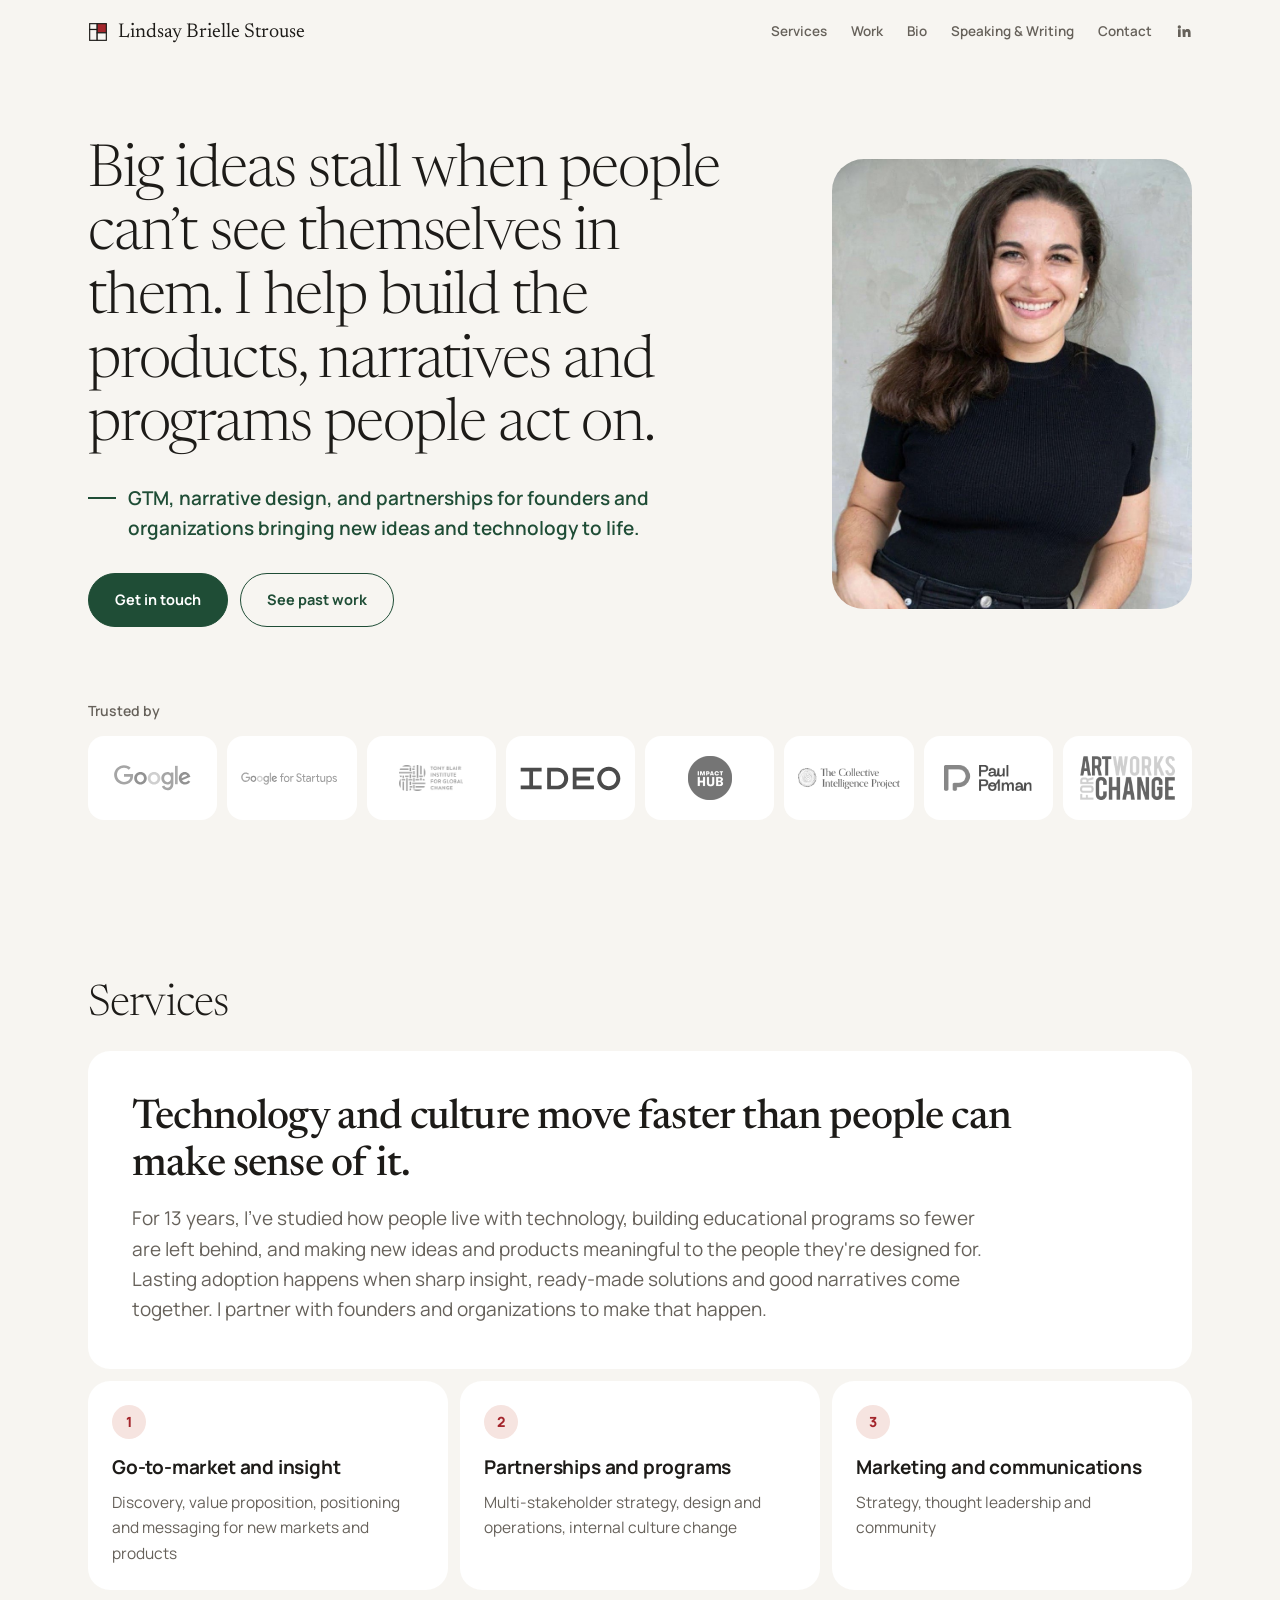
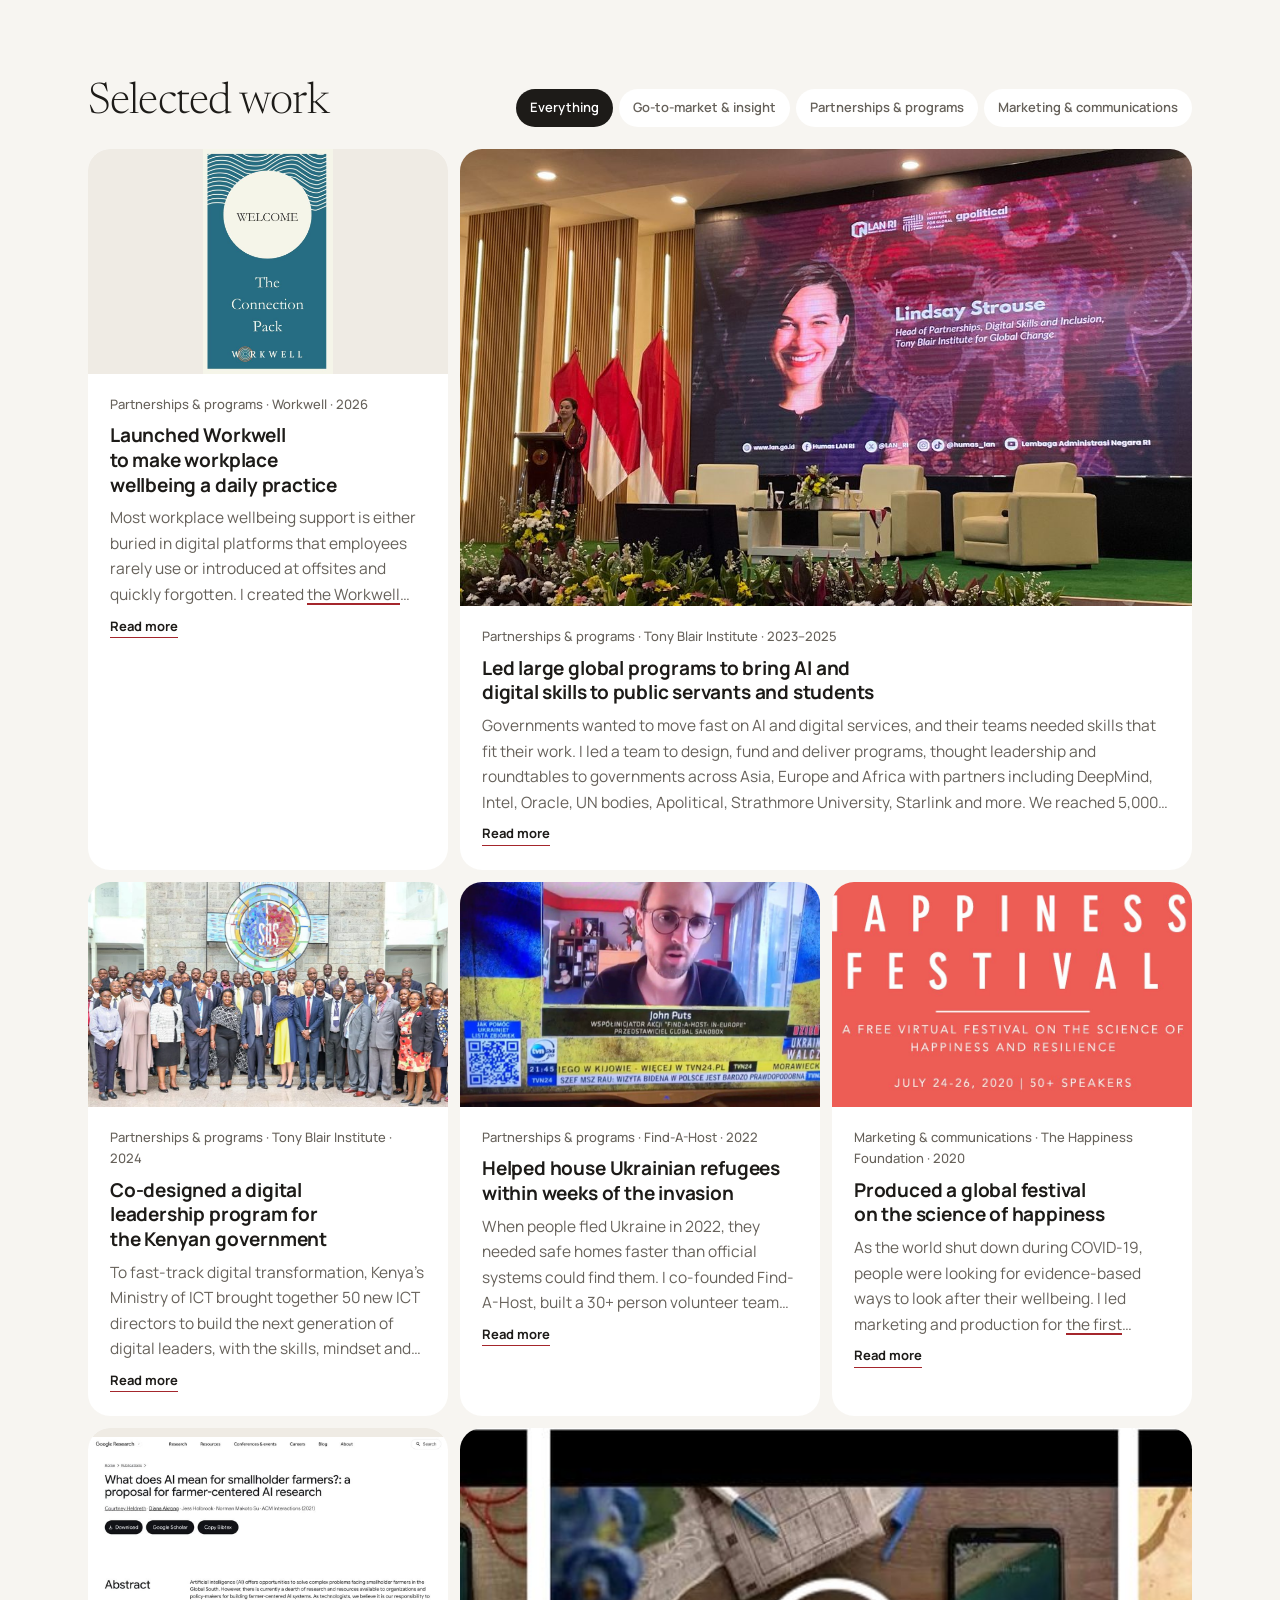
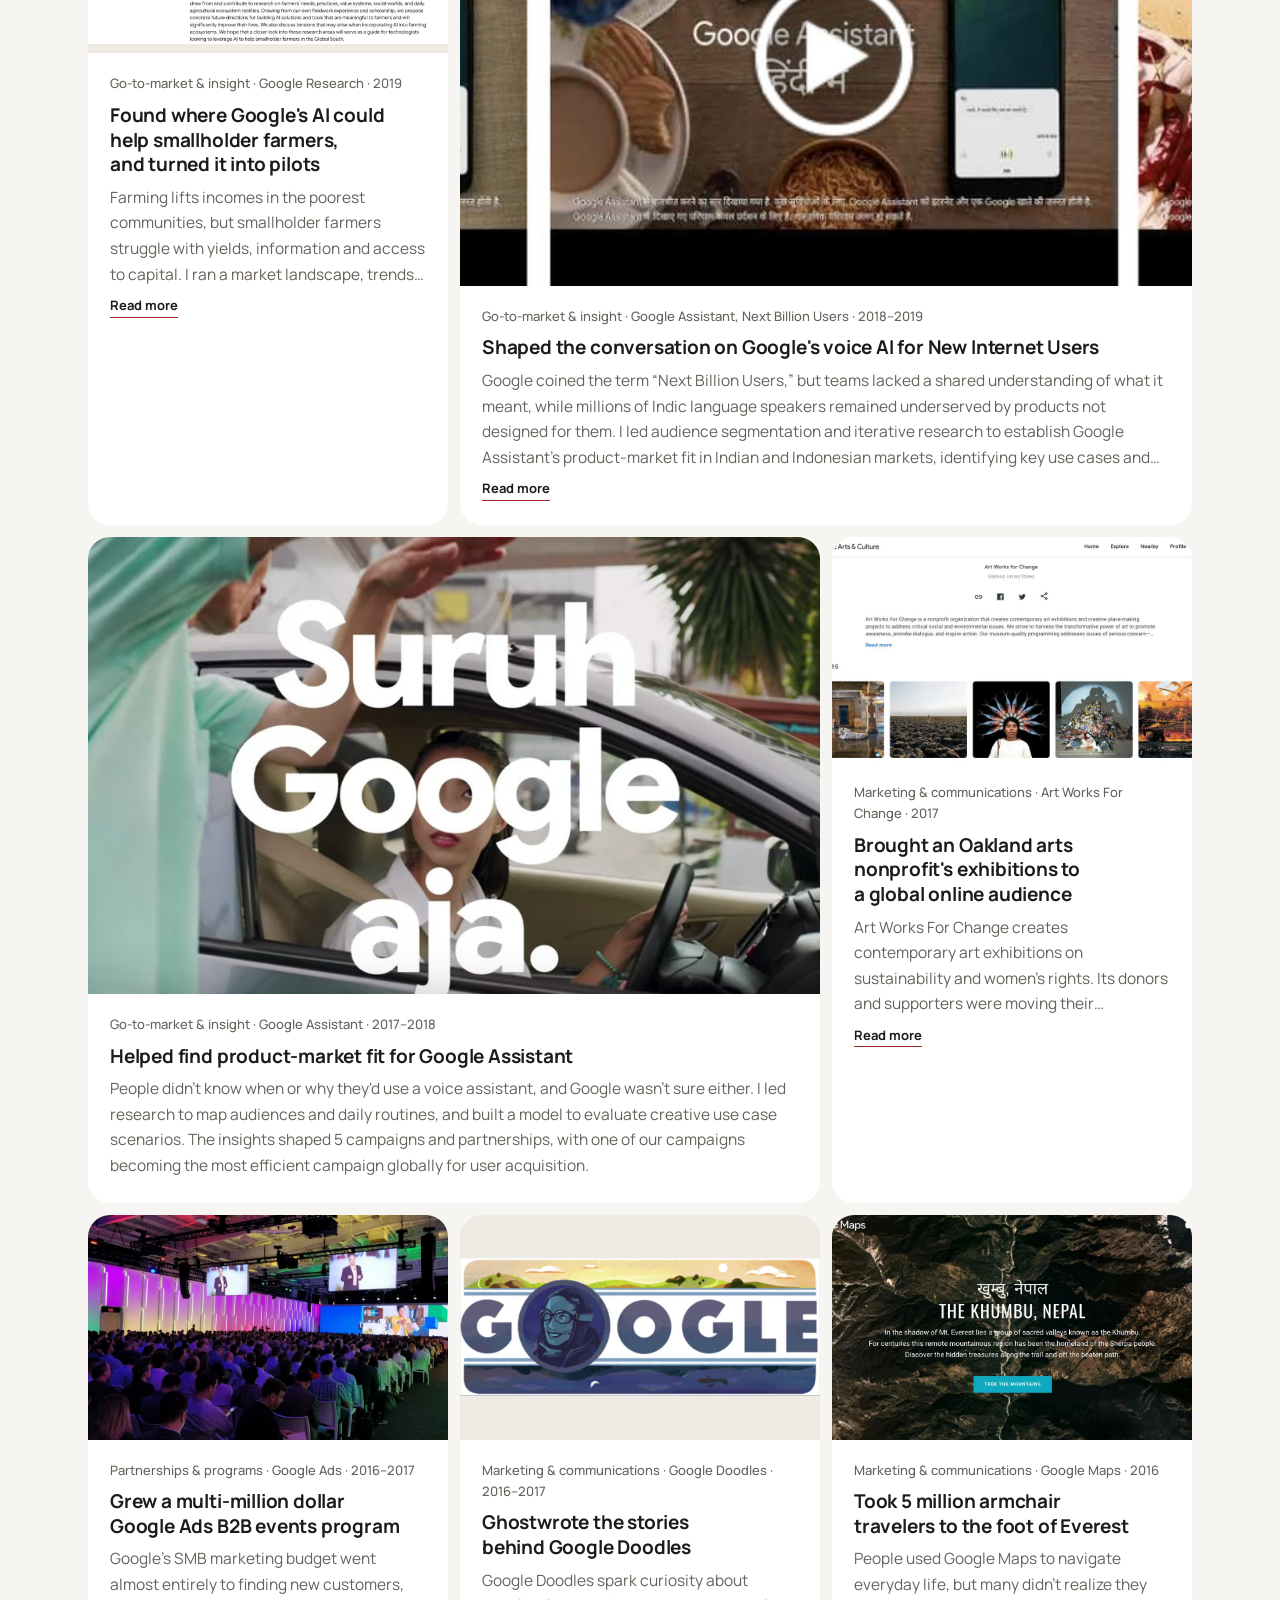
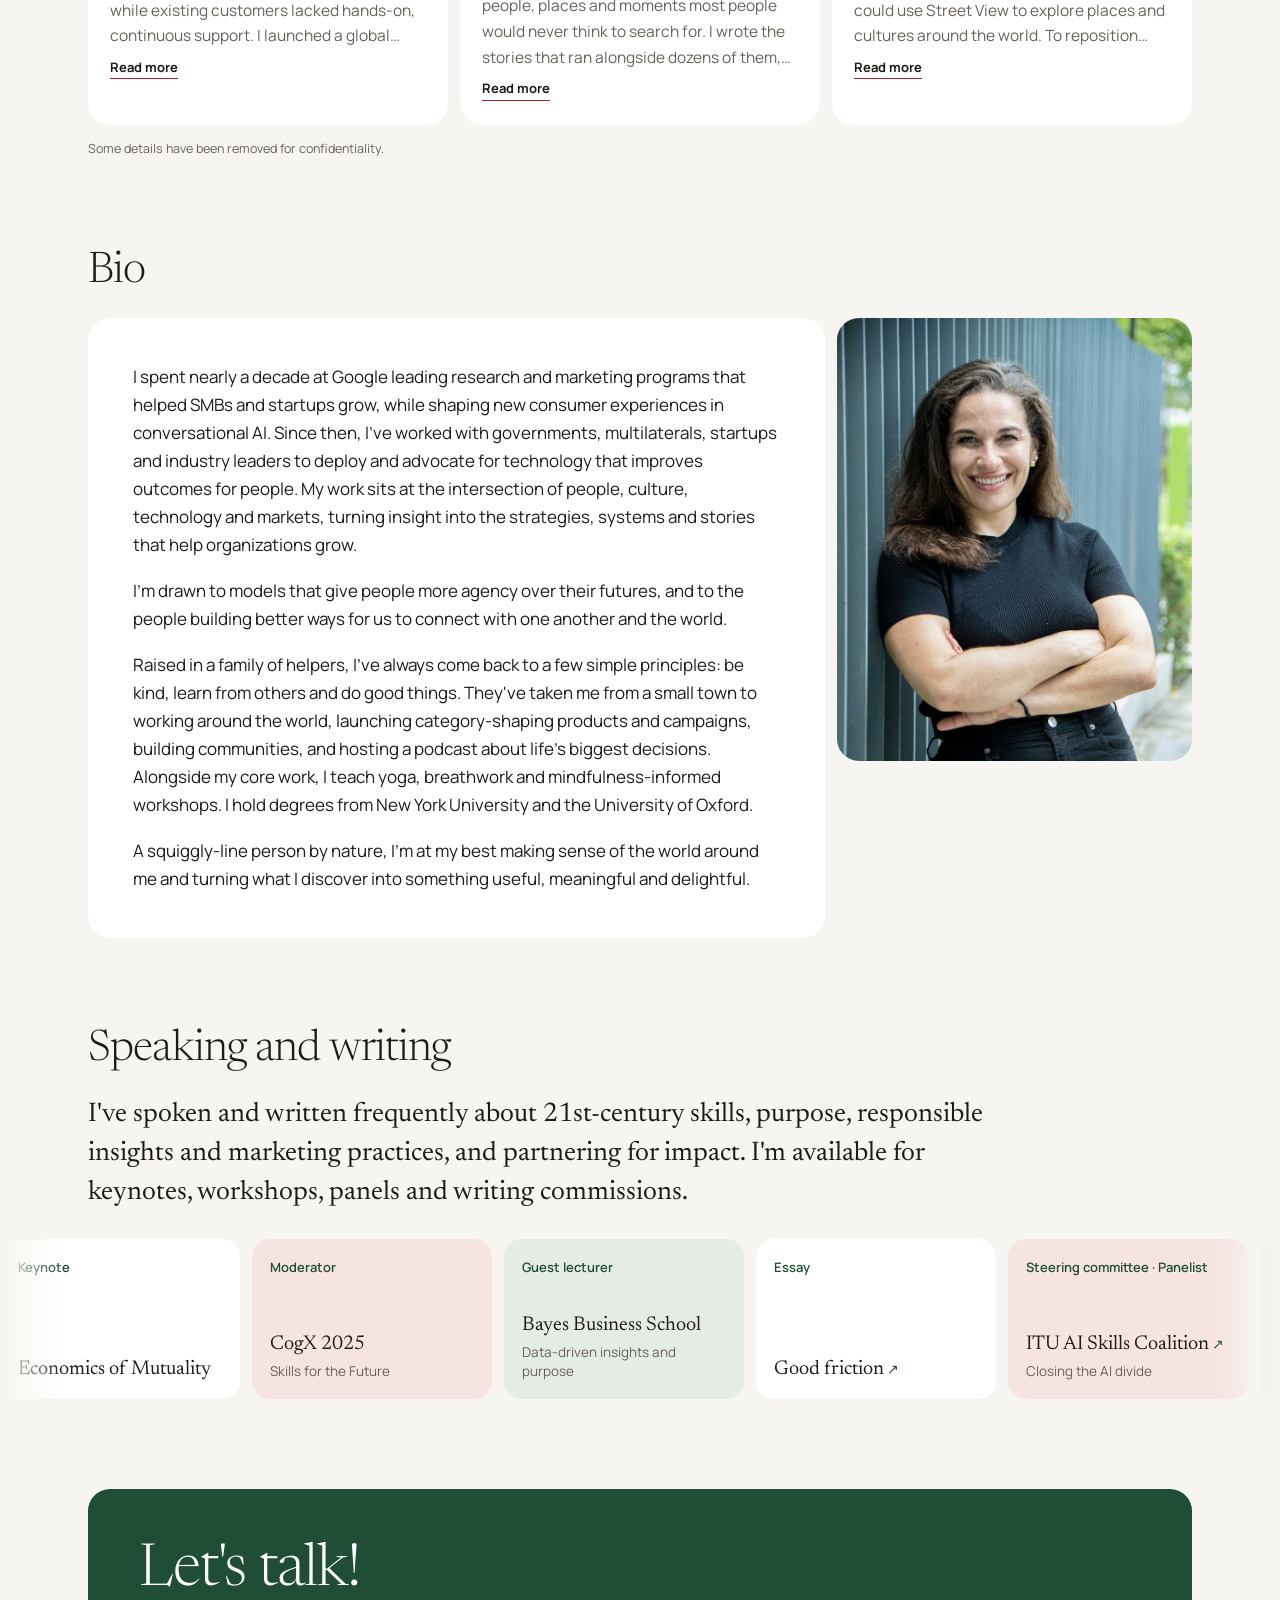
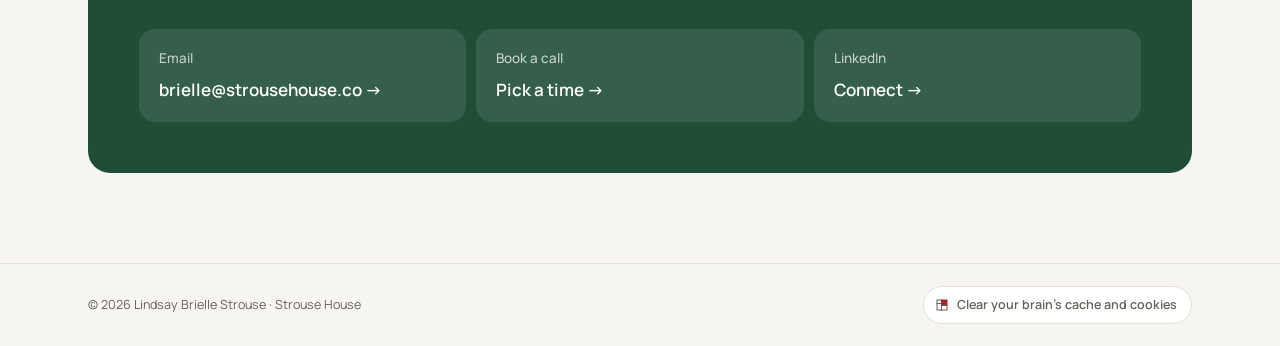
==== commit 63775496: "Sharpen hero line: Big ideas stall when people can't see themselves in them Updates the h1, meta and" ====
--- a/index.html
+++ b/index.html
@@ -4,17 +4,17 @@
 <title>Lindsay Brielle Strouse</title>
 <meta charset="utf-8">
 <meta name="viewport" content="width=device-width, initial-scale=1, viewport-fit=cover">
-<meta name="description" content="I help people see themselves in what’s being built, and take part in building it. GTM, narrative design, and partnerships for founders and organizations bringing new ideas and technology to life.">
+<meta name="description" content="Big ideas stall when people can’t see themselves in them. I help build the products, narratives and programs people act on. GTM, narrative design, and partnerships for founders and organizations bringing new ideas and technology to life.">
 <link rel="canonical" href="https://strousehouse.co/">
 <meta property="og:type" content="website">
 <meta property="og:site_name" content="Lindsay Brielle Strouse">
 <meta property="og:url" content="https://strousehouse.co/">
 <meta property="og:title" content="Lindsay Brielle Strouse">
-<meta property="og:description" content="I help people see themselves in what’s being built, and take part in building it. GTM, narrative design, and partnerships for founders and organizations bringing new ideas and technology to life.">
+<meta property="og:description" content="Big ideas stall when people can’t see themselves in them. I help build the products, narratives and programs people act on. GTM, narrative design, and partnerships for founders and organizations bringing new ideas and technology to life.">
 <meta property="og:image" content="https://strousehouse.co/assets/img/og-card.jpg">
 <meta property="og:image:width" content="1200">
 <meta property="og:image:height" content="630">
-<meta property="og:image:alt" content="Lindsay Brielle Strouse: I help people see themselves in what’s being built, and take part in building it">
+<meta property="og:image:alt" content="Lindsay Brielle Strouse: Big ideas stall when people can’t see themselves in them. I help build the products, narratives and programs people act on">
 <meta name="twitter:card" content="summary_large_image">
 <meta name="twitter:image" content="https://strousehouse.co/assets/img/og-card.jpg">
 <link rel="icon" href="/favicon.ico" sizes="48x48">
@@ -95,7 +95,7 @@
   <section class="hero" id="top">
     <div class="wrap hero-grid">
       <div class="hero-copy">
-        <h1>I help people see themselves in what’s being built, and take part in building it.</h1>
+        <h1>Big ideas stall when people can’t see themselves in them. I help build the products, narratives and programs people act on.</h1>
         <p class="tagline">GTM, narrative design, and partnerships for founders and organizations bringing new ideas and technology to life.</p>
         <div class="btn-row">
           <a class="btn" href="#contact">Get in touch</a>
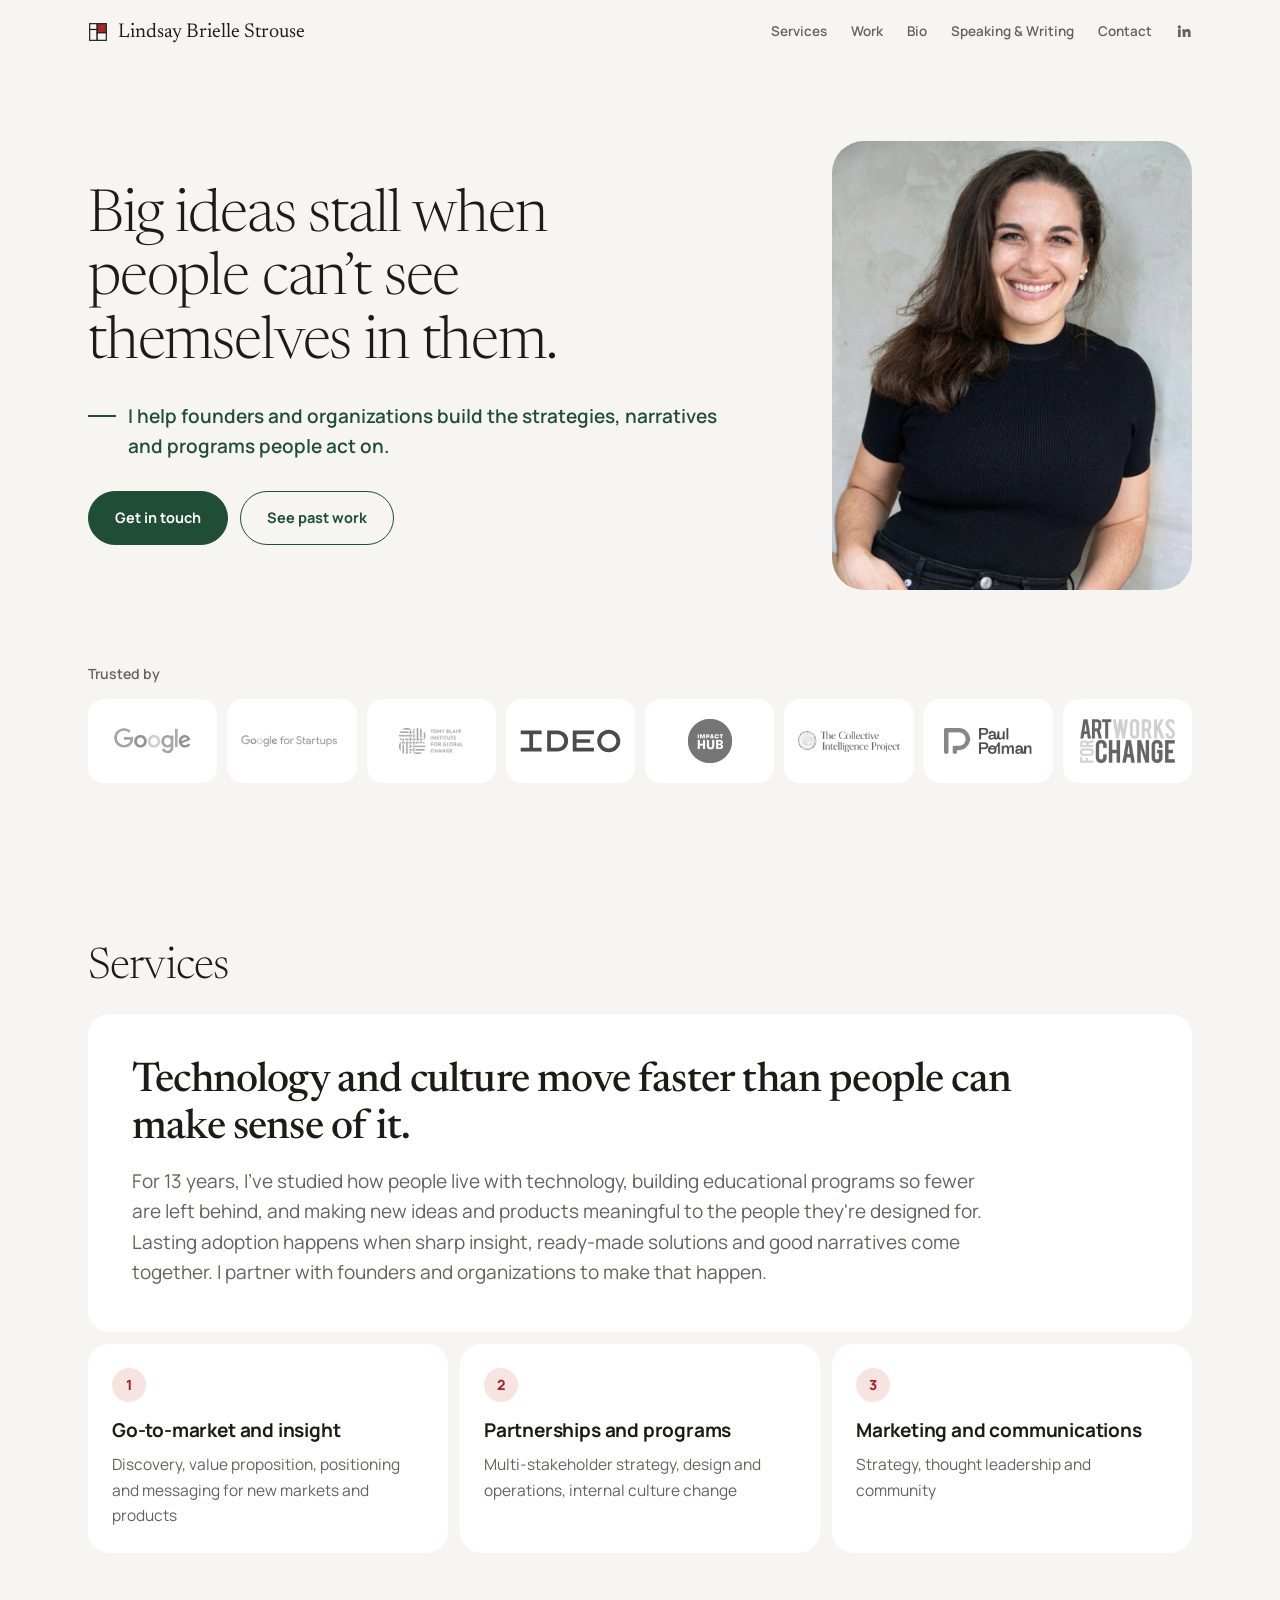
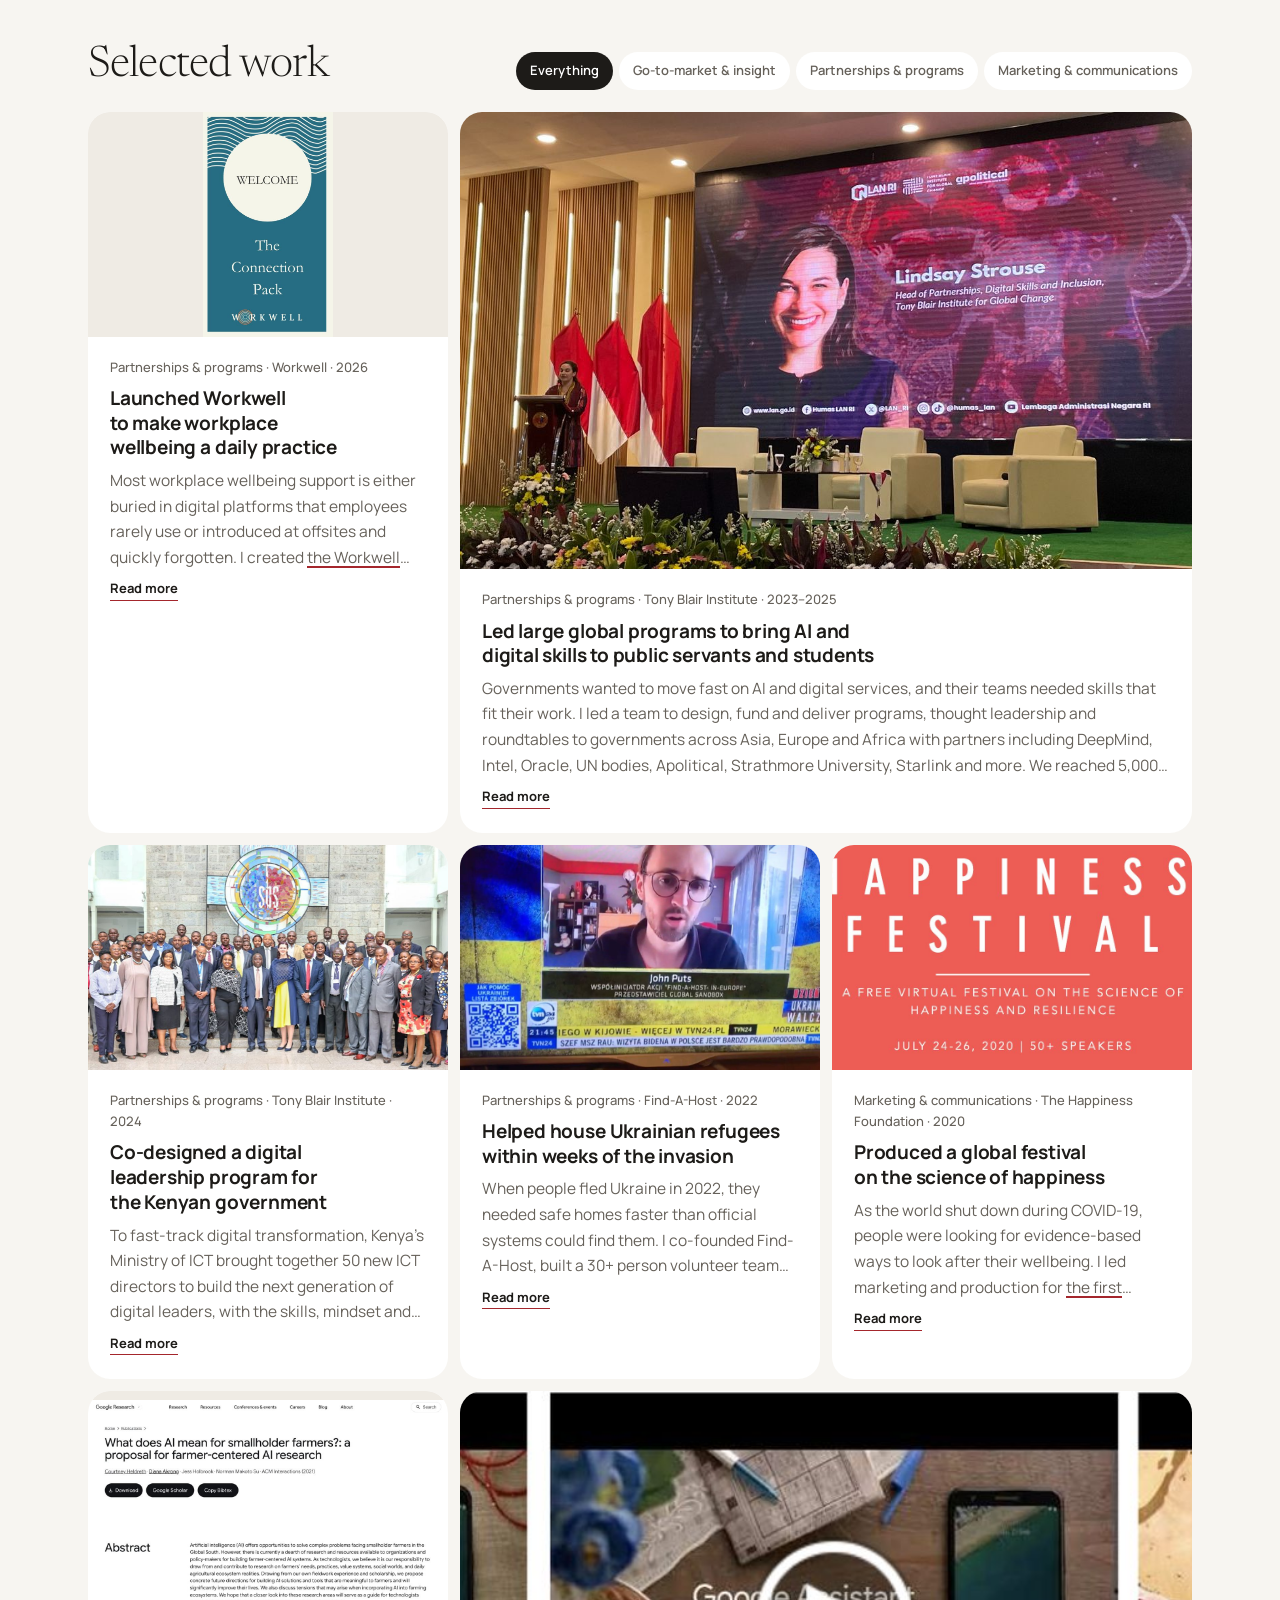
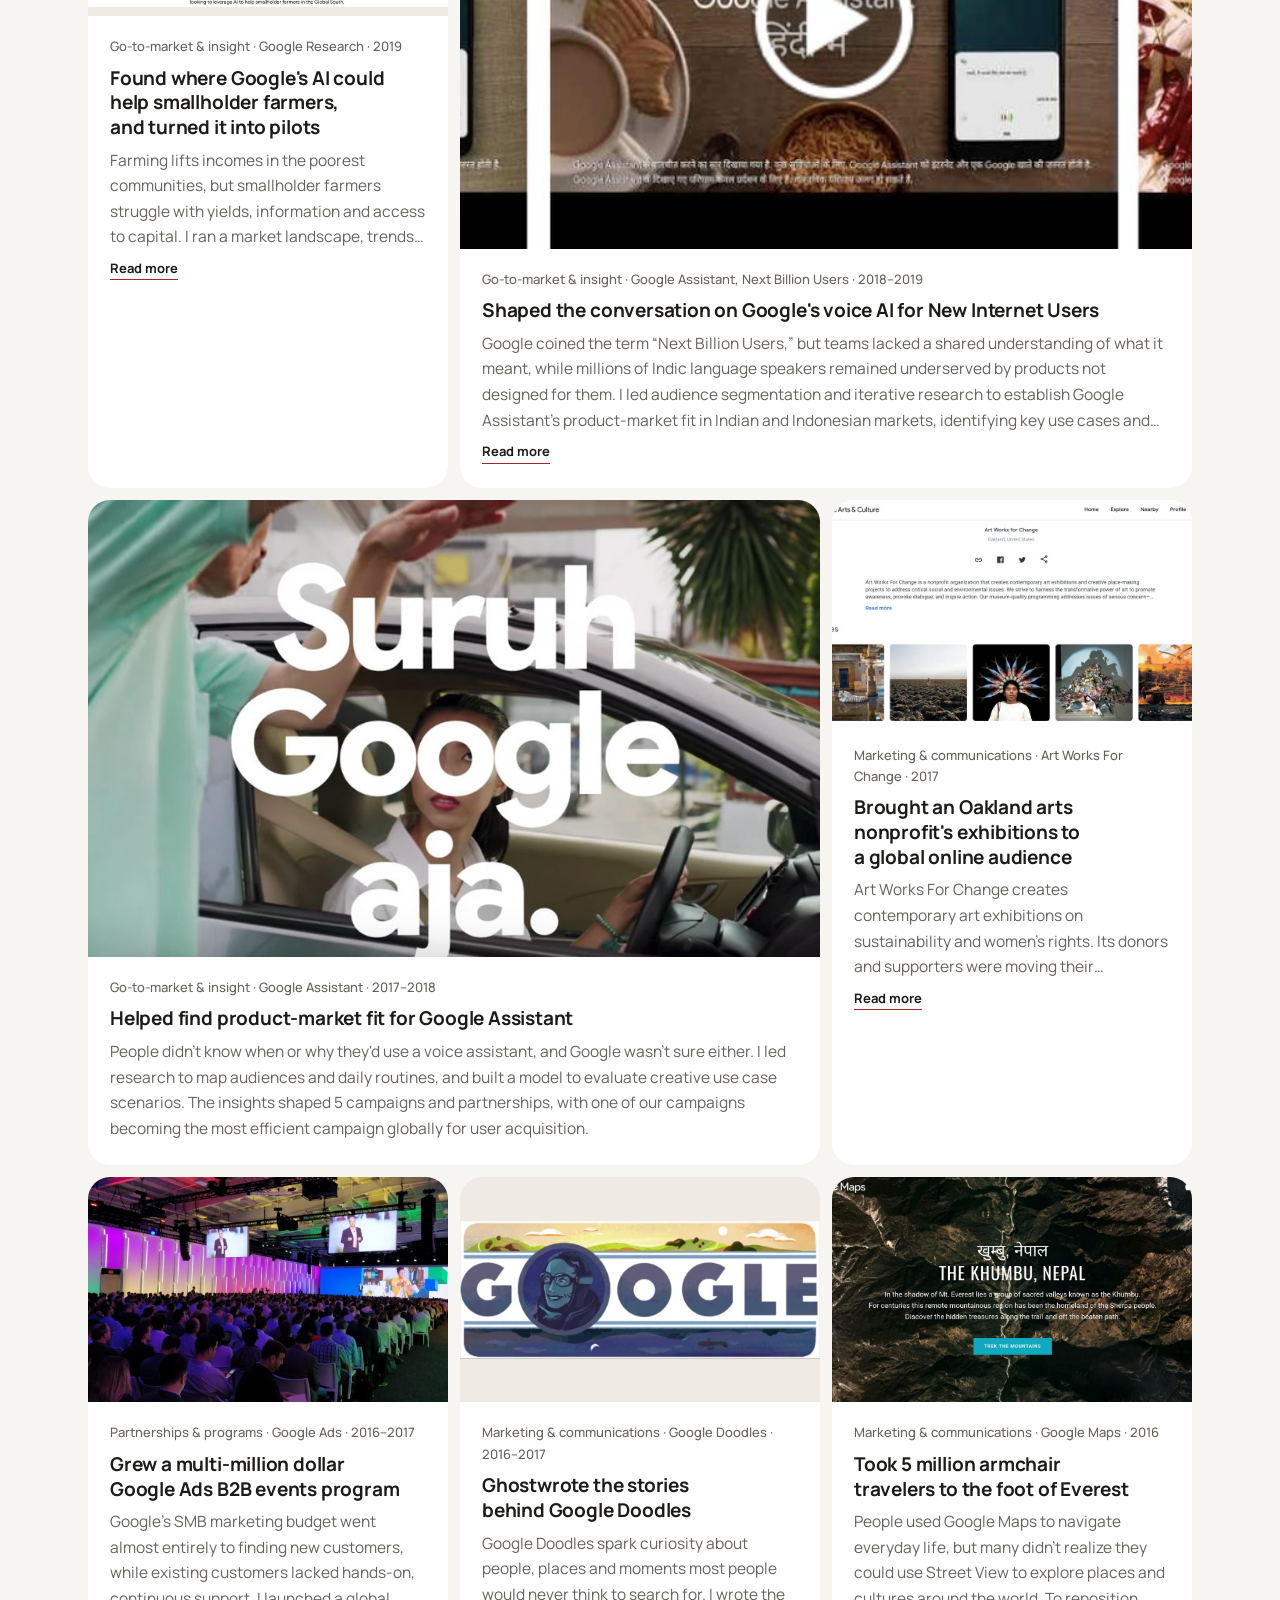
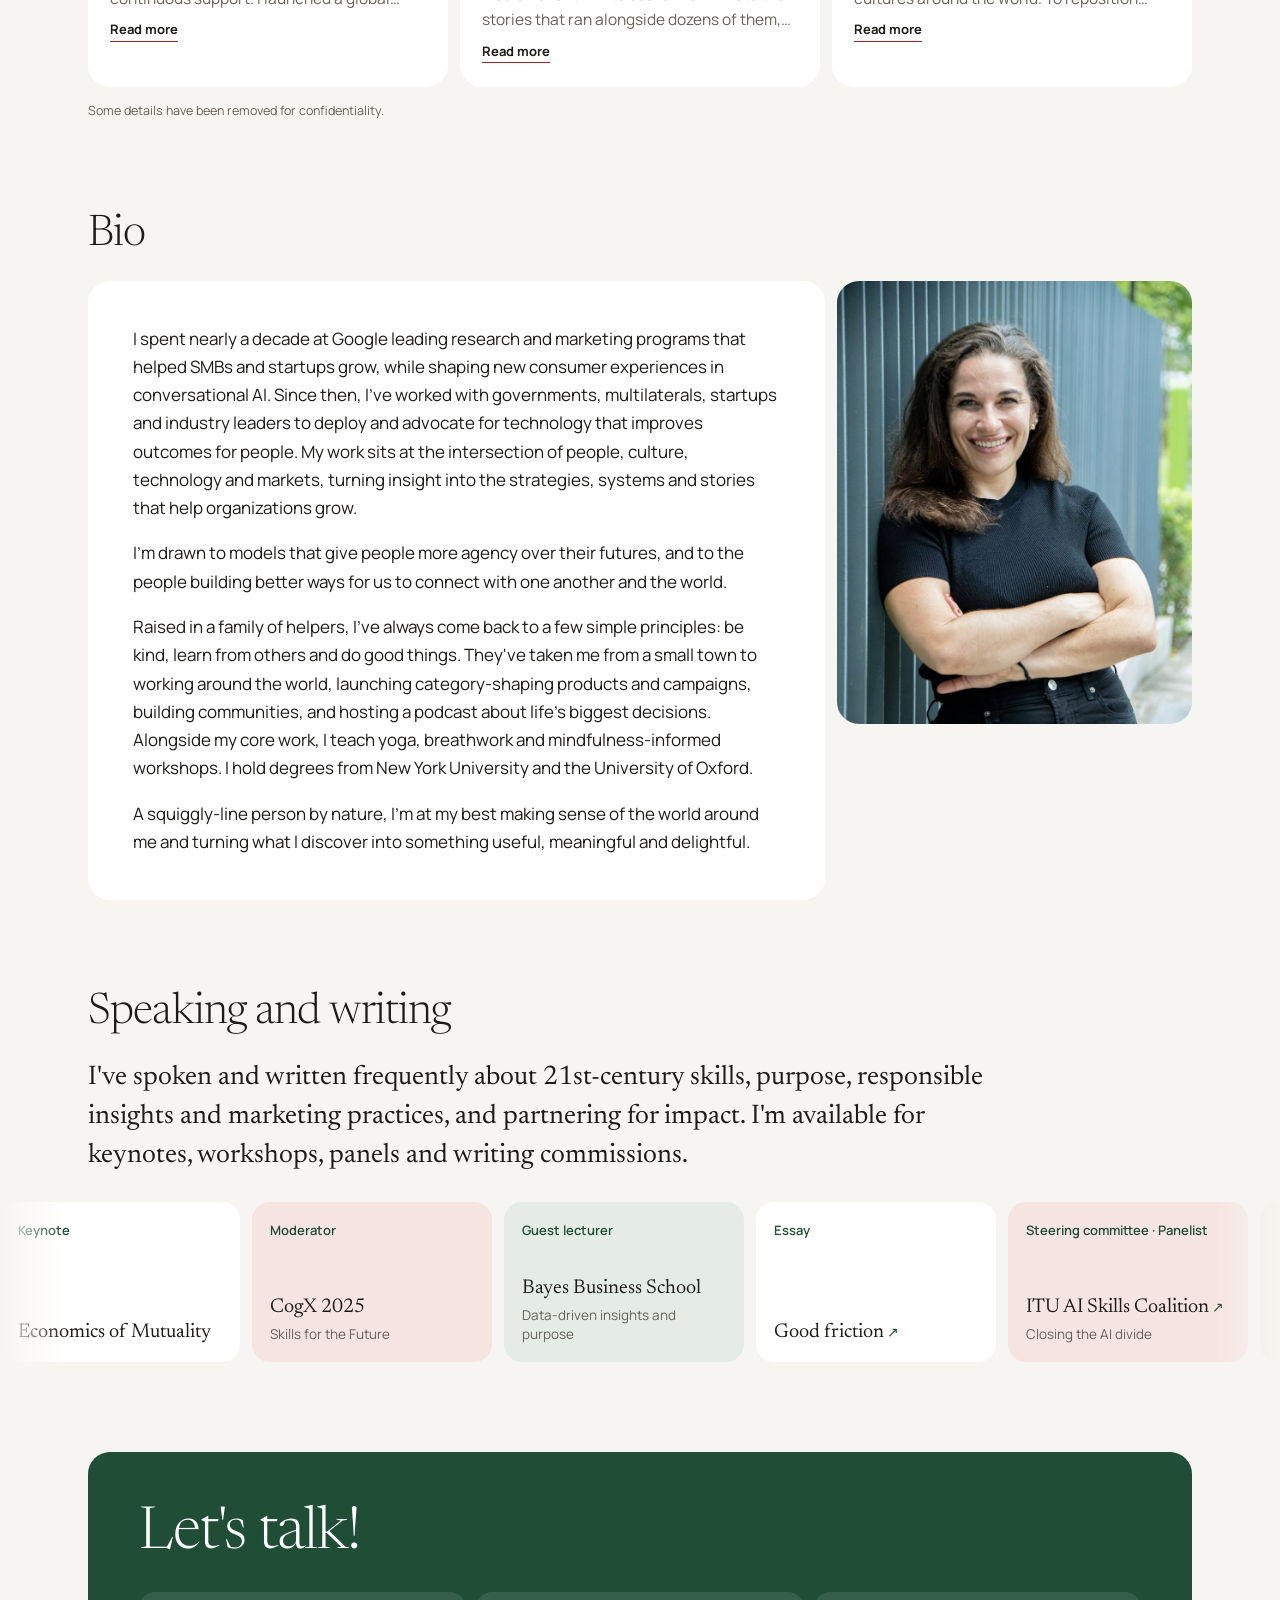
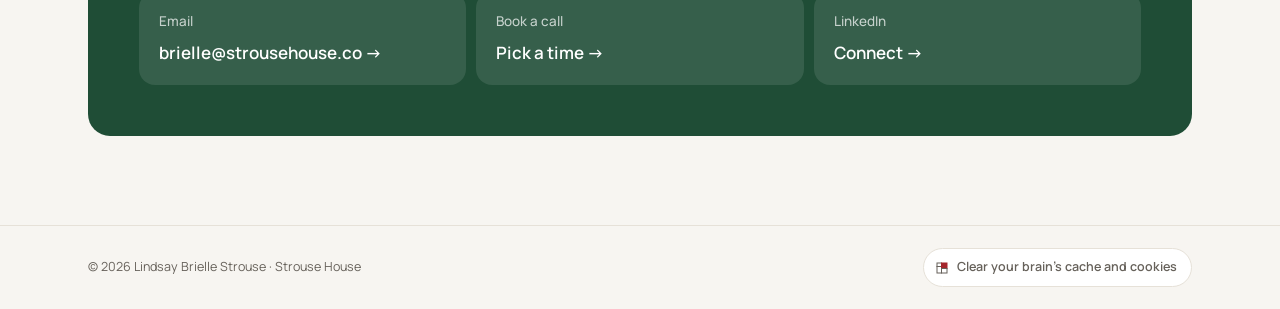
==== commit ad239494: "Split hero into headline and subhead Headline: Big ideas stall when people can't see themselves in t" ====
--- a/index.html
+++ b/index.html
@@ -4,17 +4,17 @@
 <title>Lindsay Brielle Strouse</title>
 <meta charset="utf-8">
 <meta name="viewport" content="width=device-width, initial-scale=1, viewport-fit=cover">
-<meta name="description" content="Big ideas stall when people can’t see themselves in them. I help build the products, narratives and programs people act on. GTM, narrative design, and partnerships for founders and organizations bringing new ideas and technology to life.">
+<meta name="description" content="Big ideas stall when people can’t see themselves in them. I help founders and organizations build the strategies, narratives and programs people act on.">
 <link rel="canonical" href="https://strousehouse.co/">
 <meta property="og:type" content="website">
 <meta property="og:site_name" content="Lindsay Brielle Strouse">
 <meta property="og:url" content="https://strousehouse.co/">
 <meta property="og:title" content="Lindsay Brielle Strouse">
-<meta property="og:description" content="Big ideas stall when people can’t see themselves in them. I help build the products, narratives and programs people act on. GTM, narrative design, and partnerships for founders and organizations bringing new ideas and technology to life.">
+<meta property="og:description" content="Big ideas stall when people can’t see themselves in them. I help founders and organizations build the strategies, narratives and programs people act on.">
 <meta property="og:image" content="https://strousehouse.co/assets/img/og-card.jpg">
 <meta property="og:image:width" content="1200">
 <meta property="og:image:height" content="630">
-<meta property="og:image:alt" content="Lindsay Brielle Strouse: Big ideas stall when people can’t see themselves in them. I help build the products, narratives and programs people act on">
+<meta property="og:image:alt" content="Lindsay Brielle Strouse: Big ideas stall when people can’t see themselves in them">
 <meta name="twitter:card" content="summary_large_image">
 <meta name="twitter:image" content="https://strousehouse.co/assets/img/og-card.jpg">
 <link rel="icon" href="/favicon.ico" sizes="48x48">
@@ -95,8 +95,8 @@
   <section class="hero" id="top">
     <div class="wrap hero-grid">
       <div class="hero-copy">
-        <h1>Big ideas stall when people can’t see themselves in them. I help build the products, narratives and programs people act on.</h1>
-        <p class="tagline">GTM, narrative design, and partnerships for founders and organizations bringing new ideas and technology to life.</p>
+        <h1>Big ideas stall when people can’t see themselves in them.</h1>
+        <p class="tagline">I help founders and organizations build the strategies, narratives and programs people act on.</p>
         <div class="btn-row">
           <a class="btn" href="#contact">Get in touch</a>
           <a class="btn ghost" href="#work">See past work</a>
